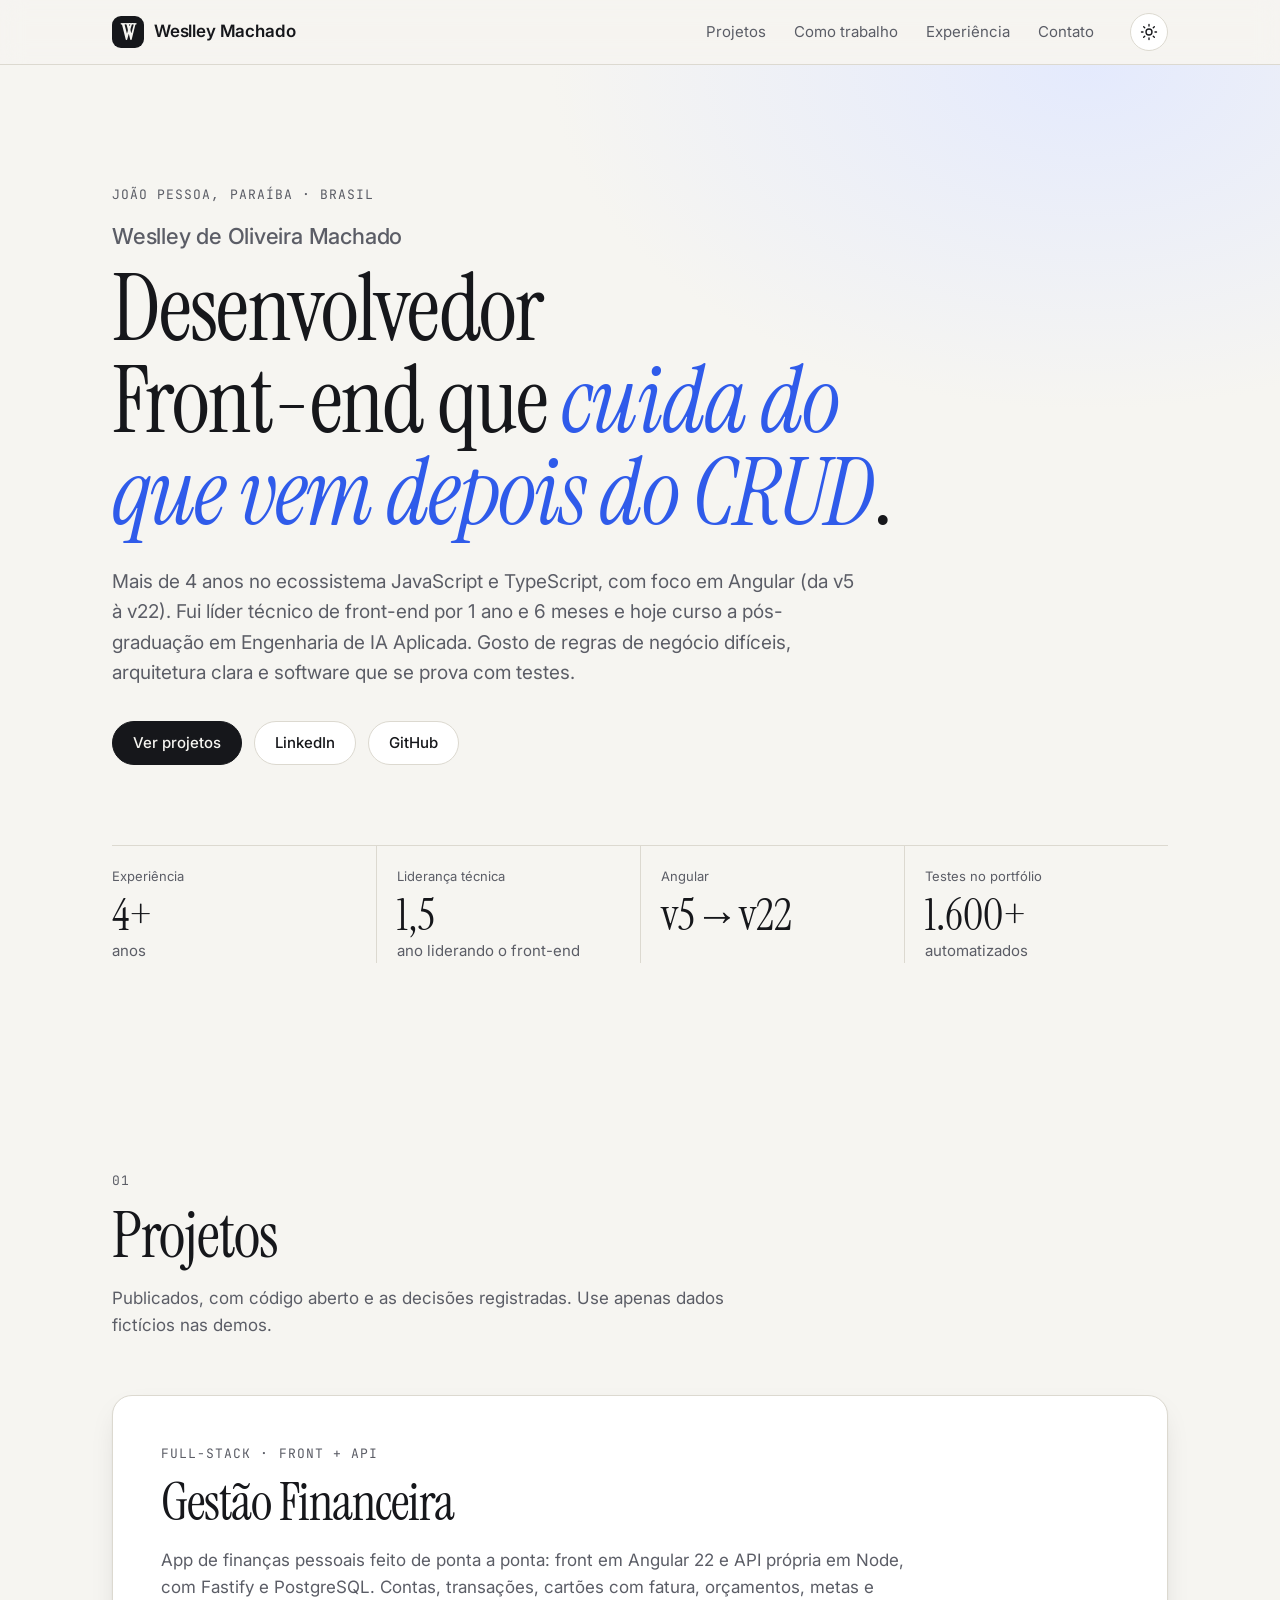
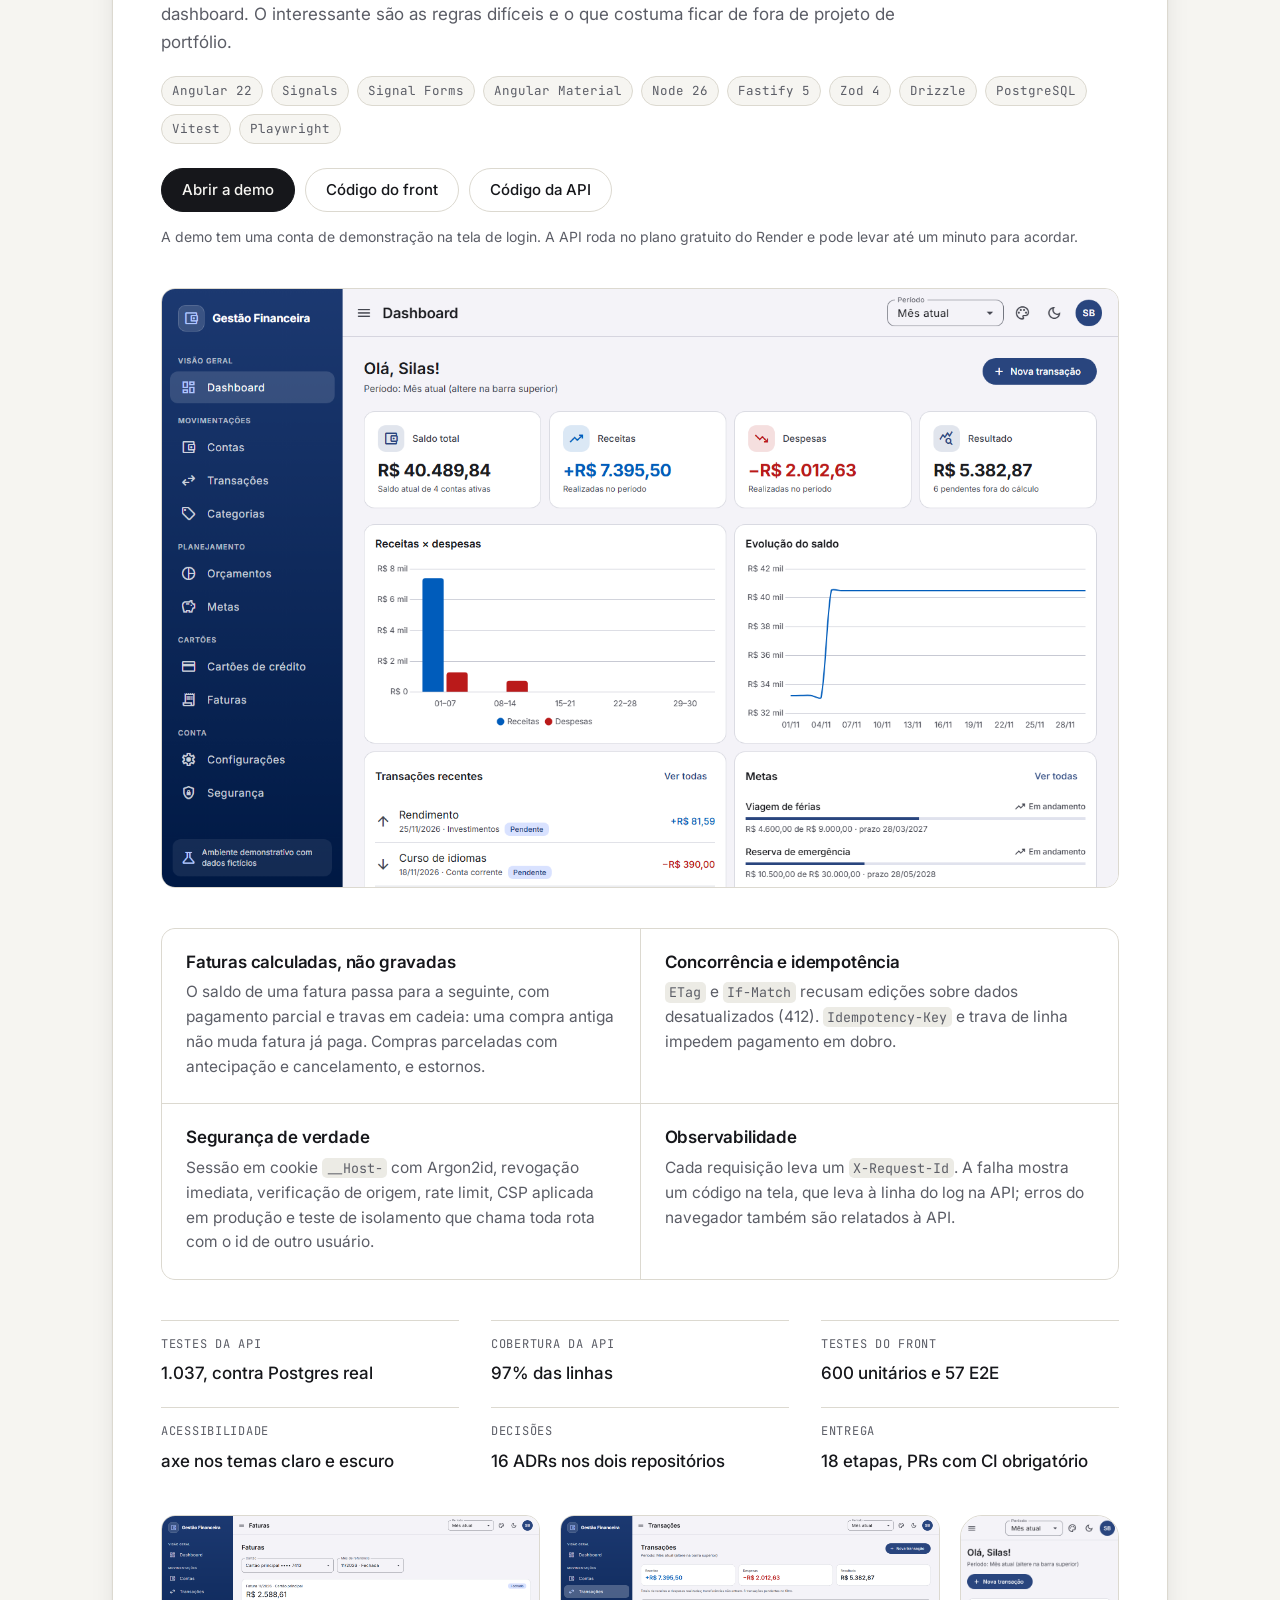
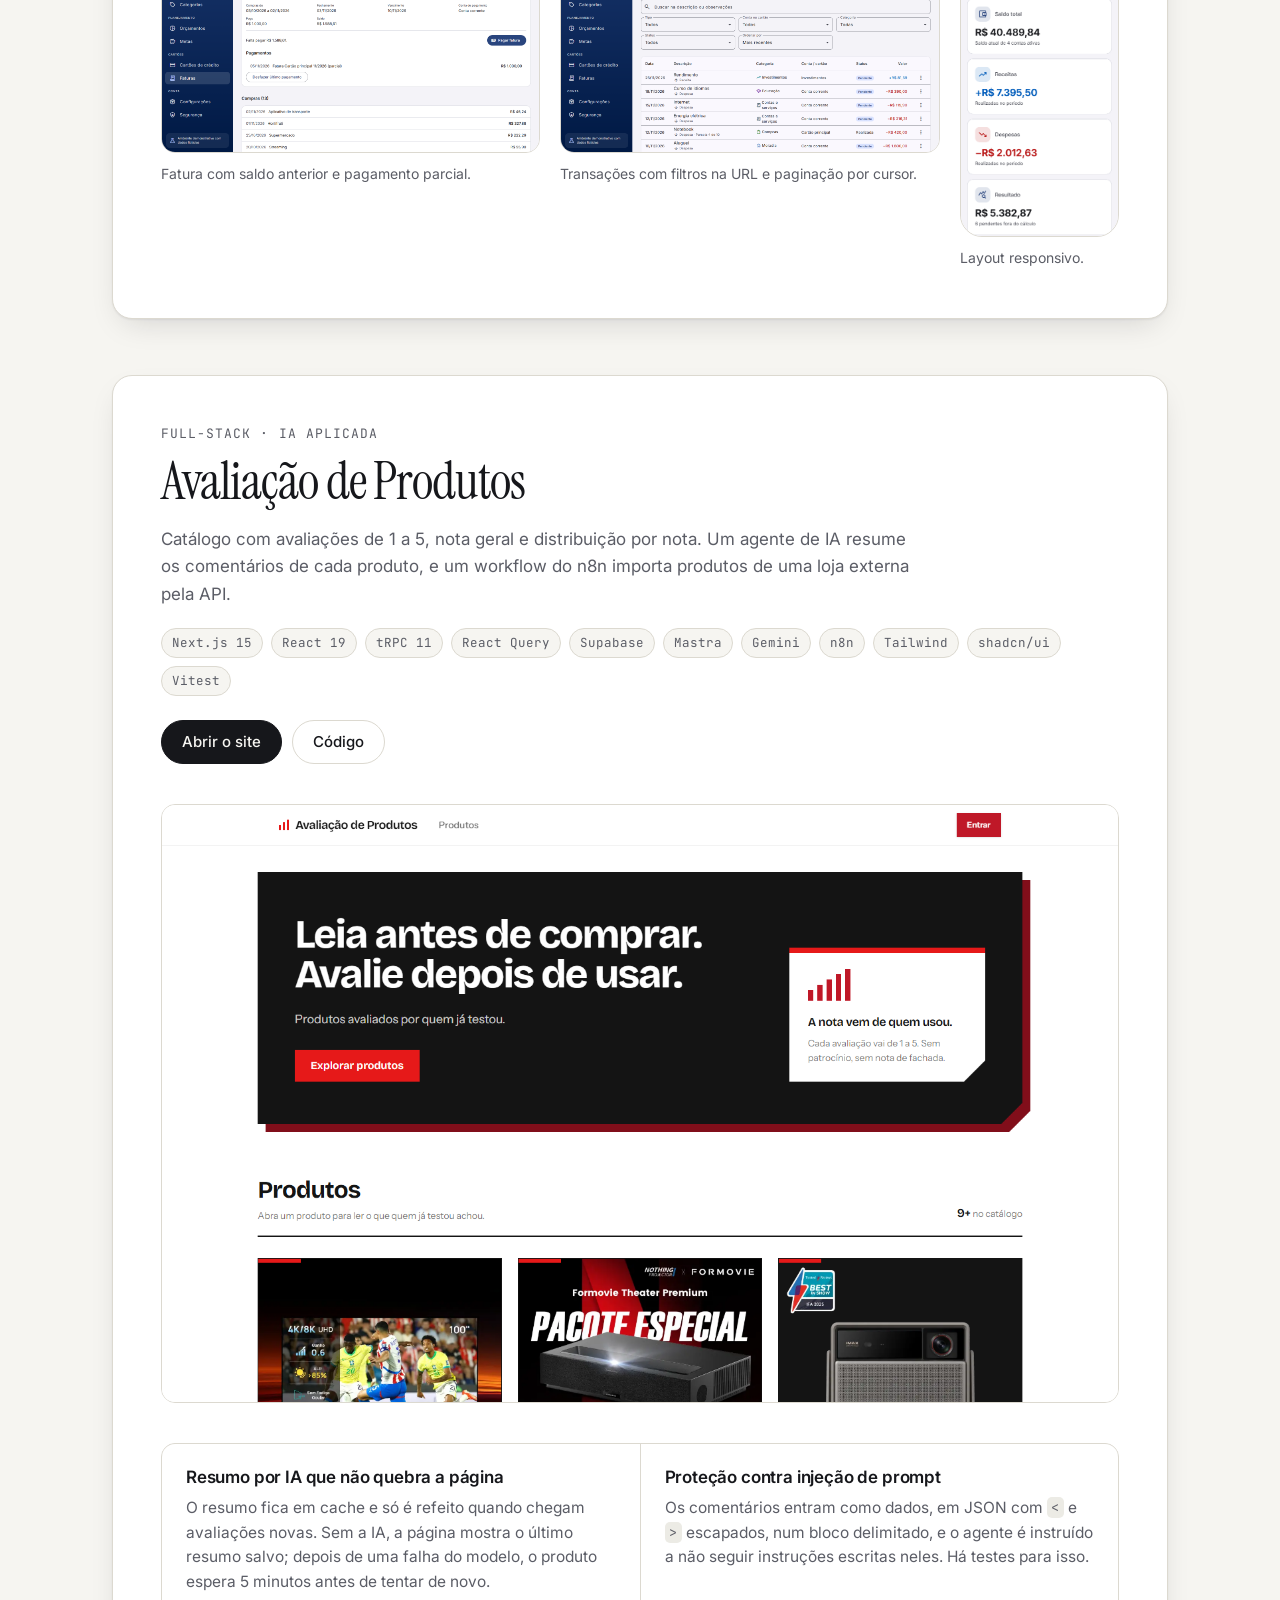
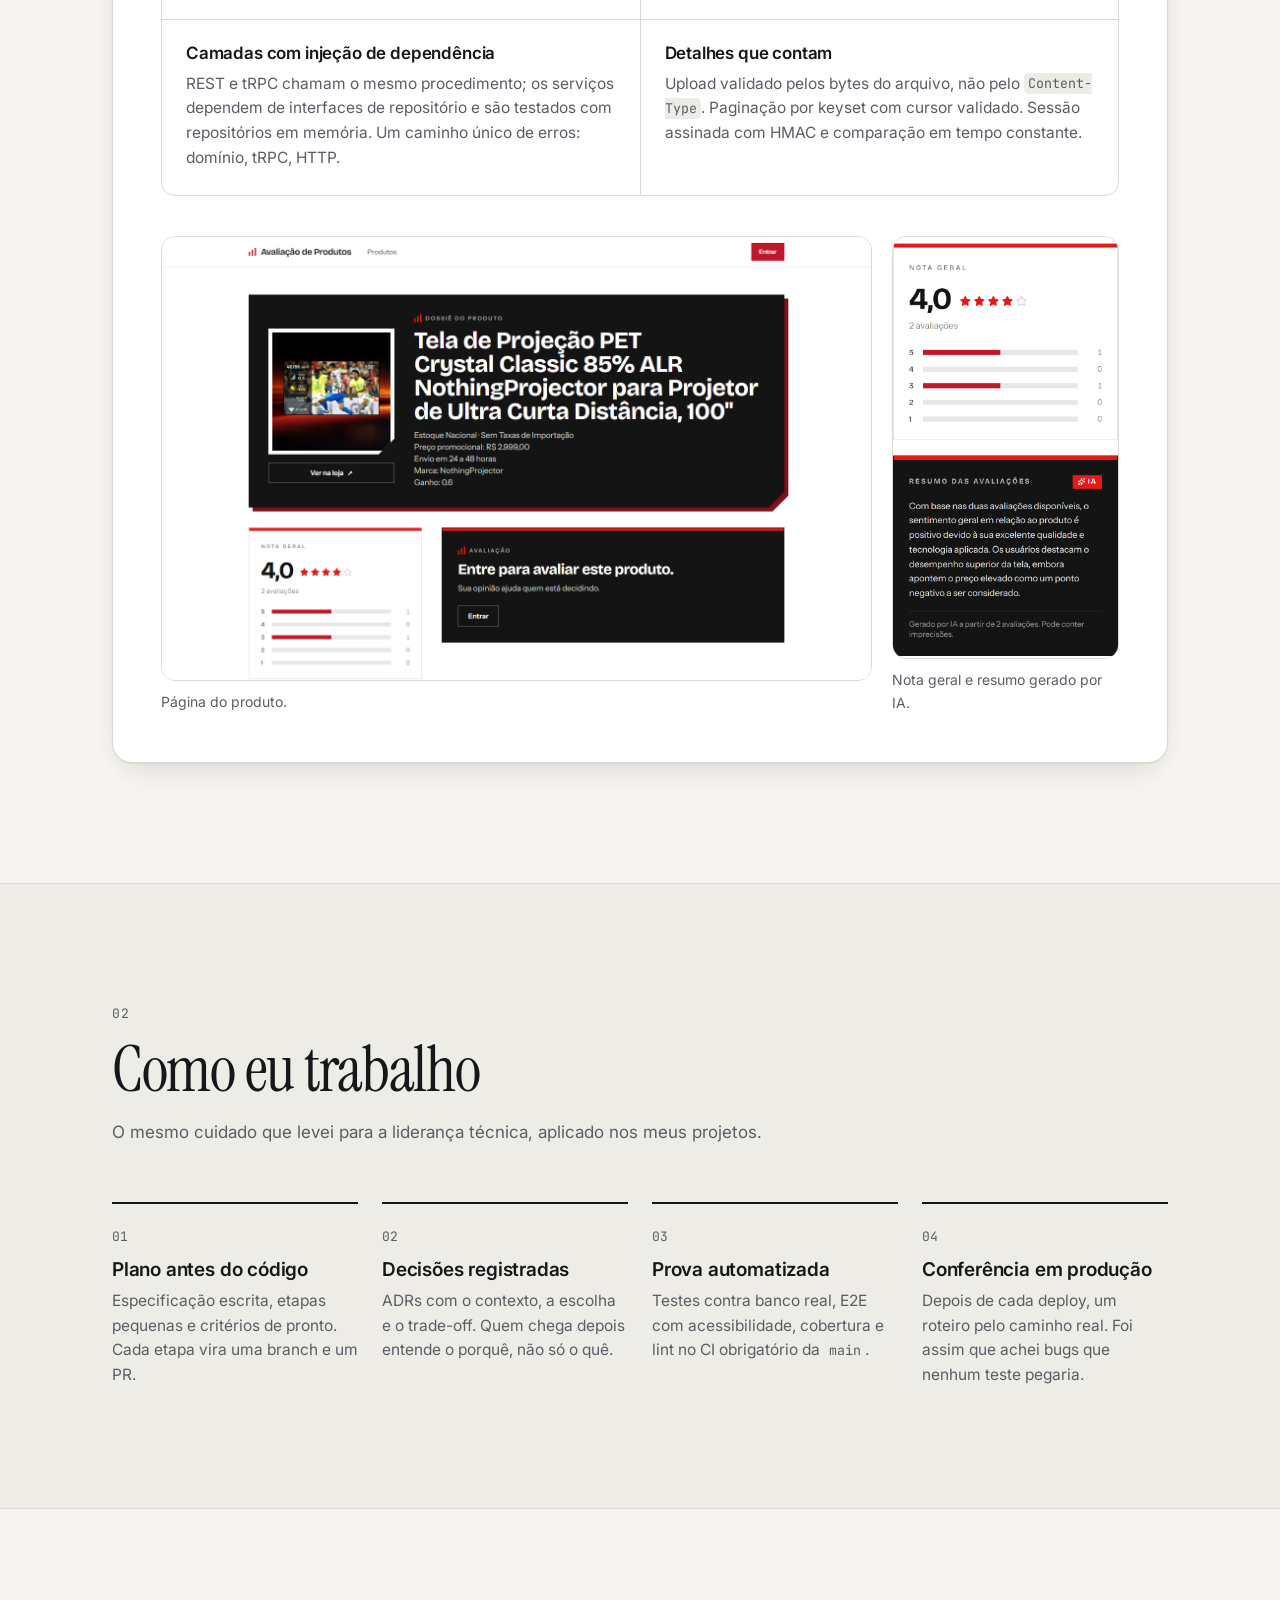
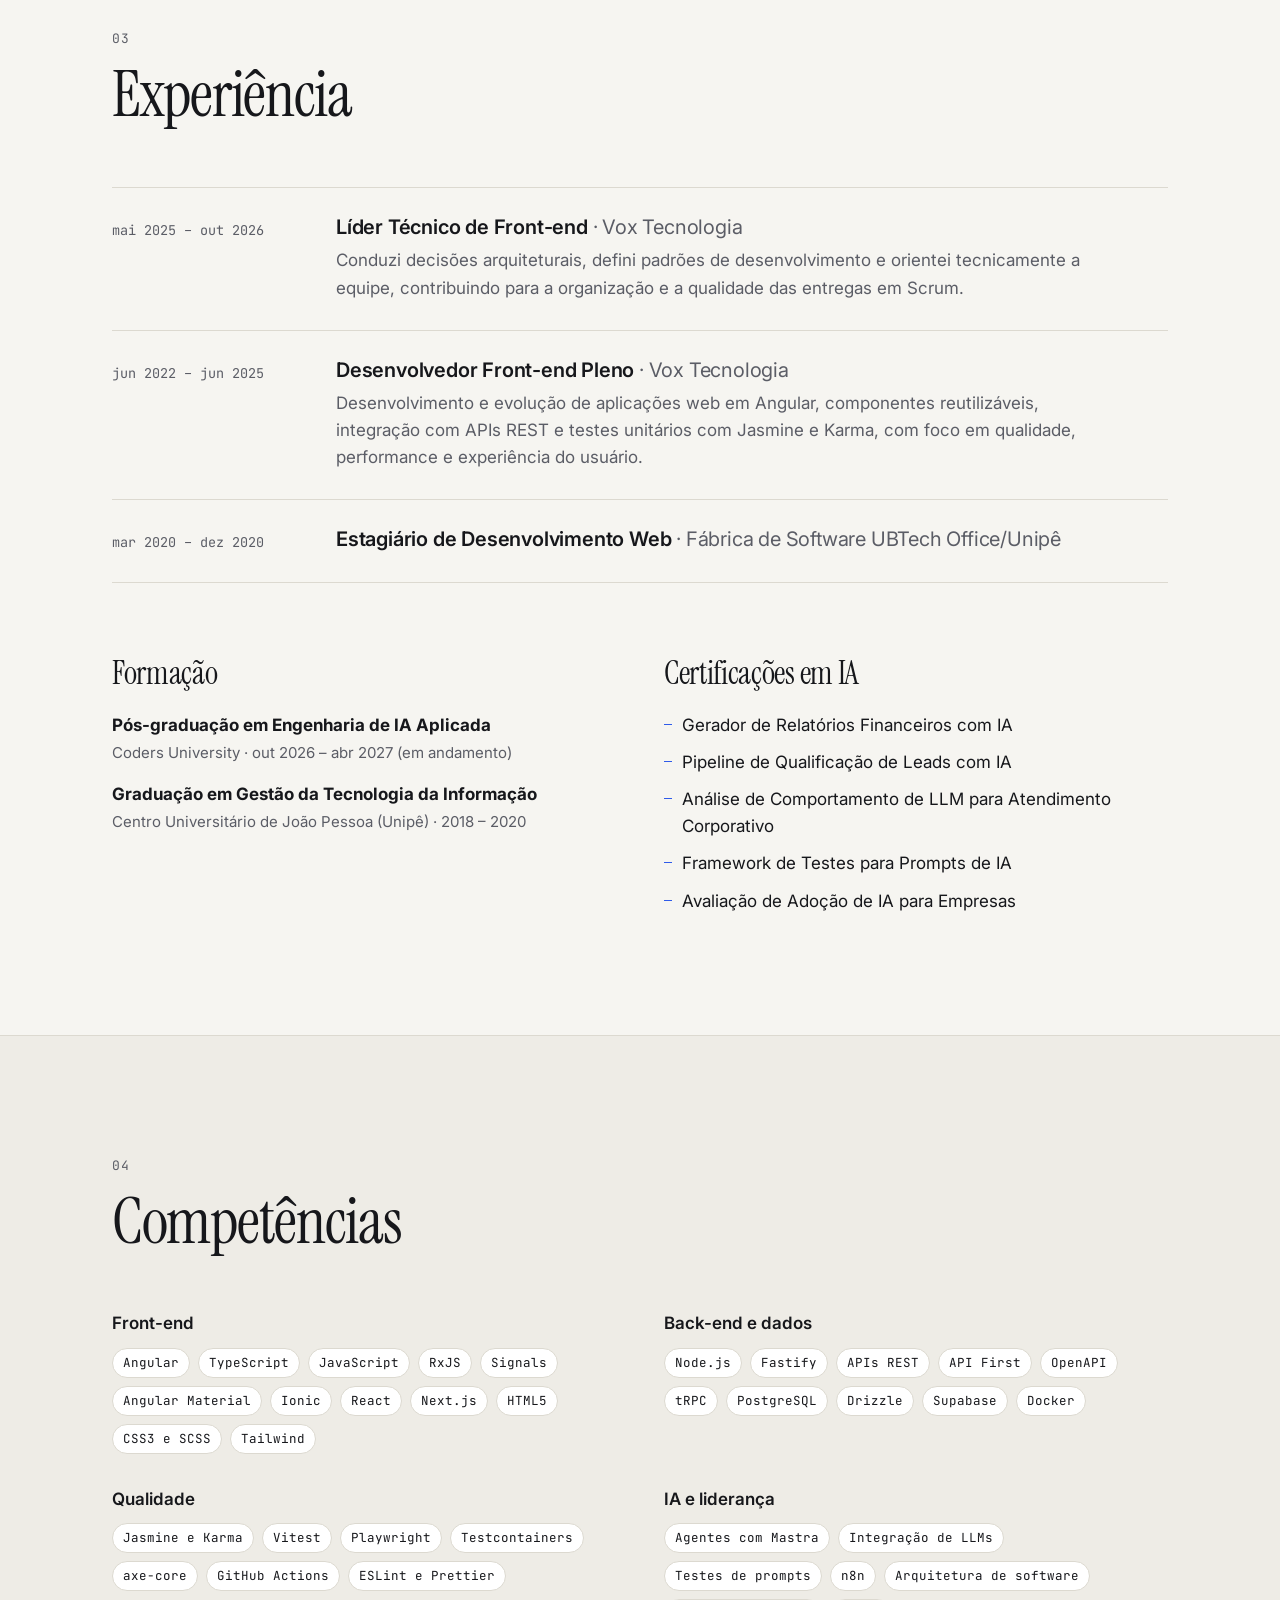
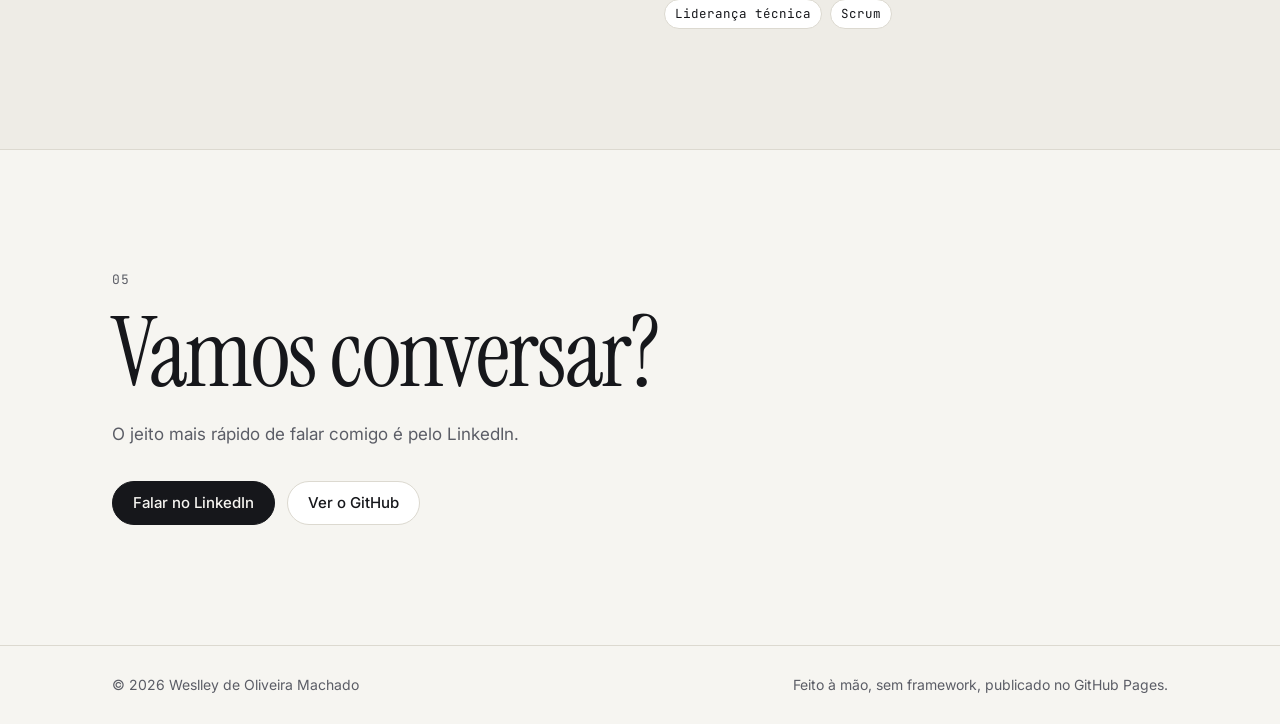
==== index.html @ 2d4e7df2 "feat: publica o portfólio Co-Authored-By: Claude Opus 5.5 <noreply@anthropic.com>" ====
<!doctype html>
<html lang="pt-BR">
  <head>
    <meta charset="utf-8" />
    <meta name="viewport" content="width=device-width, initial-scale=1" />
    <title>Weslley de Oliveira Machado · Desenvolvedor Front-end</title>
    <meta
      name="description"
      content="Desenvolvedor Front-end com mais de 4 anos de experiência em Angular, TypeScript e Node.js, ex-líder técnico de front-end e pós-graduando em Engenharia de IA Aplicada."
    />
    <meta name="author" content="Weslley de Oliveira Machado" />
    <meta name="color-scheme" content="light dark" />
    <meta name="theme-color" content="#f6f5f1" media="(prefers-color-scheme: light)" />
    <meta name="theme-color" content="#0e0f12" media="(prefers-color-scheme: dark)" />

    <meta property="og:type" content="website" />
    <meta property="og:locale" content="pt_BR" />
    <meta property="og:title" content="Weslley de Oliveira Machado · Desenvolvedor Front-end" />
    <meta
      property="og:description"
      content="Angular, TypeScript e Node.js. Projetos publicados, com testes, CI e decisões de arquitetura documentadas."
    />
    <meta property="og:url" content="https://weslley-de-oliveira.github.io/" />
    <meta property="og:image" content="https://weslley-de-oliveira.github.io/assets/img/gf-dashboard.png" />
    <meta name="twitter:card" content="summary_large_image" />

    <link rel="canonical" href="https://weslley-de-oliveira.github.io/" />
    <link rel="icon" href="assets/favicon.svg" type="image/svg+xml" />

    <link rel="preconnect" href="https://fonts.googleapis.com" />
    <link rel="preconnect" href="https://fonts.gstatic.com" crossorigin />
    <link
      rel="stylesheet"
      href="https://fonts.googleapis.com/css2?family=Instrument+Serif:ital@0;1&family=Inter:wght@400;500;600&family=JetBrains+Mono:wght@400;500&display=swap"
    />
    <link rel="stylesheet" href="assets/styles.css" />

    <script>
      try {
        const saved = localStorage.getItem('theme');
        if (saved === 'light' || saved === 'dark') document.documentElement.dataset.theme = saved;
      } catch {}
    </script>
    <script src="assets/main.js" defer></script>
  </head>
  <body>
    <a class="skip-link" href="#conteudo">Pular para o conteúdo</a>

    <header class="site-header">
      <div class="container header-inner">
        <a class="brand" href="#topo" aria-label="Weslley de Oliveira Machado, início">
          <span class="brand-mark" aria-hidden="true">W</span>
          <span class="brand-name">Weslley Machado</span>
        </a>
        <nav aria-label="Seções">
          <ul class="nav-list">
            <li><a href="#projetos">Projetos</a></li>
            <li><a href="#como-trabalho">Como trabalho</a></li>
            <li><a href="#experiencia">Experiência</a></li>
            <li><a href="#contato">Contato</a></li>
          </ul>
        </nav>
        <button class="theme-toggle" type="button" aria-label="Alternar tema claro e escuro">
          <svg class="icon-sun" viewBox="0 0 24 24" aria-hidden="true">
            <circle cx="12" cy="12" r="4" />
            <path d="M12 2v2M12 20v2M4.9 4.9l1.4 1.4M17.7 17.7l1.4 1.4M2 12h2M20 12h2M4.9 19.1l1.4-1.4M17.7 6.3l1.4-1.4" />
          </svg>
          <svg class="icon-moon" viewBox="0 0 24 24" aria-hidden="true">
            <path d="M20 14.5A8 8 0 0 1 9.5 4a8 8 0 1 0 10.5 10.5Z" />
          </svg>
        </button>
      </div>
    </header>

    <main id="conteudo">
      <section class="hero" id="topo">
        <div class="container">
          <p class="eyebrow">João Pessoa, Paraíba · Brasil</p>
          <h1 class="hero-title">
            Weslley de Oliveira Machado
            <span class="hero-role">Desenvolvedor <span class="nowrap">Front-end</span> que <em>cuida do que vem depois do CRUD</em>.</span>
          </h1>
          <p class="hero-lead">
            Mais de 4 anos no ecossistema JavaScript e TypeScript, com foco em Angular (da v5 à v22). Fui líder
            técnico de front-end por 1 ano e 6 meses e hoje curso a pós-graduação em Engenharia de IA Aplicada.
            Gosto de regras de negócio difíceis, arquitetura clara e software que se prova com testes.
          </p>
          <div class="hero-actions">
            <a class="button button-primary" href="#projetos">Ver projetos</a>
            <a class="button" href="https://www.linkedin.com/in/weslley-de-oliveira-machado-09676b175" rel="noopener">LinkedIn</a>
            <a class="button" href="https://github.com/weslley-de-oliveira" rel="noopener">GitHub</a>
          </div>

          <dl class="stats">
            <div class="stat">
              <dt>Experiência</dt>
              <dd><span class="stat-value">4+</span> anos</dd>
            </div>
            <div class="stat">
              <dt>Liderança técnica</dt>
              <dd><span class="stat-value">1,5</span> ano liderando o front-end</dd>
            </div>
            <div class="stat">
              <dt>Angular</dt>
              <dd><span class="stat-value">v5→v22</span></dd>
            </div>
            <div class="stat">
              <dt>Testes no portfólio</dt>
              <dd><span class="stat-value">1.600+</span> automatizados</dd>
            </div>
          </dl>
        </div>
      </section>

      <section class="section" id="projetos" aria-labelledby="projetos-titulo">
        <div class="container">
          <header class="section-header">
            <p class="section-index">01</p>
            <h2 id="projetos-titulo">Projetos</h2>
            <p class="section-lead">
              Publicados, com código aberto e as decisões registradas. Use apenas dados fictícios nas demos.
            </p>
          </header>

          <article class="project" aria-labelledby="gf-titulo">
            <div class="project-head">
              <p class="project-kind">Full-stack · Front + API</p>
              <h3 id="gf-titulo">Gestão Financeira</h3>
              <p class="project-summary">
                App de finanças pessoais feito de ponta a ponta: front em Angular 22 e API própria em Node, com Fastify e
                PostgreSQL. Contas, transações, cartões com fatura, orçamentos, metas e dashboard. O interessante são as
                regras difíceis e o que costuma ficar de fora de projeto de portfólio.
              </p>
              <ul class="tags" aria-label="Tecnologias">
                <li>Angular 22</li>
                <li>Signals</li>
                <li>Signal Forms</li>
                <li>Angular Material</li>
                <li>Node 26</li>
                <li>Fastify 5</li>
                <li>Zod 4</li>
                <li>Drizzle</li>
                <li>PostgreSQL</li>
                <li>Vitest</li>
                <li>Playwright</li>
              </ul>
              <div class="project-links">
                <a class="button button-primary" href="https://gestao-financeira-tau-five.vercel.app" rel="noopener">Abrir a demo</a>
                <a class="button" href="https://github.com/weslley-de-oliveira/gestao-financeira" rel="noopener">Código do front</a>
                <a class="button" href="https://github.com/weslley-de-oliveira/gestao-financeira-api" rel="noopener">Código da API</a>
              </div>
              <p class="note">
                A demo tem uma conta de demonstração na tela de login. A API roda no plano gratuito do Render e pode levar
                até um minuto para acordar.
              </p>
            </div>

            <figure class="shot shot-main">
              <img
                class="only-light"
                src="assets/img/gf-dashboard.png"
                width="1440"
                height="900"
                alt="Dashboard da Gestão Financeira com saldo, receitas, despesas, gráfico mensal e transações recentes"
              />
              <img
                class="only-dark"
                src="assets/img/gf-dashboard-escuro.png"
                width="1440"
                height="900"
                alt="Dashboard da Gestão Financeira no tema escuro"
              />
            </figure>

            <div class="highlights">
              <div class="highlight">
                <h4>Faturas calculadas, não gravadas</h4>
                <p>
                  O saldo de uma fatura passa para a seguinte, com pagamento parcial e travas em cadeia: uma compra antiga não
                  muda fatura já paga. Compras parceladas com antecipação e cancelamento, e estornos.
                </p>
              </div>
              <div class="highlight">
                <h4>Concorrência e idempotência</h4>
                <p>
                  <code>ETag</code> e <code>If-Match</code> recusam edições sobre dados desatualizados (412).
                  <code>Idempotency-Key</code> e trava de linha impedem pagamento em dobro.
                </p>
              </div>
              <div class="highlight">
                <h4>Segurança de verdade</h4>
                <p>
                  Sessão em cookie <code>__Host-</code> com Argon2id, revogação imediata, verificação de origem, rate limit,
                  CSP aplicada em produção e teste de isolamento que chama toda rota com o id de outro usuário.
                </p>
              </div>
              <div class="highlight">
                <h4>Observabilidade</h4>
                <p>
                  Cada requisição leva um <code>X-Request-Id</code>. A falha mostra um código na tela, que leva à linha do log
                  na API; erros do navegador também são relatados à API.
                </p>
              </div>
            </div>

            <dl class="metrics">
              <div><dt>Testes da API</dt><dd>1.037, contra Postgres real</dd></div>
              <div><dt>Cobertura da API</dt><dd>97% das linhas</dd></div>
              <div><dt>Testes do front</dt><dd>600 unitários e 57 E2E</dd></div>
              <div><dt>Acessibilidade</dt><dd>axe nos temas claro e escuro</dd></div>
              <div><dt>Decisões</dt><dd>16 ADRs nos dois repositórios</dd></div>
              <div><dt>Entrega</dt><dd>18 etapas, PRs com CI obrigatório</dd></div>
            </dl>

            <div class="gallery">
              <figure class="shot">
                <img
                  src="assets/img/gf-fatura.png"
                  width="1440"
                  height="900"
                  loading="lazy"
                  alt="Fatura de cartão com saldo anterior e pagamento parcial"
                />
                <figcaption>Fatura com saldo anterior e pagamento parcial.</figcaption>
              </figure>
              <figure class="shot">
                <img
                  src="assets/img/gf-transacoes.png"
                  width="1440"
                  height="900"
                  loading="lazy"
                  alt="Lista de transações com filtros, busca e paginação"
                />
                <figcaption>Transações com filtros na URL e paginação por cursor.</figcaption>
              </figure>
              <figure class="shot shot-phone">
                <img
                  src="assets/img/gf-celular.png"
                  width="824"
                  height="1678"
                  loading="lazy"
                  alt="Dashboard no celular"
                />
                <figcaption>Layout responsivo.</figcaption>
              </figure>
            </div>
          </article>

          <article class="project" aria-labelledby="ap-titulo">
            <div class="project-head">
              <p class="project-kind">Full-stack · IA aplicada</p>
              <h3 id="ap-titulo">Avaliação de Produtos</h3>
              <p class="project-summary">
                Catálogo com avaliações de 1 a 5, nota geral e distribuição por nota. Um agente de IA resume os comentários
                de cada produto, e um workflow do n8n importa produtos de uma loja externa pela API.
              </p>
              <ul class="tags" aria-label="Tecnologias">
                <li>Next.js 15</li>
                <li>React 19</li>
                <li>tRPC 11</li>
                <li>React Query</li>
                <li>Supabase</li>
                <li>Mastra</li>
                <li>Gemini</li>
                <li>n8n</li>
                <li>Tailwind</li>
                <li>shadcn/ui</li>
                <li>Vitest</li>
              </ul>
              <div class="project-links">
                <a class="button button-primary" href="https://avaliacao-produtos-iota.vercel.app" rel="noopener">Abrir o site</a>
                <a class="button" href="https://github.com/weslley-de-oliveira/avaliacao-produtos" rel="noopener">Código</a>
              </div>
            </div>

            <figure class="shot shot-main">
              <img
                src="assets/img/ap-catalogo.png"
                width="1440"
                height="900"
                loading="lazy"
                alt="Página inicial da Avaliação de Produtos com destaque e catálogo"
              />
            </figure>

            <div class="highlights">
              <div class="highlight">
                <h4>Resumo por IA que não quebra a página</h4>
                <p>
                  O resumo fica em cache e só é refeito quando chegam avaliações novas. Sem a IA, a página mostra o último
                  resumo salvo; depois de uma falha do modelo, o produto espera 5 minutos antes de tentar de novo.
                </p>
              </div>
              <div class="highlight">
                <h4>Proteção contra injeção de prompt</h4>
                <p>
                  Os comentários entram como dados, em JSON com <code>&lt;</code> e <code>&gt;</code> escapados, num bloco
                  delimitado, e o agente é instruído a não seguir instruções escritas neles. Há testes para isso.
                </p>
              </div>
              <div class="highlight">
                <h4>Camadas com injeção de dependência</h4>
                <p>
                  REST e tRPC chamam o mesmo procedimento; os serviços dependem de interfaces de repositório e são testados
                  com repositórios em memória. Um caminho único de erros: domínio, tRPC, HTTP.
                </p>
              </div>
              <div class="highlight">
                <h4>Detalhes que contam</h4>
                <p>
                  Upload validado pelos bytes do arquivo, não pelo <code>Content-Type</code>. Paginação por keyset com cursor
                  validado. Sessão assinada com HMAC e comparação em tempo constante.
                </p>
              </div>
            </div>

            <div class="gallery gallery-pair">
              <figure class="shot">
                <img
                  src="assets/img/ap-produto.png"
                  width="1440"
                  height="900"
                  loading="lazy"
                  alt="Página de um produto com imagem, descrição, nota geral e chamada para avaliar"
                />
                <figcaption>Página do produto.</figcaption>
              </figure>
              <figure class="shot">
                <img
                  src="assets/img/ap-resumo-ia.png"
                  width="704"
                  height="1317"
                  loading="lazy"
                  alt="Nota geral 4,0 com a distribuição das notas e o resumo das avaliações gerado por IA"
                />
                <figcaption>Nota geral e resumo gerado por IA.</figcaption>
              </figure>
            </div>
          </article>
        </div>
      </section>

      <section class="section section-alt" id="como-trabalho" aria-labelledby="como-trabalho-titulo">
        <div class="container">
          <header class="section-header">
            <p class="section-index">02</p>
            <h2 id="como-trabalho-titulo">Como eu trabalho</h2>
            <p class="section-lead">O mesmo cuidado que levei para a liderança técnica, aplicado nos meus projetos.</p>
          </header>
          <ol class="principles">
            <li>
              <h3>Plano antes do código</h3>
              <p>Especificação escrita, etapas pequenas e critérios de pronto. Cada etapa vira uma branch e um PR.</p>
            </li>
            <li>
              <h3>Decisões registradas</h3>
              <p>ADRs com o contexto, a escolha e o trade-off. Quem chega depois entende o porquê, não só o quê.</p>
            </li>
            <li>
              <h3>Prova automatizada</h3>
              <p>Testes contra banco real, E2E com acessibilidade, cobertura e lint no CI obrigatório da <code>main</code>.</p>
            </li>
            <li>
              <h3>Conferência em produção</h3>
              <p>Depois de cada deploy, um roteiro pelo caminho real. Foi assim que achei bugs que nenhum teste pegaria.</p>
            </li>
          </ol>
        </div>
      </section>

      <section class="section" id="experiencia" aria-labelledby="experiencia-titulo">
        <div class="container">
          <header class="section-header">
            <p class="section-index">03</p>
            <h2 id="experiencia-titulo">Experiência</h2>
          </header>

          <ol class="timeline">
            <li class="timeline-item">
              <div class="timeline-when">mai 2025 – out 2026</div>
              <div class="timeline-body">
                <h3>Líder Técnico de Front-end <span class="at">· Vox Tecnologia</span></h3>
                <p>
                  Conduzi decisões arquiteturais, defini padrões de desenvolvimento e orientei tecnicamente a equipe,
                  contribuindo para a organização e a qualidade das entregas em Scrum.
                </p>
              </div>
            </li>
            <li class="timeline-item">
              <div class="timeline-when">jun 2022 – jun 2025</div>
              <div class="timeline-body">
                <h3>Desenvolvedor Front-end Pleno <span class="at">· Vox Tecnologia</span></h3>
                <p>
                  Desenvolvimento e evolução de aplicações web em Angular, componentes reutilizáveis, integração com APIs
                  REST e testes unitários com Jasmine e Karma, com foco em qualidade, performance e experiência do usuário.
                </p>
              </div>
            </li>
            <li class="timeline-item">
              <div class="timeline-when">mar 2020 – dez 2020</div>
              <div class="timeline-body">
                <h3>Estagiário de Desenvolvimento Web <span class="at">· Fábrica de Software UBTech Office/Unipê</span></h3>
              </div>
            </li>
          </ol>

          <div class="split">
            <div>
              <h3 class="subhead">Formação</h3>
              <ul class="plain-list">
                <li>
                  <strong>Pós-graduação em Engenharia de IA Aplicada</strong>
                  <span>Coders University · out 2026 – abr 2027 (em andamento)</span>
                </li>
                <li>
                  <strong>Graduação em Gestão da Tecnologia da Informação</strong>
                  <span>Centro Universitário de João Pessoa (Unipê) · 2018 – 2020</span>
                </li>
              </ul>
            </div>
            <div>
              <h3 class="subhead">Certificações em IA</h3>
              <ul class="plain-list compact">
                <li>Gerador de Relatórios Financeiros com IA</li>
                <li>Pipeline de Qualificação de Leads com IA</li>
                <li>Análise de Comportamento de LLM para Atendimento Corporativo</li>
                <li>Framework de Testes para Prompts de IA</li>
                <li>Avaliação de Adoção de IA para Empresas</li>
              </ul>
            </div>
          </div>
        </div>
      </section>

      <section class="section section-alt" id="competencias" aria-labelledby="competencias-titulo">
        <div class="container">
          <header class="section-header">
            <p class="section-index">04</p>
            <h2 id="competencias-titulo">Competências</h2>
          </header>
          <div class="skills">
            <div class="skill-group">
              <h3>Front-end</h3>
              <ul class="tags">
                <li>Angular</li>
                <li>TypeScript</li>
                <li>JavaScript</li>
                <li>RxJS</li>
                <li>Signals</li>
                <li>Angular Material</li>
                <li>Ionic</li>
                <li>React</li>
                <li>Next.js</li>
                <li>HTML5</li>
                <li>CSS3 e SCSS</li>
                <li>Tailwind</li>
              </ul>
            </div>
            <div class="skill-group">
              <h3>Back-end e dados</h3>
              <ul class="tags">
                <li>Node.js</li>
                <li>Fastify</li>
                <li>APIs REST</li>
                <li>API First</li>
                <li>OpenAPI</li>
                <li>tRPC</li>
                <li>PostgreSQL</li>
                <li>Drizzle</li>
                <li>Supabase</li>
                <li>Docker</li>
              </ul>
            </div>
            <div class="skill-group">
              <h3>Qualidade</h3>
              <ul class="tags">
                <li>Jasmine e Karma</li>
                <li>Vitest</li>
                <li>Playwright</li>
                <li>Testcontainers</li>
                <li>axe-core</li>
                <li>GitHub Actions</li>
                <li>ESLint e Prettier</li>
              </ul>
            </div>
            <div class="skill-group">
              <h3>IA e liderança</h3>
              <ul class="tags">
                <li>Agentes com Mastra</li>
                <li>Integração de LLMs</li>
                <li>Testes de prompts</li>
                <li>n8n</li>
                <li>Arquitetura de software</li>
                <li>Liderança técnica</li>
                <li>Scrum</li>
              </ul>
            </div>
          </div>
        </div>
      </section>

      <section class="section contact" id="contato" aria-labelledby="contato-titulo">
        <div class="container">
          <p class="section-index">05</p>
          <h2 id="contato-titulo" class="contact-title">Vamos conversar?</h2>
          <p class="section-lead">O jeito mais rápido de falar comigo é pelo LinkedIn.</p>
          <div class="hero-actions">
            <a class="button button-primary" href="https://www.linkedin.com/in/weslley-de-oliveira-machado-09676b175" rel="noopener">Falar no LinkedIn</a>
            <a class="button" href="https://github.com/weslley-de-oliveira" rel="noopener">Ver o GitHub</a>
          </div>
        </div>
      </section>
    </main>

    <footer class="site-footer">
      <div class="container footer-inner">
        <p>© <span data-year>2026</span> Weslley de Oliveira Machado</p>
        <p>Feito à mão, sem framework, publicado no GitHub Pages.</p>
      </div>
    </footer>
  </body>
</html>
---- assets/styles.css ----
:root {
  --bg: #f6f5f1;
  --bg-alt: #eeece6;
  --surface: #ffffff;
  --text: #16171b;
  --muted: #5b5d66;
  --line: #dcd9d0;
  --accent: #2f5bea;
  --accent-ink: #ffffff;
  --accent-soft: #e4eafd;
  --code-bg: #ecebe5;
  --shadow: 0 1px 2px rgb(20 20 30 / 6%), 0 12px 32px -12px rgb(20 20 30 / 18%);

  --font-sans: 'Inter', system-ui, -apple-system, 'Segoe UI', Roboto, sans-serif;
  --font-serif: 'Instrument Serif', Georgia, 'Times New Roman', serif;
  --font-mono: 'JetBrains Mono', ui-monospace, 'Cascadia Code', Consolas, monospace;

  --radius: 14px;
  --container: 1120px;
  --gutter: clamp(16px, 4vw, 32px);
}

@media (prefers-color-scheme: dark) {
  :root:not([data-theme='light']) {
    --bg: #0e0f12;
    --bg-alt: #14161a;
    --surface: #181a1f;
    --text: #ecebe6;
    --muted: #a3a5ad;
    --line: #2a2d34;
    --accent: #8ea8ff;
    --accent-ink: #0e0f12;
    --accent-soft: #1d2440;
    --code-bg: #22252c;
    --shadow: 0 1px 2px rgb(0 0 0 / 40%), 0 16px 40px -16px rgb(0 0 0 / 60%);
  }
}

:root[data-theme='dark'] {
  --bg: #0e0f12;
  --bg-alt: #14161a;
  --surface: #181a1f;
  --text: #ecebe6;
  --muted: #a3a5ad;
  --line: #2a2d34;
  --accent: #8ea8ff;
  --accent-ink: #0e0f12;
  --accent-soft: #1d2440;
  --code-bg: #22252c;
  --shadow: 0 1px 2px rgb(0 0 0 / 40%), 0 16px 40px -16px rgb(0 0 0 / 60%);
}

*,
*::before,
*::after {
  box-sizing: border-box;
}

html {
  scroll-behavior: smooth;
  scroll-padding-top: 80px;
  -webkit-text-size-adjust: 100%;
}

body {
  margin: 0;
  background: var(--bg);
  color: var(--text);
  font-family: var(--font-sans);
  font-size: 17px;
  line-height: 1.6;
  -webkit-font-smoothing: antialiased;
  overflow-x: hidden;
}

img {
  display: block;
  max-width: 100%;
  height: auto;
}

a {
  color: inherit;
}

code {
  font-family: var(--font-mono);
  font-size: 0.86em;
  background: var(--code-bg);
  padding: 0.1em 0.35em;
  border-radius: 5px;
}

h1,
h2,
h3,
h4 {
  margin: 0;
  line-height: 1.15;
}

p {
  margin: 0;
}

:focus-visible {
  outline: 2px solid var(--accent);
  outline-offset: 3px;
  border-radius: 6px;
}

.container {
  width: 100%;
  max-width: var(--container);
  margin: 0 auto;
  padding: 0 var(--gutter);
}

.skip-link {
  position: absolute;
  left: 16px;
  top: -60px;
  z-index: 100;
  background: var(--accent);
  color: var(--accent-ink);
  padding: 10px 16px;
  border-radius: 8px;
  text-decoration: none;
  font-weight: 600;
}

.skip-link:focus {
  top: 12px;
}

/* Cabeçalho */

.site-header {
  position: sticky;
  top: 0;
  z-index: 50;
  background: color-mix(in srgb, var(--bg) 82%, transparent);
  backdrop-filter: saturate(140%) blur(12px);
  -webkit-backdrop-filter: saturate(140%) blur(12px);
  border-bottom: 1px solid var(--line);
}

.header-inner {
  display: flex;
  align-items: center;
  gap: 24px;
  height: 64px;
}

.brand {
  display: inline-flex;
  align-items: center;
  gap: 10px;
  text-decoration: none;
  font-weight: 600;
  letter-spacing: -0.01em;
}

.brand-mark {
  display: grid;
  place-items: center;
  width: 32px;
  height: 32px;
  border-radius: 9px;
  background: var(--text);
  color: var(--bg);
  font-family: var(--font-serif);
  font-size: 22px;
  line-height: 1;
}

nav {
  margin-left: auto;
}

.nav-list {
  display: flex;
  gap: 4px;
  margin: 0;
  padding: 0;
  list-style: none;
}

.nav-list a {
  display: block;
  padding: 6px 12px;
  border-radius: 999px;
  color: var(--muted);
  text-decoration: none;
  font-size: 15px;
  transition: color 0.2s, background-color 0.2s;
}

.nav-list a:hover {
  color: var(--text);
  background: var(--bg-alt);
}

.theme-toggle {
  display: grid;
  place-items: center;
  width: 38px;
  height: 38px;
  border: 1px solid var(--line);
  border-radius: 999px;
  background: var(--surface);
  color: var(--text);
  cursor: pointer;
}

.theme-toggle svg {
  width: 18px;
  height: 18px;
  fill: none;
  stroke: currentColor;
  stroke-width: 1.8;
  stroke-linecap: round;
}

.icon-moon {
  display: none;
}

:root[data-theme='dark'] .icon-sun {
  display: none;
}

:root[data-theme='dark'] .icon-moon {
  display: block;
}

@media (prefers-color-scheme: dark) {
  :root:not([data-theme='light']) .icon-sun {
    display: none;
  }

  :root:not([data-theme='light']) .icon-moon {
    display: block;
  }
}

/* Hero */

.hero {
  padding: clamp(56px, 10vw, 120px) 0 clamp(48px, 7vw, 88px);
  background:
    radial-gradient(60% 50% at 85% 0%, var(--accent-soft), transparent 70%),
    var(--bg);
}

.eyebrow,
.section-index,
.project-kind {
  font-family: var(--font-mono);
  font-size: 13px;
  letter-spacing: 0.08em;
  text-transform: uppercase;
  color: var(--muted);
}

.hero-title {
  margin-top: 18px;
  font-family: var(--font-sans);
  font-size: clamp(18px, 2.2vw, 22px);
  font-weight: 500;
  letter-spacing: -0.01em;
  color: var(--muted);
}

.hero-role {
  display: block;
  margin-top: 14px;
  max-width: none;
  text-wrap: balance;
  font-family: var(--font-serif);
  font-weight: 400;
  font-size: clamp(44px, 8vw, 92px);
  line-height: 1;
  letter-spacing: -0.02em;
  color: var(--text);
}

.hero-role em {
  font-style: italic;
  color: var(--accent);
}

.hero-lead {
  margin-top: 28px;
  max-width: 62ch;
  font-size: clamp(17px, 1.6vw, 19px);
  color: var(--muted);
}

.hero-actions {
  display: flex;
  flex-wrap: wrap;
  gap: 12px;
  margin-top: 32px;
}

.button {
  display: inline-flex;
  align-items: center;
  justify-content: center;
  min-height: 44px;
  padding: 0 20px;
  border: 1px solid var(--line);
  border-radius: 999px;
  background: var(--surface);
  color: var(--text);
  font-size: 15px;
  font-weight: 500;
  text-decoration: none;
  transition: transform 0.15s, border-color 0.2s, background-color 0.2s;
}

.button:hover {
  border-color: var(--text);
  transform: translateY(-1px);
}

.button-primary {
  background: var(--text);
  border-color: var(--text);
  color: var(--bg);
}

.button-primary:hover {
  background: var(--accent);
  border-color: var(--accent);
  color: var(--accent-ink);
}

.stats {
  display: grid;
  grid-template-columns: repeat(4, 1fr);
  margin: clamp(48px, 7vw, 80px) 0 0;
  border-top: 1px solid var(--line);
}

.stat {
  padding: 20px 20px 0 0;
}

.stat + .stat {
  padding-left: 20px;
  border-left: 1px solid var(--line);
}

.stat dt {
  font-size: 13px;
  color: var(--muted);
}

.stat dd {
  margin: 6px 0 0;
  color: var(--muted);
  font-size: 15px;
}

.stat-value {
  display: block;
  font-family: var(--font-serif);
  font-size: clamp(34px, 4vw, 44px);
  line-height: 1.05;
  color: var(--text);
}

/* Seções */

.section {
  padding: clamp(64px, 10vw, 120px) 0;
}

.section-alt {
  background: var(--bg-alt);
  border-block: 1px solid var(--line);
}

.section-header {
  margin-bottom: clamp(36px, 5vw, 56px);
}

.section-header h2,
.contact-title {
  margin-top: 8px;
  font-family: var(--font-serif);
  font-weight: 400;
  font-size: clamp(40px, 6vw, 64px);
  letter-spacing: -0.02em;
}

.section-lead {
  margin-top: 12px;
  max-width: 60ch;
  color: var(--muted);
}

/* Projetos */

.project {
  display: grid;
  gap: clamp(28px, 4vw, 40px);
  padding: clamp(24px, 4vw, 48px);
  border: 1px solid var(--line);
  border-radius: calc(var(--radius) + 6px);
  background: var(--surface);
  box-shadow: var(--shadow);
}

.project + .project {
  margin-top: clamp(32px, 5vw, 56px);
}

.project-head h3 {
  margin-top: 8px;
  font-family: var(--font-serif);
  font-weight: 400;
  font-size: clamp(36px, 5vw, 52px);
  letter-spacing: -0.02em;
}

.project-summary {
  margin-top: 14px;
  max-width: 68ch;
  color: var(--muted);
}

.tags {
  display: flex;
  flex-wrap: wrap;
  gap: 8px;
  margin: 20px 0 0;
  padding: 0;
  list-style: none;
}

.tags li {
  padding: 4px 10px;
  border: 1px solid var(--line);
  border-radius: 999px;
  font-family: var(--font-mono);
  font-size: 12.5px;
  color: var(--muted);
  background: var(--bg);
}

.project-links {
  display: flex;
  flex-wrap: wrap;
  gap: 10px;
  margin-top: 24px;
}

.note {
  margin-top: 14px;
  font-size: 14px;
  color: var(--muted);
}

.shot {
  margin: 0;
}

.shot img {
  width: 100%;
  border: 1px solid var(--line);
  border-radius: var(--radius);
  background: var(--bg-alt);
}

.shot figcaption {
  margin-top: 10px;
  font-size: 14px;
  color: var(--muted);
}

.only-dark {
  display: none;
}

:root[data-theme='dark'] .only-light {
  display: none;
}

:root[data-theme='dark'] .only-dark {
  display: block;
}

@media (prefers-color-scheme: dark) {
  :root:not([data-theme='light']) .only-light {
    display: none;
  }

  :root:not([data-theme='light']) .only-dark {
    display: block;
  }
}

.highlights {
  display: grid;
  grid-template-columns: repeat(2, 1fr);
  gap: 1px;
  border: 1px solid var(--line);
  border-radius: var(--radius);
  background: var(--line);
  overflow: hidden;
}

.highlight {
  padding: 24px;
  background: var(--surface);
}

.highlight h4 {
  font-size: 17px;
  font-weight: 600;
  letter-spacing: -0.01em;
}

.highlight p {
  margin-top: 8px;
  font-size: 15.5px;
  color: var(--muted);
}

.metrics {
  display: grid;
  grid-template-columns: repeat(3, 1fr);
  gap: 20px 32px;
  margin: 0;
}

.metrics div {
  padding-top: 14px;
  border-top: 1px solid var(--line);
}

.metrics dt {
  font-family: var(--font-mono);
  font-size: 12px;
  letter-spacing: 0.06em;
  text-transform: uppercase;
  color: var(--muted);
}

.metrics dd {
  margin: 6px 0 0;
  font-weight: 500;
}

.gallery {
  display: grid;
  grid-template-columns: 1fr 1fr 0.42fr;
  gap: 20px;
  align-items: start;
}

.gallery-pair {
  grid-template-columns: 1fr 0.32fr;
}

.nowrap {
  white-space: nowrap;
}

.shot-phone img {
  border-radius: 22px;
}

/* Como trabalho */

.principles {
  display: grid;
  grid-template-columns: repeat(4, 1fr);
  gap: 24px;
  margin: 0;
  padding: 0;
  list-style: none;
  counter-reset: principle;
}

.principles li {
  counter-increment: principle;
  padding-top: 18px;
  border-top: 2px solid var(--text);
}

.principles li::before {
  content: counter(principle, decimal-leading-zero);
  font-family: var(--font-mono);
  font-size: 13px;
  color: var(--muted);
}

.principles h3 {
  margin-top: 10px;
  font-size: 19px;
  font-weight: 600;
  letter-spacing: -0.01em;
}

.principles p {
  margin-top: 8px;
  font-size: 15.5px;
  color: var(--muted);
}

/* Experiência */

.timeline {
  margin: 0;
  padding: 0;
  list-style: none;
}

.timeline-item {
  display: grid;
  grid-template-columns: 200px 1fr;
  gap: 24px;
  padding: 28px 0;
  border-top: 1px solid var(--line);
}

.timeline-item:last-child {
  border-bottom: 1px solid var(--line);
}

.timeline-when {
  font-family: var(--font-mono);
  font-size: 13.5px;
  color: var(--muted);
  padding-top: 4px;
}

.timeline-body h3 {
  font-size: 20px;
  font-weight: 600;
  letter-spacing: -0.01em;
}

.timeline-body .at {
  font-weight: 400;
  color: var(--muted);
}

.timeline-body p {
  margin-top: 8px;
  max-width: 68ch;
  color: var(--muted);
}

.split {
  display: grid;
  grid-template-columns: 1fr 1fr;
  gap: 48px;
  margin-top: clamp(48px, 6vw, 72px);
}

.subhead {
  font-family: var(--font-serif);
  font-weight: 400;
  font-size: 32px;
  letter-spacing: -0.01em;
}

.plain-list {
  display: grid;
  gap: 16px;
  margin: 20px 0 0;
  padding: 0;
  list-style: none;
}

.plain-list li {
  display: grid;
  gap: 2px;
}

.plain-list span {
  font-size: 15px;
  color: var(--muted);
}

.plain-list.compact {
  gap: 10px;
}

.plain-list.compact li {
  padding-left: 18px;
  position: relative;
}

.plain-list.compact li::before {
  content: '';
  position: absolute;
  left: 0;
  top: 0.7em;
  width: 8px;
  height: 1px;
  background: var(--accent);
}

/* Competências */

.skills {
  display: grid;
  grid-template-columns: repeat(2, 1fr);
  gap: 36px 48px;
}

.skill-group h3 {
  font-size: 17px;
  font-weight: 600;
}

.skill-group .tags {
  margin-top: 14px;
}

.skill-group .tags li {
  background: var(--surface);
  color: var(--text);
}

/* Contato e rodapé */

.contact {
  text-align: left;
}

.contact-title {
  font-size: clamp(48px, 8vw, 96px);
}

.site-footer {
  border-top: 1px solid var(--line);
  padding: 28px 0;
  font-size: 14px;
  color: var(--muted);
}

.footer-inner {
  display: flex;
  flex-wrap: wrap;
  justify-content: space-between;
  gap: 8px 24px;
}

/* Entrada suave */

@media (prefers-reduced-motion: no-preference) {
  .reveal {
    opacity: 0;
    transform: translateY(16px);
    transition: opacity 0.7s ease, transform 0.7s ease;
  }

  .reveal.is-visible {
    opacity: 1;
    transform: none;
  }
}

@media (prefers-reduced-motion: reduce) {
  html {
    scroll-behavior: auto;
  }

  .button {
    transition: none;
  }
}

/* Telas menores */

@media (max-width: 900px) {
  .principles {
    grid-template-columns: repeat(2, 1fr);
  }

  .gallery {
    grid-template-columns: 1fr 1fr;
  }

  .shot-phone {
    display: none;
  }

  .gallery-pair {
    grid-template-columns: 1fr 0.45fr;
  }
}

@media (max-width: 720px) {
  .nav-list {
    display: none;
  }

  .theme-toggle {
    margin-left: auto;
  }

  .stats {
    grid-template-columns: repeat(2, 1fr);
  }

  .stat:nth-child(3) {
    padding-left: 0;
    border-left: 0;
  }

  .highlights,
  .metrics,
  .gallery,
  .principles,
  .split,
  .skills {
    grid-template-columns: 1fr;
  }

  .metrics {
    grid-template-columns: 1fr 1fr;
  }

  .gallery-pair .shot:last-child {
    max-width: 320px;
  }

  .timeline-item {
    grid-template-columns: 1fr;
    gap: 6px;
  }

  .project {
    padding: 20px;
  }

  .project-links .button,
  .hero-actions .button {
    flex: 1 1 auto;
  }
}
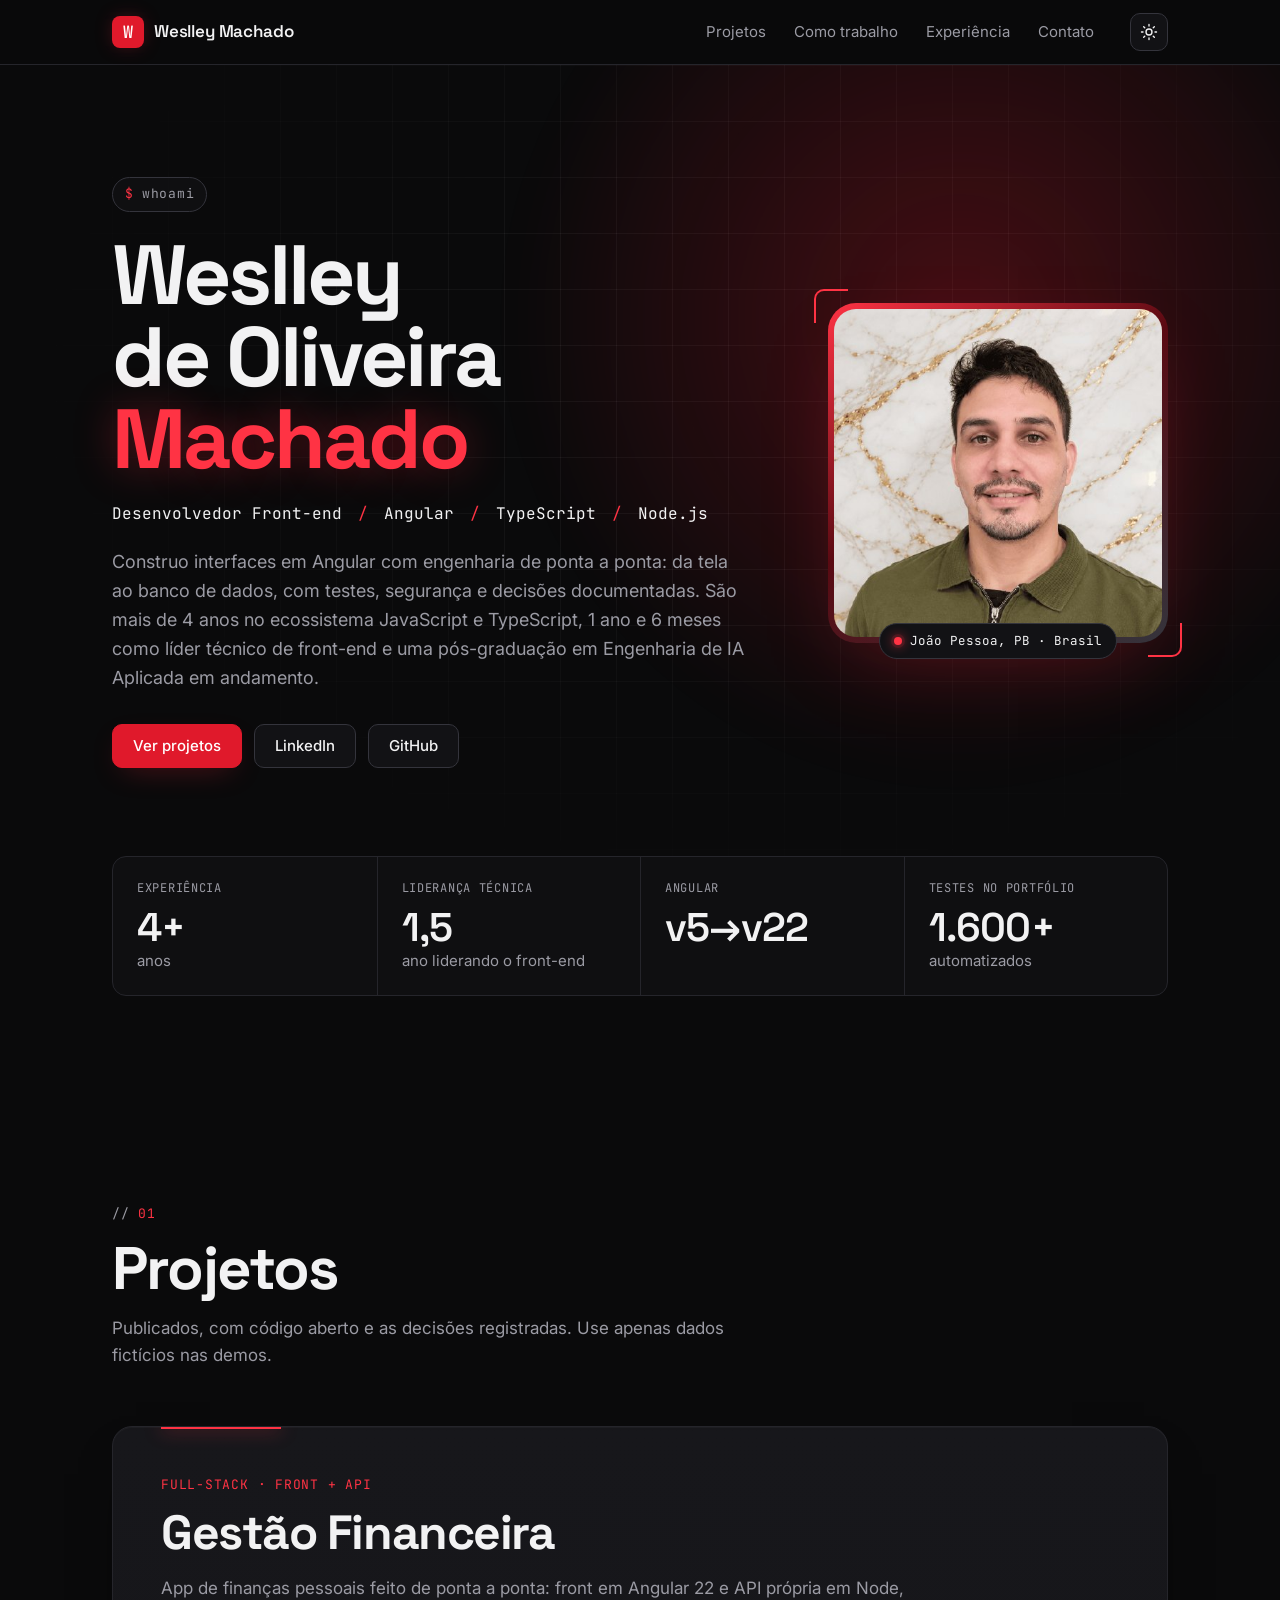
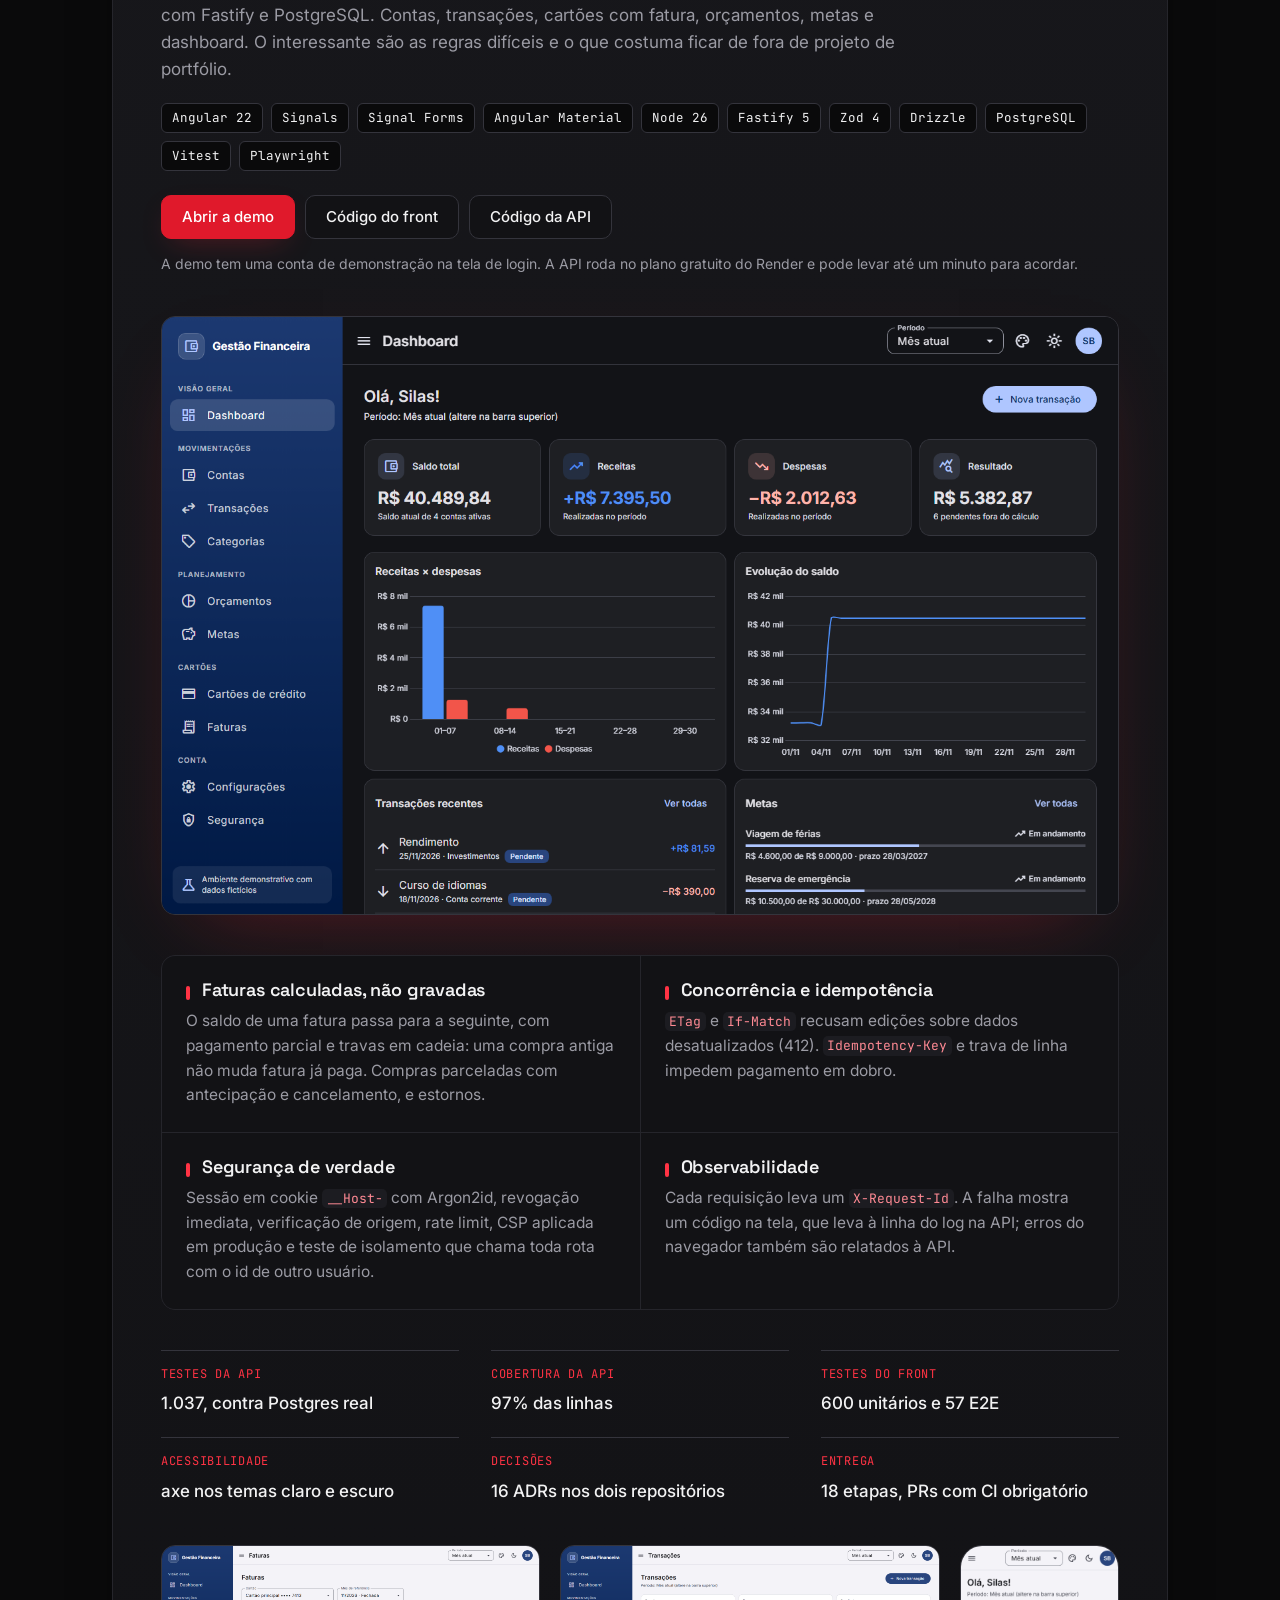
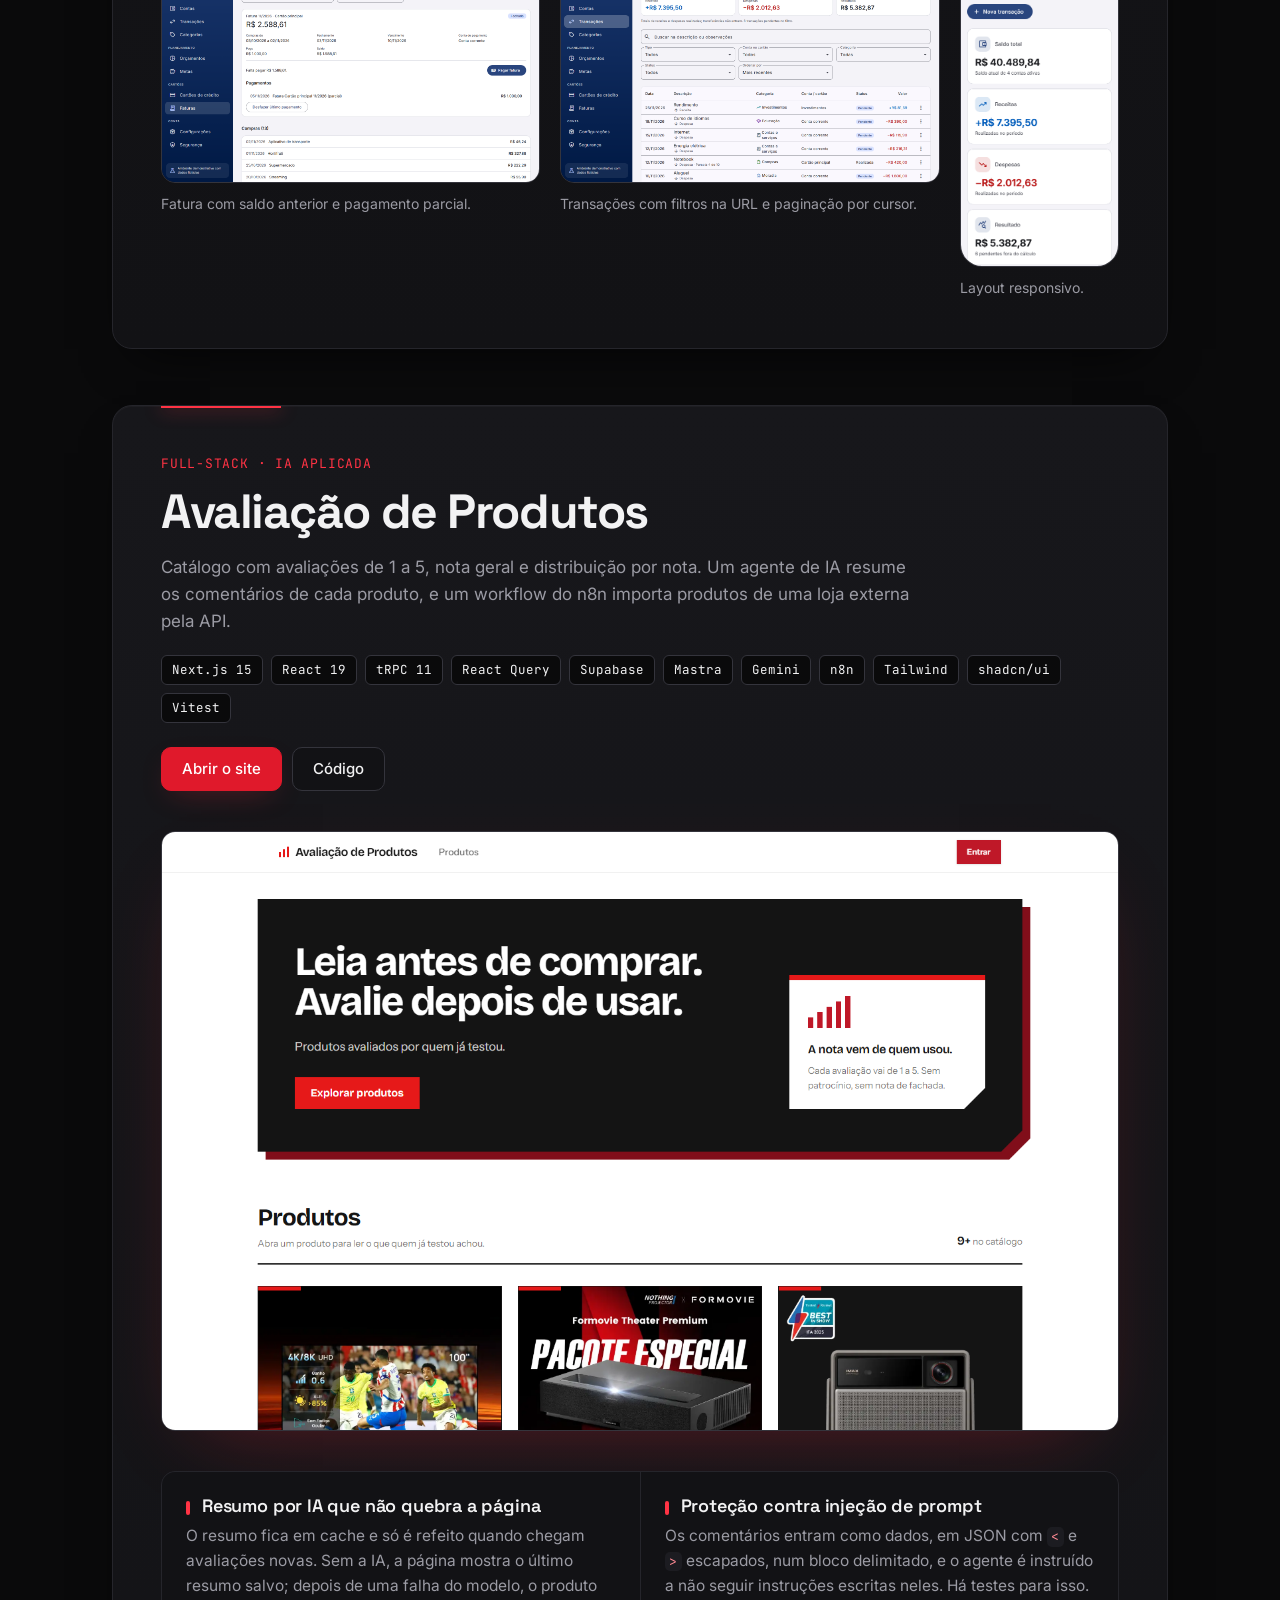
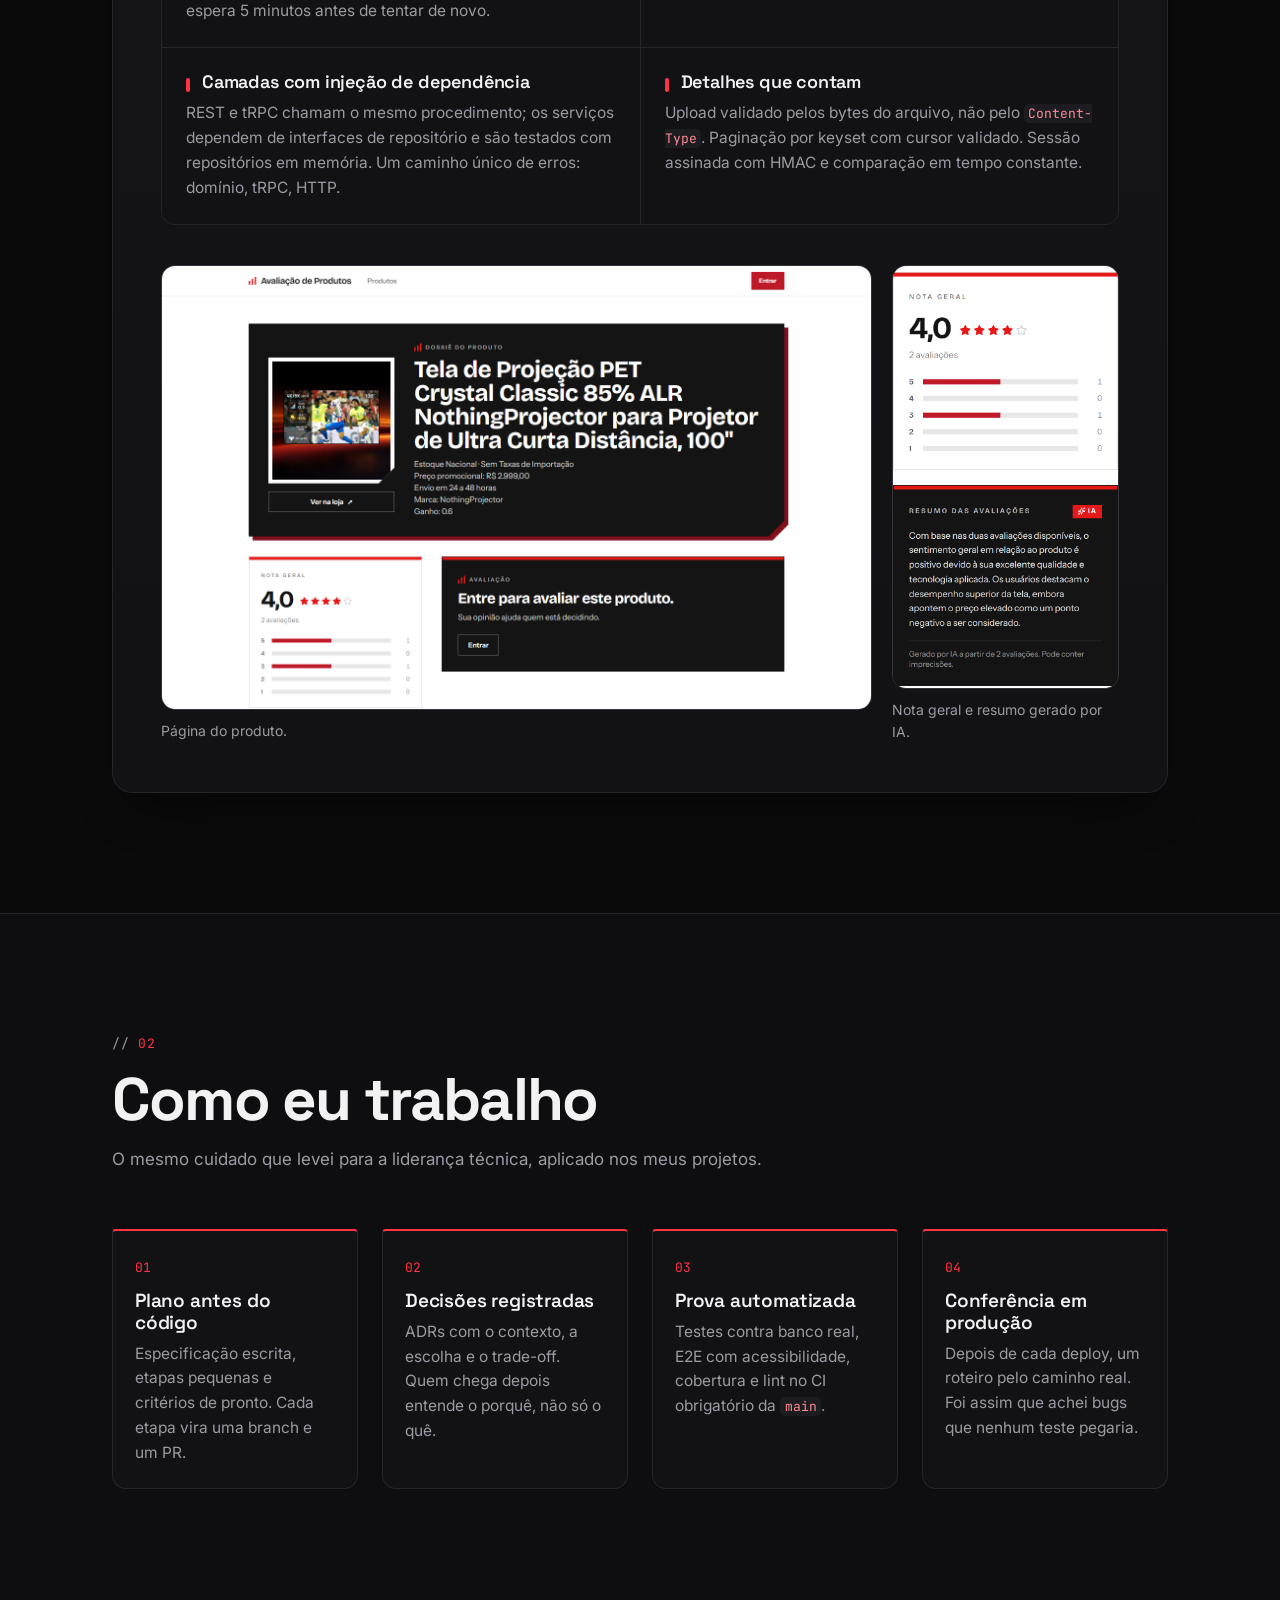
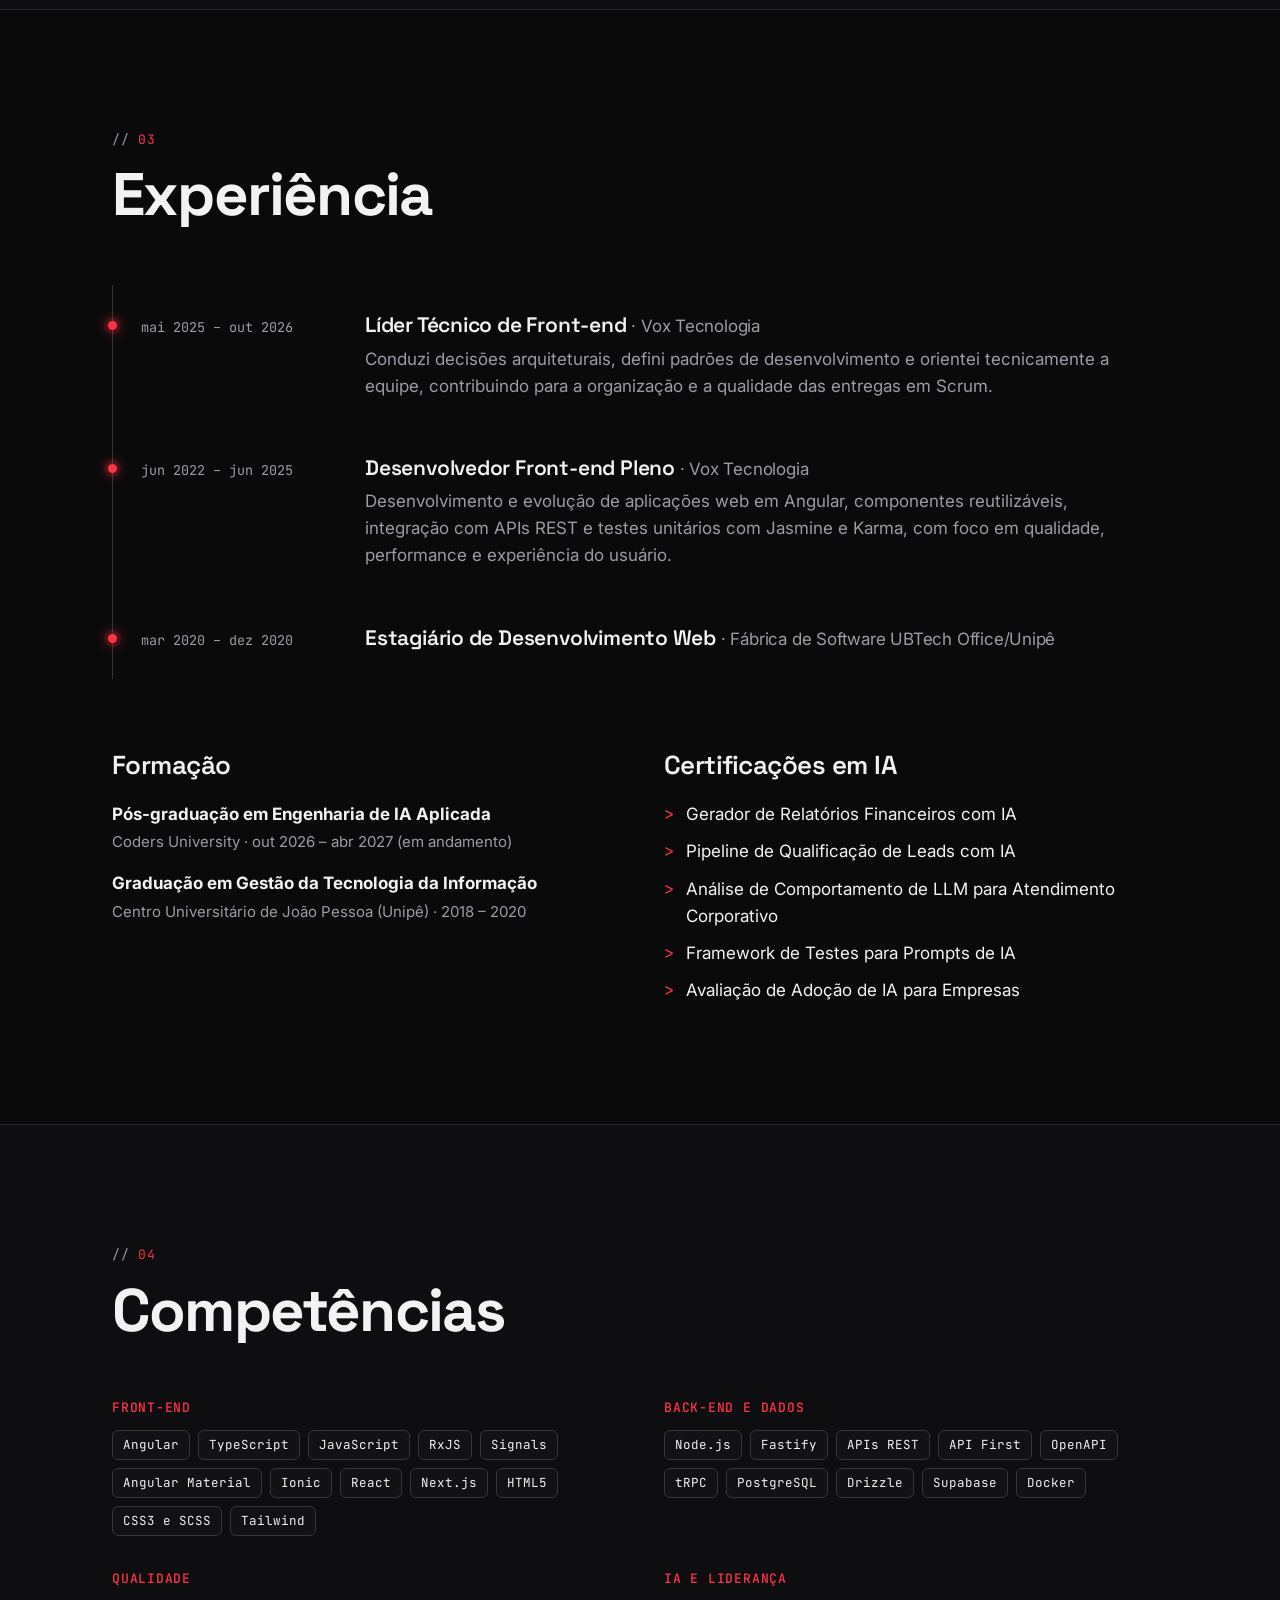
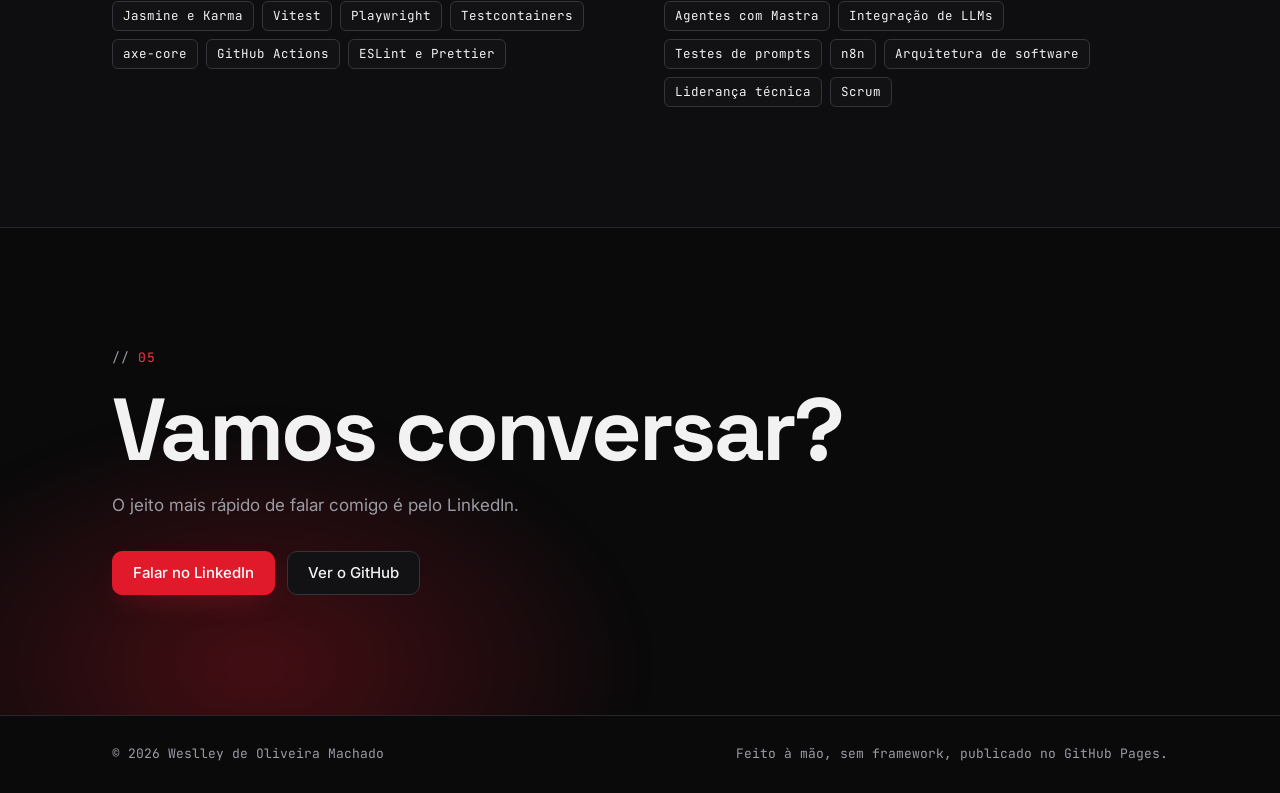
==== commit f8f566e2: "feat: tema preto e vermelho, foto e novo título Co-Authored-By: Claude Opus 5.5 <noreply@anthropic.c" ====
--- a/index.html
+++ b/index.html
@@ -9,9 +9,8 @@
       content="Desenvolvedor Front-end com mais de 4 anos de experiência em Angular, TypeScript e Node.js, ex-líder técnico de front-end e pós-graduando em Engenharia de IA Aplicada."
     />
     <meta name="author" content="Weslley de Oliveira Machado" />
-    <meta name="color-scheme" content="light dark" />
-    <meta name="theme-color" content="#f6f5f1" media="(prefers-color-scheme: light)" />
-    <meta name="theme-color" content="#0e0f12" media="(prefers-color-scheme: dark)" />
+    <meta name="color-scheme" content="dark light" />
+    <meta name="theme-color" content="#0a0a0b" />
 
     <meta property="og:type" content="website" />
     <meta property="og:locale" content="pt_BR" />
@@ -21,7 +20,7 @@
       content="Angular, TypeScript e Node.js. Projetos publicados, com testes, CI e decisões de arquitetura documentadas."
     />
     <meta property="og:url" content="https://weslley-de-oliveira.github.io/" />
-    <meta property="og:image" content="https://weslley-de-oliveira.github.io/assets/img/gf-dashboard.png" />
+    <meta property="og:image" content="https://weslley-de-oliveira.github.io/assets/img/gf-dashboard-escuro.png" />
     <meta name="twitter:card" content="summary_large_image" />
 
     <link rel="canonical" href="https://weslley-de-oliveira.github.io/" />
@@ -31,14 +30,13 @@
     <link rel="preconnect" href="https://fonts.gstatic.com" crossorigin />
     <link
       rel="stylesheet"
-      href="https://fonts.googleapis.com/css2?family=Instrument+Serif:ital@0;1&family=Inter:wght@400;500;600&family=JetBrains+Mono:wght@400;500&display=swap"
+      href="https://fonts.googleapis.com/css2?family=Space+Grotesk:wght@500;600;700&family=Inter:wght@400;500;600&family=JetBrains+Mono:wght@400;500&display=swap"
     />
     <link rel="stylesheet" href="assets/styles.css" />
 
     <script>
       try {
-        const saved = localStorage.getItem('theme');
-        if (saved === 'light' || saved === 'dark') document.documentElement.dataset.theme = saved;
+        if (localStorage.getItem('theme') === 'light') document.documentElement.dataset.theme = 'light';
       } catch {}
     </script>
     <script src="assets/main.js" defer></script>
@@ -60,7 +58,7 @@
             <li><a href="#contato">Contato</a></li>
           </ul>
         </nav>
-        <button class="theme-toggle" type="button" aria-label="Alternar tema claro e escuro">
+        <button class="theme-toggle" type="button" aria-label="Usar o tema claro">
           <svg class="icon-sun" viewBox="0 0 24 24" aria-hidden="true">
             <circle cx="12" cy="12" r="4" />
             <path d="M12 2v2M12 20v2M4.9 4.9l1.4 1.4M17.7 17.7l1.4 1.4M2 12h2M20 12h2M4.9 19.1l1.4-1.4M17.7 6.3l1.4-1.4" />
@@ -74,23 +72,37 @@
 
     <main id="conteudo">
       <section class="hero" id="topo">
+        <div class="container hero-grid">
+          <div class="hero-text">
+            <p class="eyebrow"><span class="prompt" aria-hidden="true">$</span> whoami</p>
+            <h1 class="hero-title">Weslley de Oliveira <span class="accent">Machado</span></h1>
+            <p class="hero-role">
+              Desenvolvedor <span class="nowrap">Front-end</span>
+              <span class="sep" aria-hidden="true">/</span> Angular
+              <span class="sep" aria-hidden="true">/</span> TypeScript
+              <span class="sep" aria-hidden="true">/</span> Node.js
+            </p>
+            <p class="hero-lead">
+              Construo interfaces em Angular com engenharia de ponta a ponta: da tela ao banco de dados, com testes,
+              segurança e decisões documentadas. São mais de 4 anos no ecossistema JavaScript e TypeScript, 1 ano e 6
+              meses como líder técnico de front-end e uma pós-graduação em Engenharia de IA Aplicada em andamento.
+            </p>
+            <div class="hero-actions">
+              <a class="button button-primary" href="#projetos">Ver projetos</a>
+              <a class="button" href="https://www.linkedin.com/in/weslley-de-oliveira-machado-09676b175" rel="noopener">LinkedIn</a>
+              <a class="button" href="https://github.com/weslley-de-oliveira" rel="noopener">GitHub</a>
+            </div>
+          </div>
+
+          <figure class="hero-photo">
+            <div class="photo-frame">
+              <img src="assets/img/weslley.jpg" width="460" height="460" alt="Foto de Weslley de Oliveira Machado" />
+            </div>
+            <figcaption class="photo-tag"><span class="status-dot" aria-hidden="true"></span>João Pessoa, PB · Brasil</figcaption>
+          </figure>
+        </div>
+
         <div class="container">
-          <p class="eyebrow">João Pessoa, Paraíba · Brasil</p>
-          <h1 class="hero-title">
-            Weslley de Oliveira Machado
-            <span class="hero-role">Desenvolvedor <span class="nowrap">Front-end</span> que <em>cuida do que vem depois do CRUD</em>.</span>
-          </h1>
-          <p class="hero-lead">
-            Mais de 4 anos no ecossistema JavaScript e TypeScript, com foco em Angular (da v5 à v22). Fui líder
-            técnico de front-end por 1 ano e 6 meses e hoje curso a pós-graduação em Engenharia de IA Aplicada.
-            Gosto de regras de negócio difíceis, arquitetura clara e software que se prova com testes.
-          </p>
-          <div class="hero-actions">
-            <a class="button button-primary" href="#projetos">Ver projetos</a>
-            <a class="button" href="https://www.linkedin.com/in/weslley-de-oliveira-machado-09676b175" rel="noopener">LinkedIn</a>
-            <a class="button" href="https://github.com/weslley-de-oliveira" rel="noopener">GitHub</a>
-          </div>
-
           <dl class="stats">
             <div class="stat">
               <dt>Experiência</dt>
@@ -157,18 +169,19 @@
 
             <figure class="shot shot-main">
               <img
+                class="only-dark"
+                src="assets/img/gf-dashboard-escuro.png"
+                width="1440"
+                height="900"
+                alt="Dashboard da Gestão Financeira no tema escuro, com saldo, receitas, despesas, gráficos e transações recentes"
+              />
+              <img
                 class="only-light"
                 src="assets/img/gf-dashboard.png"
                 width="1440"
                 height="900"
-                alt="Dashboard da Gestão Financeira com saldo, receitas, despesas, gráfico mensal e transações recentes"
-              />
-              <img
-                class="only-dark"
-                src="assets/img/gf-dashboard-escuro.png"
-                width="1440"
-                height="900"
-                alt="Dashboard da Gestão Financeira no tema escuro"
+                loading="lazy"
+                alt="Dashboard da Gestão Financeira no tema claro, com saldo, receitas, despesas, gráficos e transações recentes"
               />
             </figure>
 
--- a/assets/styles.css
+++ b/assets/styles.css
@@ -1,53 +1,62 @@
+/* Tema escuro é o padrão; o claro vem do botão de alternar (data-theme="light"). */
 :root {
-  --bg: #f6f5f1;
-  --bg-alt: #eeece6;
-  --surface: #ffffff;
-  --text: #16171b;
-  --muted: #5b5d66;
-  --line: #dcd9d0;
-  --accent: #2f5bea;
-  --accent-ink: #ffffff;
-  --accent-soft: #e4eafd;
-  --code-bg: #ecebe5;
-  --shadow: 0 1px 2px rgb(20 20 30 / 6%), 0 12px 32px -12px rgb(20 20 30 / 18%);
+  --bg: #0a0a0b;
+  --bg-alt: #0e0e10;
+  --surface: #121215;
+  --surface-2: #17171b;
+  --text: #f2f2f3;
+  --muted: #9b9ba4;
+  --line: #25252b;
+  --line-strong: #34343c;
+  --accent: #ff3344;
+  --accent-strong: #e0192b;
+  --accent-text: #ffb3ba;
+  --accent-soft: rgb(255 51 68 / 12%);
+  --accent-glow: rgb(255 40 60 / 35%);
+  --glow-strong: rgb(225 25 43 / 28%);
+  --code-bg: #1c1c21;
+  --code-text: #ff8a94;
+  --grid-line: rgb(255 255 255 / 4.5%);
+  --header-bg: rgb(10 10 11 / 78%);
+  --panel-bg: rgb(18 18 21 / 70%);
+  --frame-mid: #5a0a12;
+  --shadow: 0 1px 0 rgb(255 255 255 / 3%) inset, 0 24px 48px -24px rgb(0 0 0 / 80%);
 
   --font-sans: 'Inter', system-ui, -apple-system, 'Segoe UI', Roboto, sans-serif;
-  --font-serif: 'Instrument Serif', Georgia, 'Times New Roman', serif;
+  --font-display: 'Space Grotesk', 'Inter', system-ui, sans-serif;
   --font-mono: 'JetBrains Mono', ui-monospace, 'Cascadia Code', Consolas, monospace;
 
   --radius: 14px;
   --container: 1120px;
   --gutter: clamp(16px, 4vw, 32px);
-}
-
-@media (prefers-color-scheme: dark) {
-  :root:not([data-theme='light']) {
-    --bg: #0e0f12;
-    --bg-alt: #14161a;
-    --surface: #181a1f;
-    --text: #ecebe6;
-    --muted: #a3a5ad;
-    --line: #2a2d34;
-    --accent: #8ea8ff;
-    --accent-ink: #0e0f12;
-    --accent-soft: #1d2440;
-    --code-bg: #22252c;
-    --shadow: 0 1px 2px rgb(0 0 0 / 40%), 0 16px 40px -16px rgb(0 0 0 / 60%);
-  }
-}
-
-:root[data-theme='dark'] {
-  --bg: #0e0f12;
-  --bg-alt: #14161a;
-  --surface: #181a1f;
-  --text: #ecebe6;
-  --muted: #a3a5ad;
-  --line: #2a2d34;
-  --accent: #8ea8ff;
-  --accent-ink: #0e0f12;
-  --accent-soft: #1d2440;
-  --code-bg: #22252c;
-  --shadow: 0 1px 2px rgb(0 0 0 / 40%), 0 16px 40px -16px rgb(0 0 0 / 60%);
+
+  color-scheme: dark;
+}
+
+:root[data-theme='light'] {
+  --bg: #f7f7f8;
+  --bg-alt: #efeff1;
+  --surface: #ffffff;
+  --surface-2: #fbfbfc;
+  --text: #111114;
+  --muted: #55555e;
+  --line: #e2e2e6;
+  --line-strong: #cfcfd6;
+  --accent: #d10f1e;
+  --accent-strong: #c20e1c;
+  --accent-text: #a30c18;
+  --accent-soft: rgb(209 15 30 / 10%);
+  --accent-glow: rgb(209 15 30 / 22%);
+  --glow-strong: rgb(209 15 30 / 14%);
+  --code-bg: #f0f0f3;
+  --code-text: #a30c18;
+  --grid-line: rgb(0 0 0 / 5%);
+  --header-bg: rgb(247 247 248 / 82%);
+  --panel-bg: rgb(255 255 255 / 75%);
+  --frame-mid: #f2b8bd;
+  --shadow: 0 1px 2px rgb(20 20 30 / 6%), 0 18px 40px -20px rgb(20 20 30 / 22%);
+
+  color-scheme: light;
 }
 
 *,
@@ -73,6 +82,11 @@
   overflow-x: hidden;
 }
 
+::selection {
+  background: var(--accent);
+  color: #fff;
+}
+
 img {
   display: block;
   max-width: 100%;
@@ -85,7 +99,8 @@
 
 code {
   font-family: var(--font-mono);
-  font-size: 0.86em;
+  font-size: 0.84em;
+  color: var(--code-text);
   background: var(--code-bg);
   padding: 0.1em 0.35em;
   border-radius: 5px;
@@ -116,13 +131,17 @@
   padding: 0 var(--gutter);
 }
 
+.nowrap {
+  white-space: nowrap;
+}
+
 .skip-link {
   position: absolute;
   left: 16px;
   top: -60px;
   z-index: 100;
-  background: var(--accent);
-  color: var(--accent-ink);
+  background: var(--accent-strong);
+  color: #fff;
   padding: 10px 16px;
   border-radius: 8px;
   text-decoration: none;
@@ -139,7 +158,7 @@
   position: sticky;
   top: 0;
   z-index: 50;
-  background: color-mix(in srgb, var(--bg) 82%, transparent);
+  background: var(--header-bg);
   backdrop-filter: saturate(140%) blur(12px);
   -webkit-backdrop-filter: saturate(140%) blur(12px);
   border-bottom: 1px solid var(--line);
@@ -157,6 +176,7 @@
   align-items: center;
   gap: 10px;
   text-decoration: none;
+  font-family: var(--font-display);
   font-weight: 600;
   letter-spacing: -0.01em;
 }
@@ -166,12 +186,14 @@
   place-items: center;
   width: 32px;
   height: 32px;
-  border-radius: 9px;
-  background: var(--text);
-  color: var(--bg);
-  font-family: var(--font-serif);
-  font-size: 22px;
+  border-radius: 8px;
+  background: var(--accent-strong);
+  color: #fff;
+  font-family: var(--font-mono);
+  font-size: 17px;
+  font-weight: 500;
   line-height: 1;
+  box-shadow: 0 0 20px -4px var(--accent-glow);
 }
 
 nav {
@@ -198,7 +220,7 @@
 
 .nav-list a:hover {
   color: var(--text);
-  background: var(--bg-alt);
+  background: var(--surface-2);
 }
 
 .theme-toggle {
@@ -206,11 +228,17 @@
   place-items: center;
   width: 38px;
   height: 38px;
-  border: 1px solid var(--line);
-  border-radius: 999px;
+  border: 1px solid var(--line-strong);
+  border-radius: 10px;
   background: var(--surface);
   color: var(--text);
   cursor: pointer;
+  transition: border-color 0.2s, color 0.2s;
+}
+
+.theme-toggle:hover {
+  border-color: var(--accent);
+  color: var(--accent);
 }
 
 .theme-toggle svg {
@@ -222,78 +250,125 @@
   stroke-linecap: round;
 }
 
+/* No escuro, o botão oferece o sol (ir para o claro); no claro, a lua. */
 .icon-moon {
   display: none;
 }
 
-:root[data-theme='dark'] .icon-sun {
+:root[data-theme='light'] .icon-sun {
   display: none;
 }
 
-:root[data-theme='dark'] .icon-moon {
+:root[data-theme='light'] .icon-moon {
   display: block;
 }
 
-@media (prefers-color-scheme: dark) {
-  :root:not([data-theme='light']) .icon-sun {
-    display: none;
-  }
-
-  :root:not([data-theme='light']) .icon-moon {
-    display: block;
-  }
+.only-light {
+  display: none;
+}
+
+:root[data-theme='light'] .only-light {
+  display: block;
+}
+
+:root[data-theme='light'] .only-dark {
+  display: none;
 }
 
 /* Hero */
 
 .hero {
-  padding: clamp(56px, 10vw, 120px) 0 clamp(48px, 7vw, 88px);
-  background:
-    radial-gradient(60% 50% at 85% 0%, var(--accent-soft), transparent 70%),
-    var(--bg);
+  position: relative;
+  padding: clamp(56px, 9vw, 112px) 0 clamp(48px, 7vw, 88px);
+  isolation: isolate;
+  overflow: hidden;
+}
+
+.hero::before {
+  content: '';
+  position: absolute;
+  inset: 0;
+  z-index: -2;
+  background-image:
+    linear-gradient(to right, var(--grid-line) 1px, transparent 1px),
+    linear-gradient(to bottom, var(--grid-line) 1px, transparent 1px);
+  background-size: 56px 56px;
+  mask-image: radial-gradient(ellipse 80% 70% at 60% 30%, #000 30%, transparent 75%);
+  -webkit-mask-image: radial-gradient(ellipse 80% 70% at 60% 30%, #000 30%, transparent 75%);
+}
+
+.hero::after {
+  content: '';
+  position: absolute;
+  z-index: -1;
+  top: -20%;
+  right: -10%;
+  width: 70%;
+  height: 90%;
+  background: radial-gradient(closest-side, var(--glow-strong), transparent);
+  filter: blur(20px);
+}
+
+.hero-grid {
+  display: grid;
+  grid-template-columns: minmax(0, 1fr) auto;
+  align-items: center;
+  gap: clamp(32px, 6vw, 80px);
 }
 
 .eyebrow,
-.section-index,
 .project-kind {
   font-family: var(--font-mono);
   font-size: 13px;
-  letter-spacing: 0.08em;
-  text-transform: uppercase;
-  color: var(--muted);
+  letter-spacing: 0.06em;
+  color: var(--muted);
+}
+
+.eyebrow {
+  display: inline-flex;
+  align-items: center;
+  gap: 8px;
+  padding: 6px 12px;
+  border: 1px solid var(--line-strong);
+  border-radius: 999px;
+  background: var(--panel-bg);
+}
+
+.prompt {
+  color: var(--accent);
 }
 
 .hero-title {
-  margin-top: 18px;
-  font-family: var(--font-sans);
-  font-size: clamp(18px, 2.2vw, 22px);
-  font-weight: 500;
-  letter-spacing: -0.01em;
-  color: var(--muted);
+  margin-top: 22px;
+  font-family: var(--font-display);
+  font-weight: 700;
+  font-size: clamp(44px, 7vw, 84px);
+  line-height: 0.98;
+  letter-spacing: -0.035em;
+  text-wrap: balance;
+}
+
+.accent {
+  color: var(--accent);
+  text-shadow: 0 0 40px var(--accent-glow);
 }
 
 .hero-role {
-  display: block;
-  margin-top: 14px;
-  max-width: none;
-  text-wrap: balance;
-  font-family: var(--font-serif);
-  font-weight: 400;
-  font-size: clamp(44px, 8vw, 92px);
-  line-height: 1;
-  letter-spacing: -0.02em;
+  margin-top: 20px;
+  font-family: var(--font-mono);
+  font-size: clamp(14px, 1.5vw, 16px);
   color: var(--text);
 }
 
-.hero-role em {
-  font-style: italic;
+.hero-role .sep {
+  margin: 0 6px;
   color: var(--accent);
 }
 
 .hero-lead {
-  margin-top: 28px;
-  max-width: 62ch;
-  font-size: clamp(17px, 1.6vw, 19px);
+  margin-top: 22px;
+  max-width: 60ch;
+  font-size: clamp(16px, 1.5vw, 18px);
   color: var(--muted);
 }
 
@@ -303,6 +378,83 @@
   gap: 12px;
   margin-top: 32px;
 }
+
+/* Foto */
+
+.hero-photo {
+  position: relative;
+  margin: 0;
+  width: clamp(220px, 28vw, 340px);
+}
+
+.photo-frame {
+  position: relative;
+  padding: 6px;
+  border-radius: 28px;
+  background: linear-gradient(145deg, var(--accent) 0%, var(--frame-mid) 45%, var(--line-strong) 100%);
+  box-shadow: 0 30px 80px -30px var(--accent-glow);
+}
+
+.photo-frame::before,
+.photo-frame::after {
+  content: '';
+  position: absolute;
+  width: 34px;
+  height: 34px;
+  border: 2px solid var(--accent);
+  pointer-events: none;
+}
+
+.photo-frame::before {
+  top: -14px;
+  left: -14px;
+  border-right: 0;
+  border-bottom: 0;
+  border-top-left-radius: 10px;
+}
+
+.photo-frame::after {
+  right: -14px;
+  bottom: -14px;
+  border-left: 0;
+  border-top: 0;
+  border-bottom-right-radius: 10px;
+}
+
+.photo-frame img {
+  width: 100%;
+  aspect-ratio: 1;
+  object-fit: cover;
+  border-radius: 22px;
+}
+
+.photo-tag {
+  position: absolute;
+  left: 50%;
+  bottom: -16px;
+  transform: translateX(-50%);
+  display: inline-flex;
+  align-items: center;
+  gap: 8px;
+  padding: 7px 14px;
+  white-space: nowrap;
+  border: 1px solid var(--line-strong);
+  border-radius: 999px;
+  background: var(--surface);
+  font-family: var(--font-mono);
+  font-size: 12.5px;
+  color: var(--text);
+}
+
+.status-dot {
+  width: 8px;
+  height: 8px;
+  border-radius: 50%;
+  background: var(--accent);
+  box-shadow: 0 0 0 3px var(--accent-soft), 0 0 12px var(--accent);
+}
+
+/* Botões */
 
 .button {
   display: inline-flex;
@@ -310,65 +462,75 @@
   justify-content: center;
   min-height: 44px;
   padding: 0 20px;
-  border: 1px solid var(--line);
-  border-radius: 999px;
+  border: 1px solid var(--line-strong);
+  border-radius: 10px;
   background: var(--surface);
   color: var(--text);
   font-size: 15px;
   font-weight: 500;
   text-decoration: none;
-  transition: transform 0.15s, border-color 0.2s, background-color 0.2s;
+  transition: transform 0.15s, border-color 0.2s, background-color 0.2s, box-shadow 0.2s;
 }
 
 .button:hover {
-  border-color: var(--text);
+  border-color: var(--accent);
   transform: translateY(-1px);
 }
 
 .button-primary {
-  background: var(--text);
-  border-color: var(--text);
-  color: var(--bg);
+  background: var(--accent-strong);
+  border-color: var(--accent-strong);
+  color: #fff;
+  box-shadow: 0 10px 30px -12px var(--accent-glow);
 }
 
 .button-primary:hover {
   background: var(--accent);
   border-color: var(--accent);
-  color: var(--accent-ink);
-}
+  box-shadow: 0 14px 36px -10px var(--accent-glow);
+}
+
+/* Números */
 
 .stats {
   display: grid;
   grid-template-columns: repeat(4, 1fr);
-  margin: clamp(48px, 7vw, 80px) 0 0;
-  border-top: 1px solid var(--line);
+  margin: clamp(56px, 8vw, 88px) 0 0;
+  border: 1px solid var(--line);
+  border-radius: var(--radius);
+  background: var(--panel-bg);
+  overflow: hidden;
 }
 
 .stat {
-  padding: 20px 20px 0 0;
+  padding: 22px 24px;
 }
 
 .stat + .stat {
-  padding-left: 20px;
   border-left: 1px solid var(--line);
 }
 
 .stat dt {
-  font-size: 13px;
+  font-family: var(--font-mono);
+  font-size: 12px;
+  letter-spacing: 0.06em;
+  text-transform: uppercase;
   color: var(--muted);
 }
 
 .stat dd {
-  margin: 6px 0 0;
+  margin: 8px 0 0;
   color: var(--muted);
   font-size: 15px;
 }
 
 .stat-value {
   display: block;
-  font-family: var(--font-serif);
-  font-size: clamp(34px, 4vw, 44px);
+  font-family: var(--font-display);
+  font-weight: 600;
+  font-size: clamp(30px, 3.4vw, 40px);
   line-height: 1.05;
+  letter-spacing: -0.02em;
   color: var(--text);
 }
 
@@ -387,13 +549,25 @@
   margin-bottom: clamp(36px, 5vw, 56px);
 }
 
+.section-index {
+  font-family: var(--font-mono);
+  font-size: 13px;
+  letter-spacing: 0.06em;
+  color: var(--accent);
+}
+
+.section-index::before {
+  content: '// ';
+  color: var(--muted);
+}
+
 .section-header h2,
 .contact-title {
-  margin-top: 8px;
-  font-family: var(--font-serif);
-  font-weight: 400;
-  font-size: clamp(40px, 6vw, 64px);
-  letter-spacing: -0.02em;
+  margin-top: 10px;
+  font-family: var(--font-display);
+  font-weight: 700;
+  font-size: clamp(36px, 5.4vw, 60px);
+  letter-spacing: -0.03em;
 }
 
 .section-lead {
@@ -405,25 +579,43 @@
 /* Projetos */
 
 .project {
+  position: relative;
   display: grid;
   gap: clamp(28px, 4vw, 40px);
   padding: clamp(24px, 4vw, 48px);
   border: 1px solid var(--line);
   border-radius: calc(var(--radius) + 6px);
-  background: var(--surface);
+  background: linear-gradient(180deg, var(--surface-2), var(--surface));
   box-shadow: var(--shadow);
+  overflow: hidden;
+}
+
+.project::before {
+  content: '';
+  position: absolute;
+  top: 0;
+  left: clamp(24px, 4vw, 48px);
+  width: 120px;
+  height: 2px;
+  background: var(--accent);
+  box-shadow: 0 0 18px var(--accent);
 }
 
 .project + .project {
   margin-top: clamp(32px, 5vw, 56px);
 }
 
+.project-kind {
+  text-transform: uppercase;
+  color: var(--accent);
+}
+
 .project-head h3 {
-  margin-top: 8px;
-  font-family: var(--font-serif);
-  font-weight: 400;
-  font-size: clamp(36px, 5vw, 52px);
-  letter-spacing: -0.02em;
+  margin-top: 10px;
+  font-family: var(--font-display);
+  font-weight: 700;
+  font-size: clamp(32px, 4.4vw, 48px);
+  letter-spacing: -0.03em;
 }
 
 .project-summary {
@@ -443,12 +635,18 @@
 
 .tags li {
   padding: 4px 10px;
-  border: 1px solid var(--line);
-  border-radius: 999px;
+  border: 1px solid var(--line-strong);
+  border-radius: 6px;
   font-family: var(--font-mono);
   font-size: 12.5px;
-  color: var(--muted);
+  color: var(--text);
   background: var(--bg);
+  transition: border-color 0.2s, color 0.2s;
+}
+
+.tags li:hover {
+  border-color: var(--accent);
+  color: var(--accent-text);
 }
 
 .project-links {
@@ -470,37 +668,19 @@
 
 .shot img {
   width: 100%;
-  border: 1px solid var(--line);
+  border: 1px solid var(--line-strong);
   border-radius: var(--radius);
   background: var(--bg-alt);
+}
+
+.shot-main img {
+  box-shadow: 0 30px 80px -40px var(--accent-glow);
 }
 
 .shot figcaption {
   margin-top: 10px;
   font-size: 14px;
   color: var(--muted);
-}
-
-.only-dark {
-  display: none;
-}
-
-:root[data-theme='dark'] .only-light {
-  display: none;
-}
-
-:root[data-theme='dark'] .only-dark {
-  display: block;
-}
-
-@media (prefers-color-scheme: dark) {
-  :root:not([data-theme='light']) .only-light {
-    display: none;
-  }
-
-  :root:not([data-theme='light']) .only-dark {
-    display: block;
-  }
 }
 
 .highlights {
@@ -516,12 +696,31 @@
 .highlight {
   padding: 24px;
   background: var(--surface);
+  transition: background-color 0.2s;
+}
+
+.highlight:hover {
+  background: var(--surface-2);
 }
 
 .highlight h4 {
-  font-size: 17px;
+  position: relative;
+  padding-left: 16px;
+  font-family: var(--font-display);
+  font-size: 18px;
   font-weight: 600;
   letter-spacing: -0.01em;
+}
+
+.highlight h4::before {
+  content: '';
+  position: absolute;
+  left: 0;
+  top: 0.3em;
+  width: 4px;
+  height: 0.8em;
+  border-radius: 2px;
+  background: var(--accent);
 }
 
 .highlight p {
@@ -539,7 +738,7 @@
 
 .metrics div {
   padding-top: 14px;
-  border-top: 1px solid var(--line);
+  border-top: 1px solid var(--line-strong);
 }
 
 .metrics dt {
@@ -547,7 +746,7 @@
   font-size: 12px;
   letter-spacing: 0.06em;
   text-transform: uppercase;
-  color: var(--muted);
+  color: var(--accent);
 }
 
 .metrics dd {
@@ -564,10 +763,6 @@
 
 .gallery-pair {
   grid-template-columns: 1fr 0.32fr;
-}
-
-.nowrap {
-  white-space: nowrap;
 }
 
 .shot-phone img {
@@ -588,19 +783,23 @@
 
 .principles li {
   counter-increment: principle;
-  padding-top: 18px;
-  border-top: 2px solid var(--text);
+  padding: 22px;
+  border: 1px solid var(--line);
+  border-top: 2px solid var(--accent);
+  border-radius: 4px 4px var(--radius) var(--radius);
+  background: var(--surface);
 }
 
 .principles li::before {
   content: counter(principle, decimal-leading-zero);
   font-family: var(--font-mono);
   font-size: 13px;
-  color: var(--muted);
+  color: var(--accent);
 }
 
 .principles h3 {
   margin-top: 10px;
+  font-family: var(--font-display);
   font-size: 19px;
   font-weight: 600;
   letter-spacing: -0.01em;
@@ -615,21 +814,31 @@
 /* Experiência */
 
 .timeline {
+  position: relative;
   margin: 0;
   padding: 0;
   list-style: none;
 }
 
 .timeline-item {
+  position: relative;
   display: grid;
   grid-template-columns: 200px 1fr;
   gap: 24px;
-  padding: 28px 0;
-  border-top: 1px solid var(--line);
-}
-
-.timeline-item:last-child {
-  border-bottom: 1px solid var(--line);
+  padding: 28px 0 28px 28px;
+  border-left: 1px solid var(--line-strong);
+}
+
+.timeline-item::before {
+  content: '';
+  position: absolute;
+  left: -5px;
+  top: 36px;
+  width: 9px;
+  height: 9px;
+  border-radius: 50%;
+  background: var(--accent);
+  box-shadow: 0 0 0 4px var(--accent-soft), 0 0 14px var(--accent);
 }
 
 .timeline-when {
@@ -640,12 +849,15 @@
 }
 
 .timeline-body h3 {
-  font-size: 20px;
+  font-family: var(--font-display);
+  font-size: 21px;
   font-weight: 600;
   letter-spacing: -0.01em;
 }
 
 .timeline-body .at {
+  font-family: var(--font-sans);
+  font-size: 17px;
   font-weight: 400;
   color: var(--muted);
 }
@@ -664,10 +876,10 @@
 }
 
 .subhead {
-  font-family: var(--font-serif);
-  font-weight: 400;
-  font-size: 32px;
-  letter-spacing: -0.01em;
+  font-family: var(--font-display);
+  font-weight: 600;
+  font-size: 26px;
+  letter-spacing: -0.02em;
 }
 
 .plain-list {
@@ -693,56 +905,73 @@
 }
 
 .plain-list.compact li {
-  padding-left: 18px;
+  padding-left: 22px;
   position: relative;
 }
 
 .plain-list.compact li::before {
+  content: '>';
+  position: absolute;
+  left: 0;
+  top: 0;
+  font-family: var(--font-mono);
+  color: var(--accent);
+}
+
+/* Competências */
+
+.skills {
+  display: grid;
+  grid-template-columns: repeat(2, 1fr);
+  gap: 36px 48px;
+}
+
+.skill-group h3 {
+  font-family: var(--font-mono);
+  font-size: 13px;
+  font-weight: 500;
+  letter-spacing: 0.06em;
+  text-transform: uppercase;
+  color: var(--accent);
+}
+
+.skill-group .tags {
+  margin-top: 14px;
+}
+
+.skill-group .tags li {
+  background: var(--surface);
+}
+
+/* Contato e rodapé */
+
+.contact {
+  position: relative;
+  overflow: hidden;
+  isolation: isolate;
+}
+
+.contact::after {
   content: '';
   position: absolute;
-  left: 0;
-  top: 0.7em;
-  width: 8px;
-  height: 1px;
-  background: var(--accent);
-}
-
-/* Competências */
-
-.skills {
-  display: grid;
-  grid-template-columns: repeat(2, 1fr);
-  gap: 36px 48px;
-}
-
-.skill-group h3 {
-  font-size: 17px;
-  font-weight: 600;
-}
-
-.skill-group .tags {
-  margin-top: 14px;
-}
-
-.skill-group .tags li {
-  background: var(--surface);
-  color: var(--text);
-}
-
-/* Contato e rodapé */
-
-.contact {
-  text-align: left;
+  z-index: -1;
+  left: -10%;
+  bottom: -40%;
+  width: 60%;
+  height: 100%;
+  background: radial-gradient(closest-side, var(--glow-strong), transparent);
+  filter: blur(20px);
 }
 
 .contact-title {
-  font-size: clamp(48px, 8vw, 96px);
+  font-size: clamp(44px, 7.5vw, 88px);
 }
 
 .site-footer {
   border-top: 1px solid var(--line);
   padding: 28px 0;
-  font-size: 14px;
+  font-family: var(--font-mono);
+  font-size: 13px;
   color: var(--muted);
 }
 
@@ -766,6 +995,16 @@
     opacity: 1;
     transform: none;
   }
+
+  .status-dot {
+    animation: pulse 2.4s ease-in-out infinite;
+  }
+}
+
+@keyframes pulse {
+  50% {
+    box-shadow: 0 0 0 6px transparent, 0 0 18px var(--accent);
+  }
 }
 
 @media (prefers-reduced-motion: reduce) {
@@ -798,6 +1037,24 @@
   }
 }
 
+@media (max-width: 760px) {
+  .hero-grid {
+    grid-template-columns: 1fr;
+  }
+
+  .hero-photo {
+    order: -1;
+    width: 168px;
+    margin: 8px 0 20px 14px;
+  }
+
+  .photo-tag {
+    position: static;
+    transform: none;
+    margin-top: 22px;
+  }
+}
+
 @media (max-width: 720px) {
   .nav-list {
     display: none;
@@ -812,12 +1069,14 @@
   }
 
   .stat:nth-child(3) {
-    padding-left: 0;
     border-left: 0;
   }
 
+  .stat:nth-child(n + 3) {
+    border-top: 1px solid var(--line);
+  }
+
   .highlights,
-  .metrics,
   .gallery,
   .principles,
   .split,
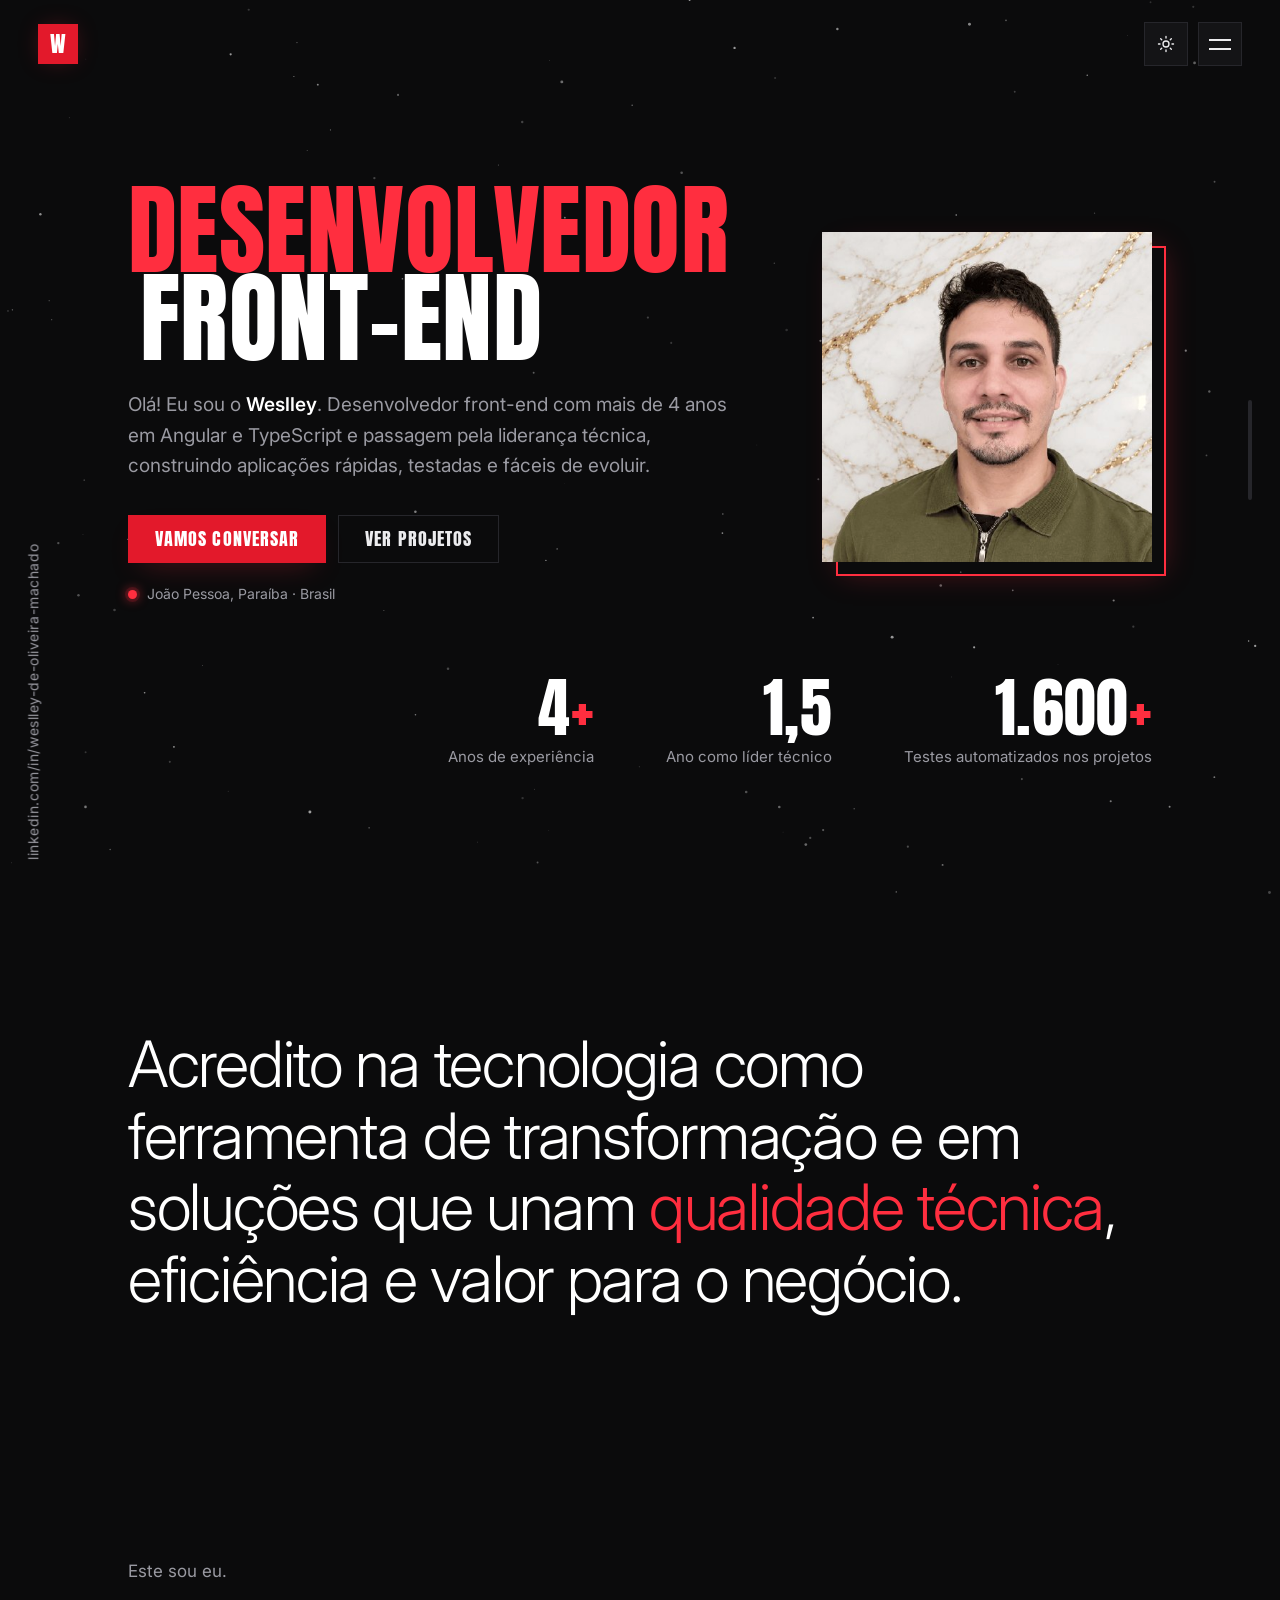
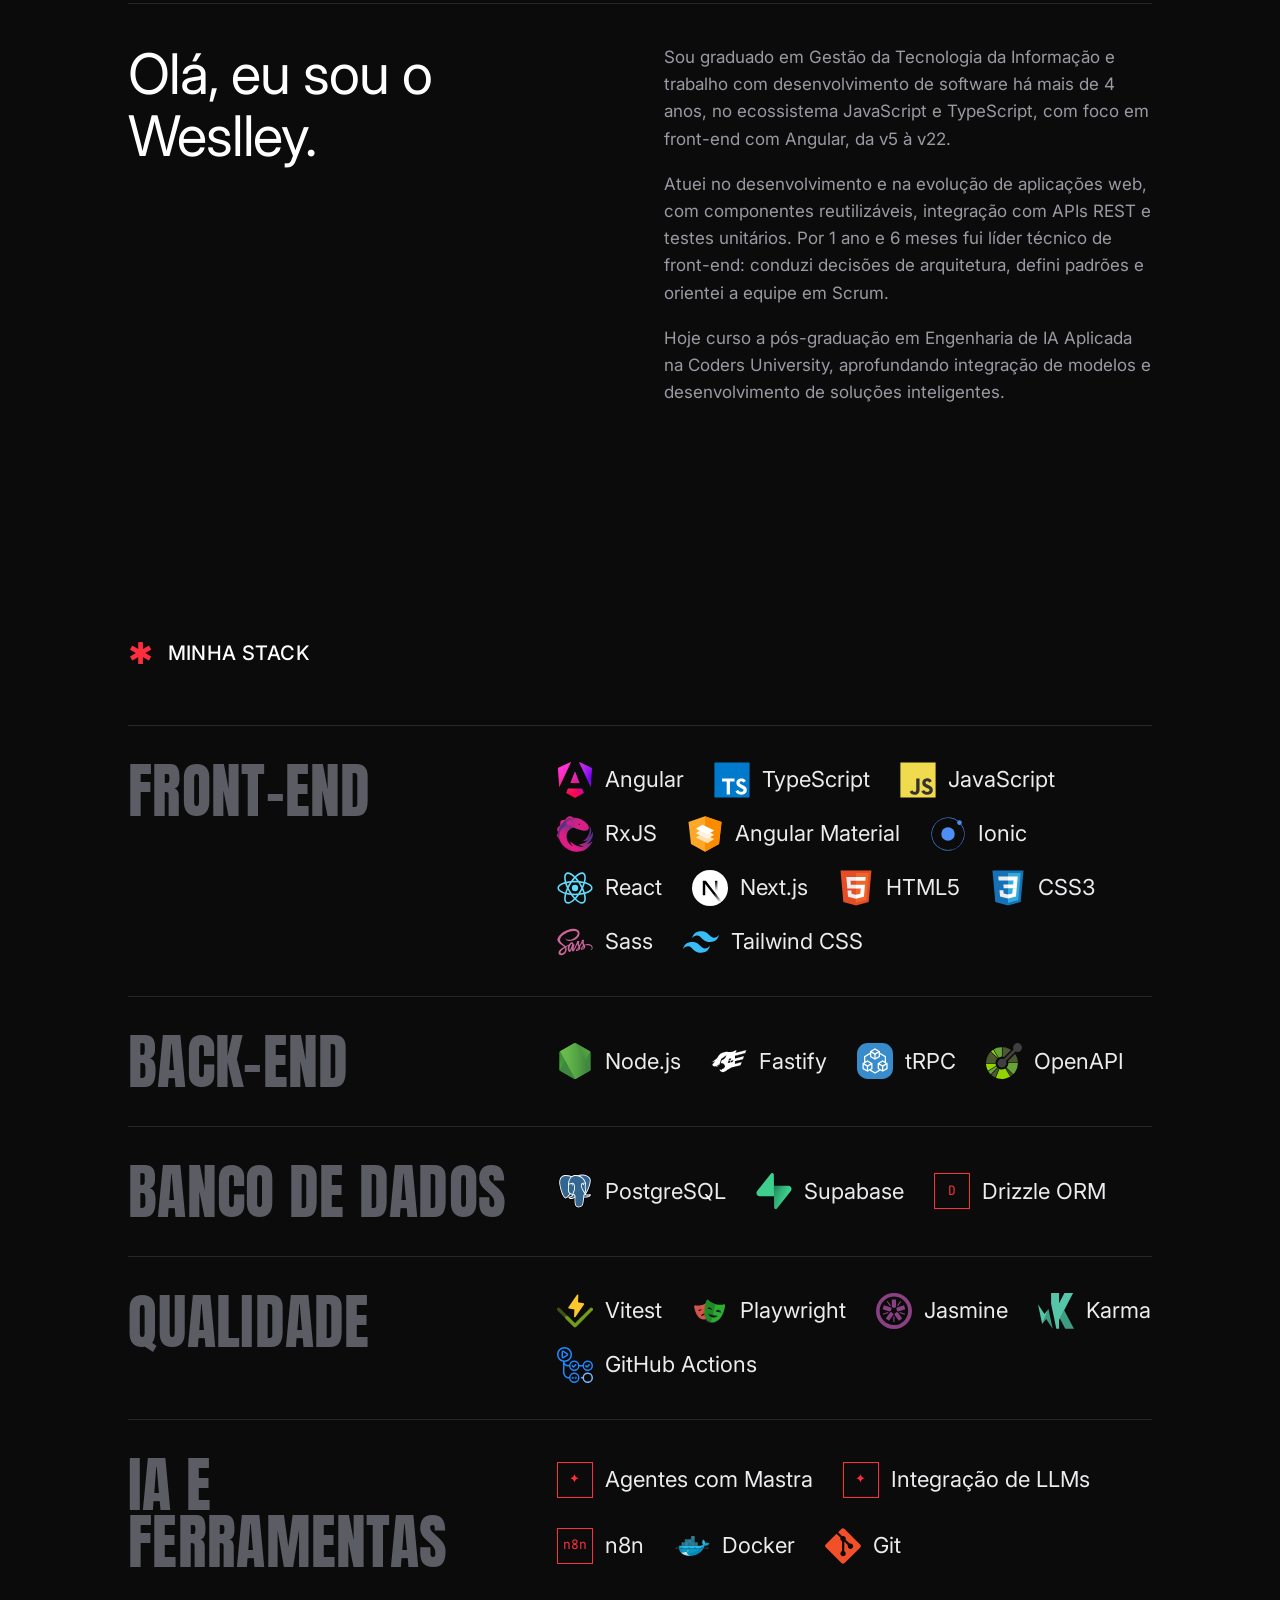
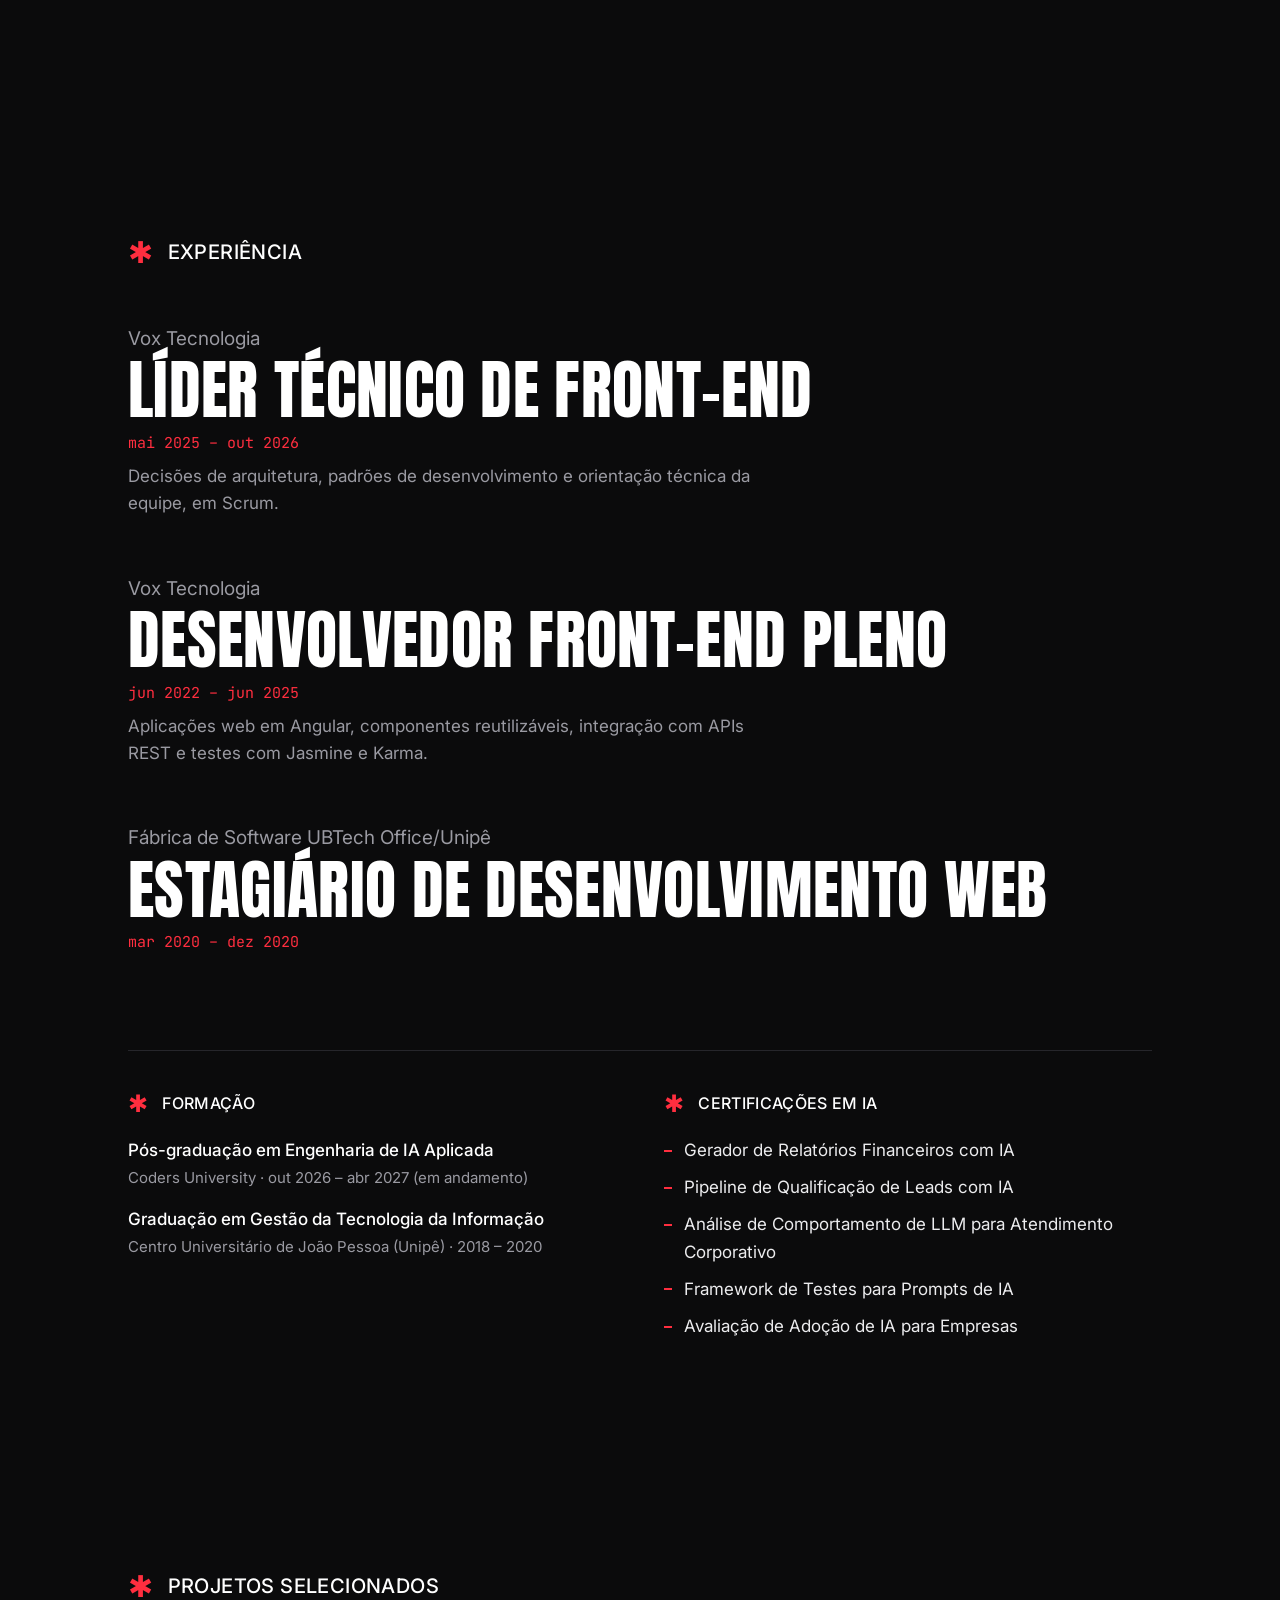
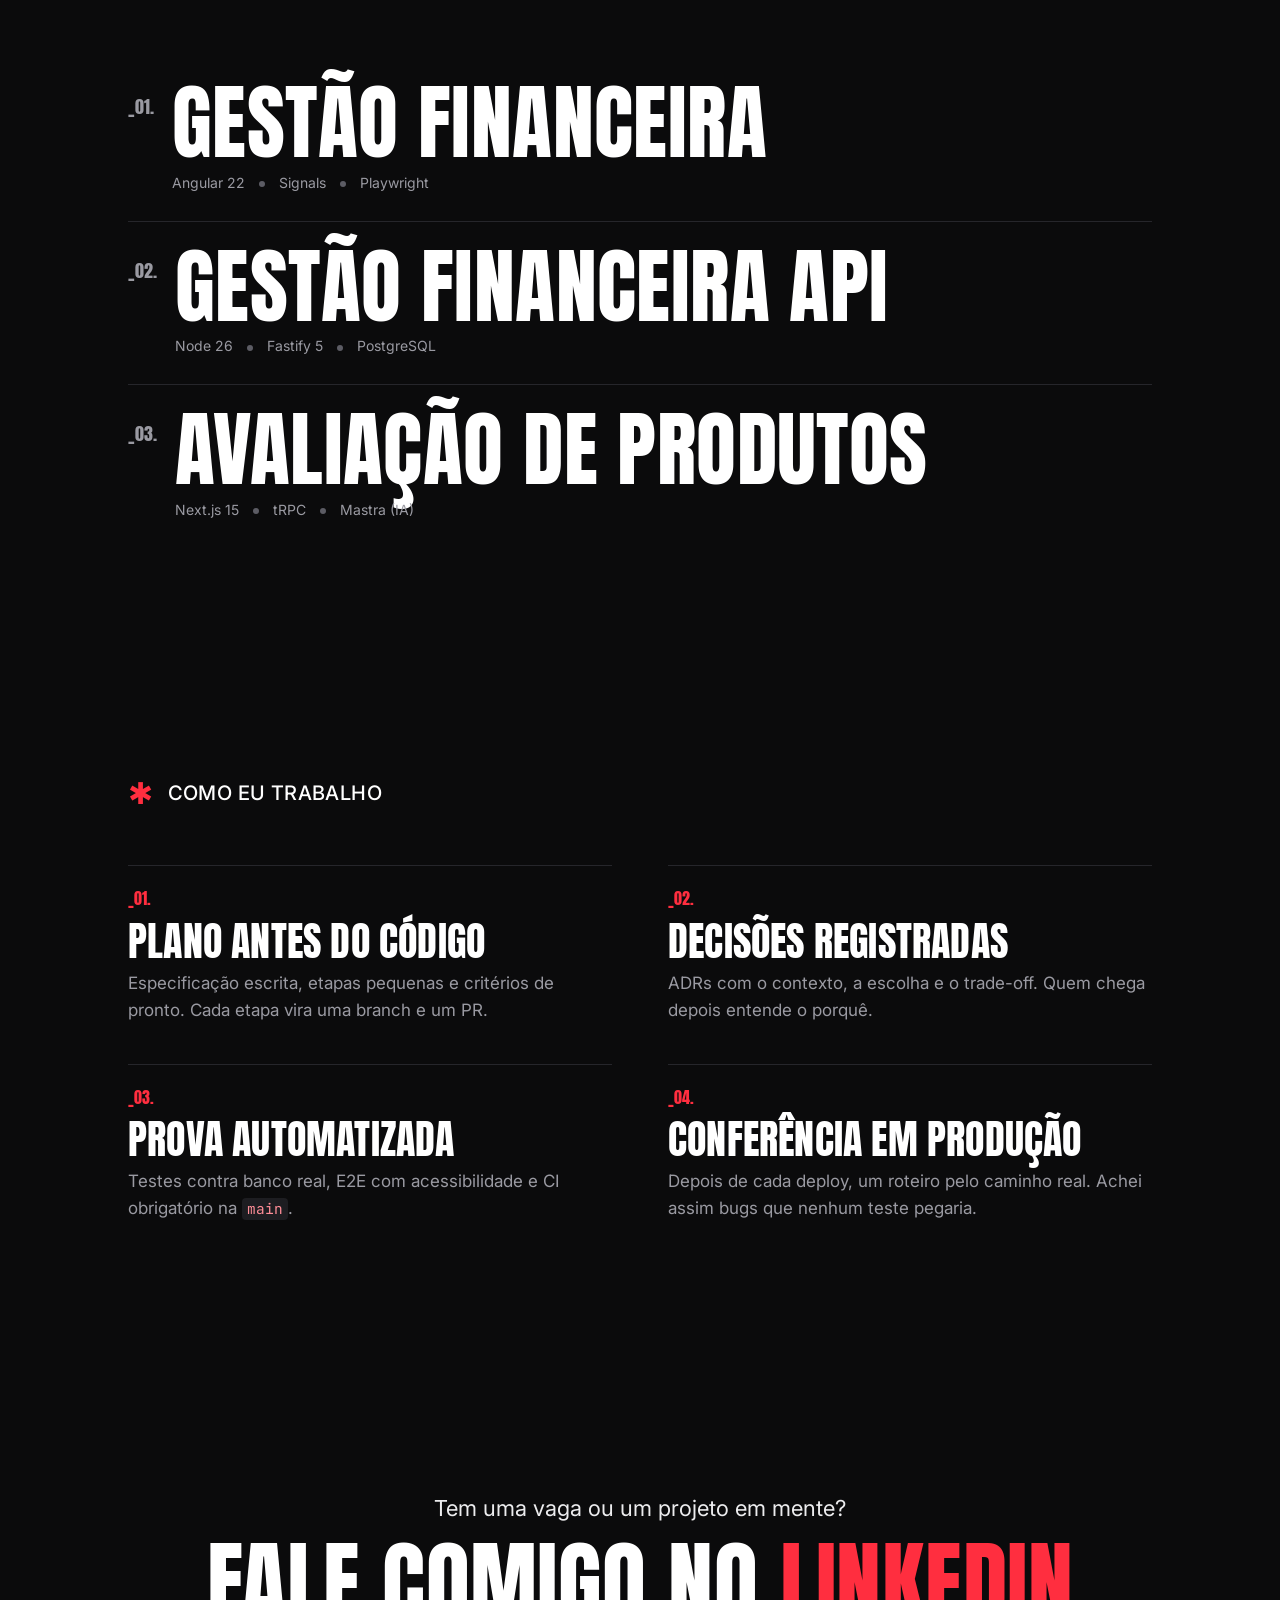
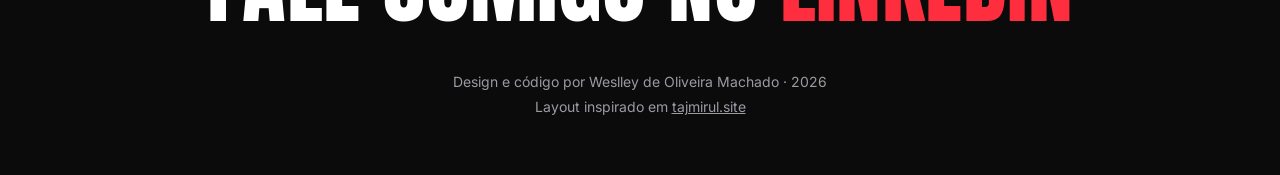
==== commit 2e0fcb54: "feat: novo layout com stack, experiência e páginas de projeto Co-Authored-By: Claude Opus 5.5 <norep" ====
--- a/index.html
+++ b/index.html
@@ -10,7 +10,7 @@
     />
     <meta name="author" content="Weslley de Oliveira Machado" />
     <meta name="color-scheme" content="dark light" />
-    <meta name="theme-color" content="#0a0a0b" />
+    <meta name="theme-color" content="#0b0b0c" />
 
     <meta property="og:type" content="website" />
     <meta property="og:locale" content="pt_BR" />
@@ -30,34 +30,32 @@
     <link rel="preconnect" href="https://fonts.gstatic.com" crossorigin />
     <link
       rel="stylesheet"
-      href="https://fonts.googleapis.com/css2?family=Space+Grotesk:wght@500;600;700&family=Inter:wght@400;500;600&family=JetBrains+Mono:wght@400;500&display=swap"
+      href="https://fonts.googleapis.com/css2?family=Anton&family=Inter:wght@300;400;500;600&family=JetBrains+Mono:wght@400;500&display=swap"
     />
-    <link rel="stylesheet" href="assets/styles.css" />
+    <link rel="stylesheet" href="assets/styles.css?v=3" />
 
     <script>
       try {
-        if (localStorage.getItem('theme') === 'light') document.documentElement.dataset.theme = 'light';
+        document.documentElement.classList.add('js');
+        if (localStorage.getItem('tema') === 'light') document.documentElement.dataset.theme = 'light';
       } catch {}
     </script>
-    <script src="assets/main.js" defer></script>
+    <script src="assets/main.js?v=3" defer></script>
   </head>
   <body>
     <a class="skip-link" href="#conteudo">Pular para o conteúdo</a>
 
-    <header class="site-header">
-      <div class="container header-inner">
-        <a class="brand" href="#topo" aria-label="Weslley de Oliveira Machado, início">
-          <span class="brand-mark" aria-hidden="true">W</span>
-          <span class="brand-name">Weslley Machado</span>
-        </a>
-        <nav aria-label="Seções">
-          <ul class="nav-list">
-            <li><a href="#projetos">Projetos</a></li>
-            <li><a href="#como-trabalho">Como trabalho</a></li>
-            <li><a href="#experiencia">Experiência</a></li>
-            <li><a href="#contato">Contato</a></li>
-          </ul>
-        </nav>
+    <canvas class="stars" aria-hidden="true"></canvas>
+    <div class="scroll-progress" aria-hidden="true"><span></span></div>
+    <a class="side-link" href="https://www.linkedin.com/in/weslley-de-oliveira-machado-09676b175" rel="noopener">
+      linkedin.com/in/weslley-de-oliveira-machado
+    </a>
+
+    <header class="topbar">
+      <a class="brand" href="#topo" aria-label="Início">
+        <span class="brand-mark" aria-hidden="true">W</span>
+      </a>
+      <div class="topbar-actions">
         <button class="theme-toggle" type="button" aria-label="Usar o tema claro">
           <svg class="icon-sun" viewBox="0 0 24 24" aria-hidden="true">
             <circle cx="12" cy="12" r="4" />
@@ -67,359 +65,202 @@
             <path d="M20 14.5A8 8 0 0 1 9.5 4a8 8 0 1 0 10.5 10.5Z" />
           </svg>
         </button>
+        <button class="menu-button" type="button" aria-expanded="false" aria-controls="menu" aria-label="Abrir o menu">
+          <span></span><span></span>
+        </button>
       </div>
     </header>
+
+    <nav class="menu" id="menu" aria-label="Menu" hidden>
+      <div class="menu-inner">
+        <ul class="menu-links">
+          <li><a href="#topo">Início</a></li>
+          <li><a href="#sobre">Sobre mim</a></li>
+          <li><a href="#stack">Stack</a></li>
+          <li><a href="#experiencia">Experiência</a></li>
+          <li><a href="#projetos">Projetos</a></li>
+        </ul>
+        <div class="menu-aside">
+          <p class="menu-label">Redes</p>
+          <a href="https://www.linkedin.com/in/weslley-de-oliveira-machado-09676b175" rel="noopener">LinkedIn</a>
+          <a href="https://github.com/weslley-de-oliveira" rel="noopener">GitHub</a>
+        </div>
+      </div>
+    </nav>
 
     <main id="conteudo">
       <section class="hero" id="topo">
         <div class="container hero-grid">
           <div class="hero-text">
-            <p class="eyebrow"><span class="prompt" aria-hidden="true">$</span> whoami</p>
-            <h1 class="hero-title">Weslley de Oliveira <span class="accent">Machado</span></h1>
-            <p class="hero-role">
-              Desenvolvedor <span class="nowrap">Front-end</span>
-              <span class="sep" aria-hidden="true">/</span> Angular
-              <span class="sep" aria-hidden="true">/</span> TypeScript
-              <span class="sep" aria-hidden="true">/</span> Node.js
-            </p>
+            <h1 class="display hero-title">
+              <span class="accent">Desenvolvedor</span>
+              <span class="indent">Front-end</span>
+            </h1>
             <p class="hero-lead">
-              Construo interfaces em Angular com engenharia de ponta a ponta: da tela ao banco de dados, com testes,
-              segurança e decisões documentadas. São mais de 4 anos no ecossistema JavaScript e TypeScript, 1 ano e 6
-              meses como líder técnico de front-end e uma pós-graduação em Engenharia de IA Aplicada em andamento.
+              Olá! Eu sou o <strong>Weslley</strong>. Desenvolvedor front-end com mais de 4 anos em Angular e
+              TypeScript e passagem pela liderança técnica, construindo aplicações rápidas, testadas e fáceis de evoluir.
             </p>
             <div class="hero-actions">
-              <a class="button button-primary" href="#projetos">Ver projetos</a>
-              <a class="button" href="https://www.linkedin.com/in/weslley-de-oliveira-machado-09676b175" rel="noopener">LinkedIn</a>
-              <a class="button" href="https://github.com/weslley-de-oliveira" rel="noopener">GitHub</a>
-            </div>
+              <a class="button button-primary" href="https://www.linkedin.com/in/weslley-de-oliveira-machado-09676b175" rel="noopener">Vamos conversar</a>
+              <a class="button" href="#projetos">Ver projetos</a>
+            </div>
+            <p class="hero-place"><span class="status-dot" aria-hidden="true"></span>João Pessoa, Paraíba · Brasil</p>
           </div>
 
           <figure class="hero-photo">
             <div class="photo-frame">
               <img src="assets/img/weslley.jpg" width="460" height="460" alt="Foto de Weslley de Oliveira Machado" />
             </div>
-            <figcaption class="photo-tag"><span class="status-dot" aria-hidden="true"></span>João Pessoa, PB · Brasil</figcaption>
           </figure>
         </div>
 
         <div class="container">
           <dl class="stats">
             <div class="stat">
-              <dt>Experiência</dt>
-              <dd><span class="stat-value">4+</span> anos</dd>
+              <dt>Anos de experiência</dt>
+              <dd class="display">4<span class="accent">+</span></dd>
             </div>
             <div class="stat">
-              <dt>Liderança técnica</dt>
-              <dd><span class="stat-value">1,5</span> ano liderando o front-end</dd>
+              <dt>Ano como líder técnico</dt>
+              <dd class="display">1,5</dd>
             </div>
             <div class="stat">
-              <dt>Angular</dt>
-              <dd><span class="stat-value">v5→v22</span></dd>
-            </div>
-            <div class="stat">
-              <dt>Testes no portfólio</dt>
-              <dd><span class="stat-value">1.600+</span> automatizados</dd>
+              <dt>Testes automatizados nos projetos</dt>
+              <dd class="display">1.600<span class="accent">+</span></dd>
             </div>
           </dl>
         </div>
       </section>
 
-      <section class="section" id="projetos" aria-labelledby="projetos-titulo">
-        <div class="container">
-          <header class="section-header">
-            <p class="section-index">01</p>
-            <h2 id="projetos-titulo">Projetos</h2>
-            <p class="section-lead">
-              Publicados, com código aberto e as decisões registradas. Use apenas dados fictícios nas demos.
-            </p>
-          </header>
-
-          <article class="project" aria-labelledby="gf-titulo">
-            <div class="project-head">
-              <p class="project-kind">Full-stack · Front + API</p>
-              <h3 id="gf-titulo">Gestão Financeira</h3>
-              <p class="project-summary">
-                App de finanças pessoais feito de ponta a ponta: front em Angular 22 e API própria em Node, com Fastify e
-                PostgreSQL. Contas, transações, cartões com fatura, orçamentos, metas e dashboard. O interessante são as
-                regras difíceis e o que costuma ficar de fora de projeto de portfólio.
-              </p>
-              <ul class="tags" aria-label="Tecnologias">
-                <li>Angular 22</li>
-                <li>Signals</li>
-                <li>Signal Forms</li>
-                <li>Angular Material</li>
-                <li>Node 26</li>
-                <li>Fastify 5</li>
-                <li>Zod 4</li>
-                <li>Drizzle</li>
-                <li>PostgreSQL</li>
-                <li>Vitest</li>
-                <li>Playwright</li>
-              </ul>
-              <div class="project-links">
-                <a class="button button-primary" href="https://gestao-financeira-tau-five.vercel.app" rel="noopener">Abrir a demo</a>
-                <a class="button" href="https://github.com/weslley-de-oliveira/gestao-financeira" rel="noopener">Código do front</a>
-                <a class="button" href="https://github.com/weslley-de-oliveira/gestao-financeira-api" rel="noopener">Código da API</a>
-              </div>
-              <p class="note">
-                A demo tem uma conta de demonstração na tela de login. A API roda no plano gratuito do Render e pode levar
-                até um minuto para acordar.
-              </p>
-            </div>
-
-            <figure class="shot shot-main">
-              <img
-                class="only-dark"
-                src="assets/img/gf-dashboard-escuro.png"
-                width="1440"
-                height="900"
-                alt="Dashboard da Gestão Financeira no tema escuro, com saldo, receitas, despesas, gráficos e transações recentes"
-              />
-              <img
-                class="only-light"
-                src="assets/img/gf-dashboard.png"
-                width="1440"
-                height="900"
-                loading="lazy"
-                alt="Dashboard da Gestão Financeira no tema claro, com saldo, receitas, despesas, gráficos e transações recentes"
-              />
-            </figure>
-
-            <div class="highlights">
-              <div class="highlight">
-                <h4>Faturas calculadas, não gravadas</h4>
-                <p>
-                  O saldo de uma fatura passa para a seguinte, com pagamento parcial e travas em cadeia: uma compra antiga não
-                  muda fatura já paga. Compras parceladas com antecipação e cancelamento, e estornos.
-                </p>
-              </div>
-              <div class="highlight">
-                <h4>Concorrência e idempotência</h4>
-                <p>
-                  <code>ETag</code> e <code>If-Match</code> recusam edições sobre dados desatualizados (412).
-                  <code>Idempotency-Key</code> e trava de linha impedem pagamento em dobro.
-                </p>
-              </div>
-              <div class="highlight">
-                <h4>Segurança de verdade</h4>
-                <p>
-                  Sessão em cookie <code>__Host-</code> com Argon2id, revogação imediata, verificação de origem, rate limit,
-                  CSP aplicada em produção e teste de isolamento que chama toda rota com o id de outro usuário.
-                </p>
-              </div>
-              <div class="highlight">
-                <h4>Observabilidade</h4>
-                <p>
-                  Cada requisição leva um <code>X-Request-Id</code>. A falha mostra um código na tela, que leva à linha do log
-                  na API; erros do navegador também são relatados à API.
-                </p>
-              </div>
-            </div>
-
-            <dl class="metrics">
-              <div><dt>Testes da API</dt><dd>1.037, contra Postgres real</dd></div>
-              <div><dt>Cobertura da API</dt><dd>97% das linhas</dd></div>
-              <div><dt>Testes do front</dt><dd>600 unitários e 57 E2E</dd></div>
-              <div><dt>Acessibilidade</dt><dd>axe nos temas claro e escuro</dd></div>
-              <div><dt>Decisões</dt><dd>16 ADRs nos dois repositórios</dd></div>
-              <div><dt>Entrega</dt><dd>18 etapas, PRs com CI obrigatório</dd></div>
-            </dl>
-
-            <div class="gallery">
-              <figure class="shot">
-                <img
-                  src="assets/img/gf-fatura.png"
-                  width="1440"
-                  height="900"
-                  loading="lazy"
-                  alt="Fatura de cartão com saldo anterior e pagamento parcial"
-                />
-                <figcaption>Fatura com saldo anterior e pagamento parcial.</figcaption>
-              </figure>
-              <figure class="shot">
-                <img
-                  src="assets/img/gf-transacoes.png"
-                  width="1440"
-                  height="900"
-                  loading="lazy"
-                  alt="Lista de transações com filtros, busca e paginação"
-                />
-                <figcaption>Transações com filtros na URL e paginação por cursor.</figcaption>
-              </figure>
-              <figure class="shot shot-phone">
-                <img
-                  src="assets/img/gf-celular.png"
-                  width="824"
-                  height="1678"
-                  loading="lazy"
-                  alt="Dashboard no celular"
-                />
-                <figcaption>Layout responsivo.</figcaption>
-              </figure>
-            </div>
-          </article>
-
-          <article class="project" aria-labelledby="ap-titulo">
-            <div class="project-head">
-              <p class="project-kind">Full-stack · IA aplicada</p>
-              <h3 id="ap-titulo">Avaliação de Produtos</h3>
-              <p class="project-summary">
-                Catálogo com avaliações de 1 a 5, nota geral e distribuição por nota. Um agente de IA resume os comentários
-                de cada produto, e um workflow do n8n importa produtos de uma loja externa pela API.
-              </p>
-              <ul class="tags" aria-label="Tecnologias">
-                <li>Next.js 15</li>
-                <li>React 19</li>
-                <li>tRPC 11</li>
-                <li>React Query</li>
-                <li>Supabase</li>
-                <li>Mastra</li>
-                <li>Gemini</li>
-                <li>n8n</li>
-                <li>Tailwind</li>
-                <li>shadcn/ui</li>
-                <li>Vitest</li>
-              </ul>
-              <div class="project-links">
-                <a class="button button-primary" href="https://avaliacao-produtos-iota.vercel.app" rel="noopener">Abrir o site</a>
-                <a class="button" href="https://github.com/weslley-de-oliveira/avaliacao-produtos" rel="noopener">Código</a>
-              </div>
-            </div>
-
-            <figure class="shot shot-main">
-              <img
-                src="assets/img/ap-catalogo.png"
-                width="1440"
-                height="900"
-                loading="lazy"
-                alt="Página inicial da Avaliação de Produtos com destaque e catálogo"
-              />
-            </figure>
-
-            <div class="highlights">
-              <div class="highlight">
-                <h4>Resumo por IA que não quebra a página</h4>
-                <p>
-                  O resumo fica em cache e só é refeito quando chegam avaliações novas. Sem a IA, a página mostra o último
-                  resumo salvo; depois de uma falha do modelo, o produto espera 5 minutos antes de tentar de novo.
-                </p>
-              </div>
-              <div class="highlight">
-                <h4>Proteção contra injeção de prompt</h4>
-                <p>
-                  Os comentários entram como dados, em JSON com <code>&lt;</code> e <code>&gt;</code> escapados, num bloco
-                  delimitado, e o agente é instruído a não seguir instruções escritas neles. Há testes para isso.
-                </p>
-              </div>
-              <div class="highlight">
-                <h4>Camadas com injeção de dependência</h4>
-                <p>
-                  REST e tRPC chamam o mesmo procedimento; os serviços dependem de interfaces de repositório e são testados
-                  com repositórios em memória. Um caminho único de erros: domínio, tRPC, HTTP.
-                </p>
-              </div>
-              <div class="highlight">
-                <h4>Detalhes que contam</h4>
-                <p>
-                  Upload validado pelos bytes do arquivo, não pelo <code>Content-Type</code>. Paginação por keyset com cursor
-                  validado. Sessão assinada com HMAC e comparação em tempo constante.
-                </p>
-              </div>
-            </div>
-
-            <div class="gallery gallery-pair">
-              <figure class="shot">
-                <img
-                  src="assets/img/ap-produto.png"
-                  width="1440"
-                  height="900"
-                  loading="lazy"
-                  alt="Página de um produto com imagem, descrição, nota geral e chamada para avaliar"
-                />
-                <figcaption>Página do produto.</figcaption>
-              </figure>
-              <figure class="shot">
-                <img
-                  src="assets/img/ap-resumo-ia.png"
-                  width="704"
-                  height="1317"
-                  loading="lazy"
-                  alt="Nota geral 4,0 com a distribuição das notas e o resumo das avaliações gerado por IA"
-                />
-                <figcaption>Nota geral e resumo gerado por IA.</figcaption>
-              </figure>
-            </div>
-          </article>
-        </div>
-      </section>
-
-      <section class="section section-alt" id="como-trabalho" aria-labelledby="como-trabalho-titulo">
-        <div class="container">
-          <header class="section-header">
-            <p class="section-index">02</p>
-            <h2 id="como-trabalho-titulo">Como eu trabalho</h2>
-            <p class="section-lead">O mesmo cuidado que levei para a liderança técnica, aplicado nos meus projetos.</p>
-          </header>
-          <ol class="principles">
-            <li>
-              <h3>Plano antes do código</h3>
-              <p>Especificação escrita, etapas pequenas e critérios de pronto. Cada etapa vira uma branch e um PR.</p>
-            </li>
-            <li>
-              <h3>Decisões registradas</h3>
-              <p>ADRs com o contexto, a escolha e o trade-off. Quem chega depois entende o porquê, não só o quê.</p>
-            </li>
-            <li>
-              <h3>Prova automatizada</h3>
-              <p>Testes contra banco real, E2E com acessibilidade, cobertura e lint no CI obrigatório da <code>main</code>.</p>
-            </li>
-            <li>
-              <h3>Conferência em produção</h3>
-              <p>Depois de cada deploy, um roteiro pelo caminho real. Foi assim que achei bugs que nenhum teste pegaria.</p>
+      <section class="statement" aria-label="O que eu acredito">
+        <div class="container">
+          <p class="statement-text reveal">
+            Acredito na tecnologia como ferramenta de transformação e em soluções que unam
+            <span class="accent">qualidade técnica</span>, eficiência e valor para o negócio.
+          </p>
+        </div>
+      </section>
+
+      <section class="section" id="sobre" aria-labelledby="sobre-titulo">
+        <div class="container">
+          <p class="kicker">Este sou eu.</p>
+          <div class="about">
+            <h2 class="about-title" id="sobre-titulo">Olá, eu sou o Weslley.</h2>
+            <div class="about-text">
+              <p>
+                Sou graduado em Gestão da Tecnologia da Informação e trabalho com desenvolvimento de software há mais de 4
+                anos, no ecossistema JavaScript e TypeScript, com foco em front-end com Angular, da v5 à v22.
+              </p>
+              <p>
+                Atuei no desenvolvimento e na evolução de aplicações web, com componentes reutilizáveis, integração com
+                APIs REST e testes unitários. Por 1 ano e 6 meses fui líder técnico de front-end: conduzi decisões de
+                arquitetura, defini padrões e orientei a equipe em Scrum.
+              </p>
+              <p>
+                Hoje curso a pós-graduação em Engenharia de IA Aplicada na Coders University, aprofundando integração de
+                modelos e desenvolvimento de soluções inteligentes.
+              </p>
+            </div>
+          </div>
+        </div>
+      </section>
+
+      <section class="section" id="stack" aria-labelledby="stack-titulo">
+        <div class="container">
+          <h2 class="section-label" id="stack-titulo"><span class="asterisk" aria-hidden="true">✱</span>Minha stack</h2>
+
+          <div class="stack-row reveal">
+            <h3 class="display stack-title">Front-end</h3>
+            <ul class="stack-list">
+              <li><img src="assets/icons/angular.svg" alt="" width="40" height="40" />Angular</li>
+              <li><img src="assets/icons/typescript.svg" alt="" width="40" height="40" />TypeScript</li>
+              <li><img src="assets/icons/javascript.svg" alt="" width="40" height="40" />JavaScript</li>
+              <li><img src="assets/icons/rxjs.svg" alt="" width="40" height="40" />RxJS</li>
+              <li><img src="assets/icons/angularmaterial.svg" alt="" width="40" height="40" />Angular Material</li>
+              <li><img src="assets/icons/ionic.svg" alt="" width="40" height="40" />Ionic</li>
+              <li><img src="assets/icons/react.svg" alt="" width="40" height="40" />React</li>
+              <li><img class="mono-icon" src="assets/icons/nextjs.svg" alt="" width="40" height="40" />Next.js</li>
+              <li><img src="assets/icons/html5.svg" alt="" width="40" height="40" />HTML5</li>
+              <li><img src="assets/icons/css3.svg" alt="" width="40" height="40" />CSS3</li>
+              <li><img src="assets/icons/sass.svg" alt="" width="40" height="40" />Sass</li>
+              <li><img src="assets/icons/tailwindcss.svg" alt="" width="40" height="40" />Tailwind CSS</li>
+            </ul>
+          </div>
+
+          <div class="stack-row reveal">
+            <h3 class="display stack-title">Back-end</h3>
+            <ul class="stack-list">
+              <li><img src="assets/icons/nodejs.svg" alt="" width="40" height="40" />Node.js</li>
+              <li><img class="mono-icon" src="assets/icons/fastify.svg" alt="" width="40" height="40" />Fastify</li>
+              <li><img src="assets/icons/trpc.svg" alt="" width="40" height="40" />tRPC</li>
+              <li><img src="assets/icons/openapi.svg" alt="" width="40" height="40" />OpenAPI</li>
+            </ul>
+          </div>
+
+          <div class="stack-row reveal">
+            <h3 class="display stack-title">Banco de dados</h3>
+            <ul class="stack-list">
+              <li><img src="assets/icons/postgresql.svg" alt="" width="40" height="40" />PostgreSQL</li>
+              <li><img src="assets/icons/supabase.svg" alt="" width="40" height="40" />Supabase</li>
+              <li><span class="glyph" aria-hidden="true">D</span>Drizzle ORM</li>
+            </ul>
+          </div>
+
+          <div class="stack-row reveal">
+            <h3 class="display stack-title">Qualidade</h3>
+            <ul class="stack-list">
+              <li><img src="assets/icons/vitest.svg" alt="" width="40" height="40" />Vitest</li>
+              <li><img src="assets/icons/playwright.svg" alt="" width="40" height="40" />Playwright</li>
+              <li><img src="assets/icons/jasmine.svg" alt="" width="40" height="40" />Jasmine</li>
+              <li><img src="assets/icons/karma.svg" alt="" width="40" height="40" />Karma</li>
+              <li><img src="assets/icons/githubactions.svg" alt="" width="40" height="40" />GitHub Actions</li>
+            </ul>
+          </div>
+
+          <div class="stack-row reveal">
+            <h3 class="display stack-title">IA e ferramentas</h3>
+            <ul class="stack-list">
+              <li><span class="glyph" aria-hidden="true">✦</span>Agentes com Mastra</li>
+              <li><span class="glyph" aria-hidden="true">✦</span>Integração de LLMs</li>
+              <li><span class="glyph" aria-hidden="true">n8n</span>n8n</li>
+              <li><img src="assets/icons/docker.svg" alt="" width="40" height="40" />Docker</li>
+              <li><img src="assets/icons/git.svg" alt="" width="40" height="40" />Git</li>
+            </ul>
+          </div>
+        </div>
+      </section>
+
+      <section class="section" id="experiencia" aria-labelledby="experiencia-titulo">
+        <div class="container">
+          <h2 class="section-label" id="experiencia-titulo"><span class="asterisk" aria-hidden="true">✱</span>Experiência</h2>
+
+          <ol class="jobs">
+            <li class="job reveal">
+              <p class="job-company">Vox Tecnologia</p>
+              <h3 class="display job-title">Líder Técnico de Front-end</h3>
+              <p class="job-when">mai 2025 – out 2026</p>
+              <p class="job-text">
+                Decisões de arquitetura, padrões de desenvolvimento e orientação técnica da equipe, em Scrum.
+              </p>
+            </li>
+            <li class="job reveal">
+              <p class="job-company">Vox Tecnologia</p>
+              <h3 class="display job-title">Desenvolvedor Front-end Pleno</h3>
+              <p class="job-when">jun 2022 – jun 2025</p>
+              <p class="job-text">
+                Aplicações web em Angular, componentes reutilizáveis, integração com APIs REST e testes com Jasmine e Karma.
+              </p>
+            </li>
+            <li class="job reveal">
+              <p class="job-company">Fábrica de Software UBTech Office/Unipê</p>
+              <h3 class="display job-title">Estagiário de Desenvolvimento Web</h3>
+              <p class="job-when">mar 2020 – dez 2020</p>
             </li>
           </ol>
-        </div>
-      </section>
-
-      <section class="section" id="experiencia" aria-labelledby="experiencia-titulo">
-        <div class="container">
-          <header class="section-header">
-            <p class="section-index">03</p>
-            <h2 id="experiencia-titulo">Experiência</h2>
-          </header>
-
-          <ol class="timeline">
-            <li class="timeline-item">
-              <div class="timeline-when">mai 2025 – out 2026</div>
-              <div class="timeline-body">
-                <h3>Líder Técnico de Front-end <span class="at">· Vox Tecnologia</span></h3>
-                <p>
-                  Conduzi decisões arquiteturais, defini padrões de desenvolvimento e orientei tecnicamente a equipe,
-                  contribuindo para a organização e a qualidade das entregas em Scrum.
-                </p>
-              </div>
-            </li>
-            <li class="timeline-item">
-              <div class="timeline-when">jun 2022 – jun 2025</div>
-              <div class="timeline-body">
-                <h3>Desenvolvedor Front-end Pleno <span class="at">· Vox Tecnologia</span></h3>
-                <p>
-                  Desenvolvimento e evolução de aplicações web em Angular, componentes reutilizáveis, integração com APIs
-                  REST e testes unitários com Jasmine e Karma, com foco em qualidade, performance e experiência do usuário.
-                </p>
-              </div>
-            </li>
-            <li class="timeline-item">
-              <div class="timeline-when">mar 2020 – dez 2020</div>
-              <div class="timeline-body">
-                <h3>Estagiário de Desenvolvimento Web <span class="at">· Fábrica de Software UBTech Office/Unipê</span></h3>
-              </div>
-            </li>
-          </ol>
-
-          <div class="split">
+
+          <div class="education">
             <div>
-              <h3 class="subhead">Formação</h3>
+              <h3 class="section-label small"><span class="asterisk" aria-hidden="true">✱</span>Formação</h3>
               <ul class="plain-list">
                 <li>
                   <strong>Pós-graduação em Engenharia de IA Aplicada</strong>
@@ -432,7 +273,7 @@
               </ul>
             </div>
             <div>
-              <h3 class="subhead">Certificações em IA</h3>
+              <h3 class="section-label small"><span class="asterisk" aria-hidden="true">✱</span>Certificações em IA</h3>
               <ul class="plain-list compact">
                 <li>Gerador de Relatórios Financeiros com IA</li>
                 <li>Pipeline de Qualificação de Leads com IA</li>
@@ -445,90 +286,78 @@
         </div>
       </section>
 
-      <section class="section section-alt" id="competencias" aria-labelledby="competencias-titulo">
-        <div class="container">
-          <header class="section-header">
-            <p class="section-index">04</p>
-            <h2 id="competencias-titulo">Competências</h2>
-          </header>
-          <div class="skills">
-            <div class="skill-group">
-              <h3>Front-end</h3>
-              <ul class="tags">
-                <li>Angular</li>
-                <li>TypeScript</li>
-                <li>JavaScript</li>
-                <li>RxJS</li>
-                <li>Signals</li>
-                <li>Angular Material</li>
-                <li>Ionic</li>
-                <li>React</li>
-                <li>Next.js</li>
-                <li>HTML5</li>
-                <li>CSS3 e SCSS</li>
-                <li>Tailwind</li>
-              </ul>
-            </div>
-            <div class="skill-group">
-              <h3>Back-end e dados</h3>
-              <ul class="tags">
-                <li>Node.js</li>
-                <li>Fastify</li>
-                <li>APIs REST</li>
-                <li>API First</li>
-                <li>OpenAPI</li>
-                <li>tRPC</li>
-                <li>PostgreSQL</li>
-                <li>Drizzle</li>
-                <li>Supabase</li>
-                <li>Docker</li>
-              </ul>
-            </div>
-            <div class="skill-group">
-              <h3>Qualidade</h3>
-              <ul class="tags">
-                <li>Jasmine e Karma</li>
-                <li>Vitest</li>
-                <li>Playwright</li>
-                <li>Testcontainers</li>
-                <li>axe-core</li>
-                <li>GitHub Actions</li>
-                <li>ESLint e Prettier</li>
-              </ul>
-            </div>
-            <div class="skill-group">
-              <h3>IA e liderança</h3>
-              <ul class="tags">
-                <li>Agentes com Mastra</li>
-                <li>Integração de LLMs</li>
-                <li>Testes de prompts</li>
-                <li>n8n</li>
-                <li>Arquitetura de software</li>
-                <li>Liderança técnica</li>
-                <li>Scrum</li>
-              </ul>
-            </div>
-          </div>
-        </div>
-      </section>
-
-      <section class="section contact" id="contato" aria-labelledby="contato-titulo">
-        <div class="container">
-          <p class="section-index">05</p>
-          <h2 id="contato-titulo" class="contact-title">Vamos conversar?</h2>
-          <p class="section-lead">O jeito mais rápido de falar comigo é pelo LinkedIn.</p>
-          <div class="hero-actions">
-            <a class="button button-primary" href="https://www.linkedin.com/in/weslley-de-oliveira-machado-09676b175" rel="noopener">Falar no LinkedIn</a>
-            <a class="button" href="https://github.com/weslley-de-oliveira" rel="noopener">Ver o GitHub</a>
-          </div>
+      <section class="section" id="projetos" aria-labelledby="projetos-titulo">
+        <div class="container">
+          <h2 class="section-label" id="projetos-titulo"><span class="asterisk" aria-hidden="true">✱</span>Projetos selecionados</h2>
+
+          <ol class="projects">
+            <li>
+              <a class="project-row" href="projetos/gestao-financeira.html" data-preview="assets/img/gf-dashboard-escuro.png">
+                <span class="project-num">_01.</span>
+                <span class="project-body">
+                  <span class="display project-name">Gestão Financeira</span>
+                  <span class="project-tags"><span>Angular 22</span><span>Signals</span><span>Playwright</span></span>
+                </span>
+              </a>
+            </li>
+            <li>
+              <a class="project-row" href="projetos/gestao-financeira.html#api" data-preview="assets/img/gf-fatura.png">
+                <span class="project-num">_02.</span>
+                <span class="project-body">
+                  <span class="display project-name">Gestão Financeira API</span>
+                  <span class="project-tags"><span>Node 26</span><span>Fastify 5</span><span>PostgreSQL</span></span>
+                </span>
+              </a>
+            </li>
+            <li>
+              <a class="project-row" href="projetos/avaliacao-produtos.html" data-preview="assets/img/ap-catalogo.png">
+                <span class="project-num">_03.</span>
+                <span class="project-body">
+                  <span class="display project-name">Avaliação de Produtos</span>
+                  <span class="project-tags"><span>Next.js 15</span><span>tRPC</span><span>Mastra (IA)</span></span>
+                </span>
+              </a>
+            </li>
+          </ol>
+          <img class="project-preview" alt="" aria-hidden="true" />
+        </div>
+      </section>
+
+      <section class="section" id="como-trabalho" aria-labelledby="como-trabalho-titulo">
+        <div class="container">
+          <h2 class="section-label" id="como-trabalho-titulo"><span class="asterisk" aria-hidden="true">✱</span>Como eu trabalho</h2>
+          <ol class="principles">
+            <li class="reveal">
+              <h3 class="display">Plano antes do código</h3>
+              <p>Especificação escrita, etapas pequenas e critérios de pronto. Cada etapa vira uma branch e um PR.</p>
+            </li>
+            <li class="reveal">
+              <h3 class="display">Decisões registradas</h3>
+              <p>ADRs com o contexto, a escolha e o trade-off. Quem chega depois entende o porquê.</p>
+            </li>
+            <li class="reveal">
+              <h3 class="display">Prova automatizada</h3>
+              <p>Testes contra banco real, E2E com acessibilidade e CI obrigatório na <code>main</code>.</p>
+            </li>
+            <li class="reveal">
+              <h3 class="display">Conferência em produção</h3>
+              <p>Depois de cada deploy, um roteiro pelo caminho real. Achei assim bugs que nenhum teste pegaria.</p>
+            </li>
+          </ol>
         </div>
       </section>
     </main>
 
-    <footer class="site-footer">
-      <div class="container footer-inner">
-        <p>© <span data-year>2026</span> Weslley de Oliveira Machado</p>
-        <p>Feito à mão, sem framework, publicado no GitHub Pages.</p>
+    <footer class="footer" id="contato">
+      <div class="container">
+        <p class="footer-kicker">Tem uma vaga ou um projeto em mente?</p>
+        <a class="display footer-link" href="https://www.linkedin.com/in/weslley-de-oliveira-machado-09676b175" rel="noopener">
+          Fale comigo no <span class="accent">LinkedIn</span>
+        </a>
+        <p class="footer-credit">
+          Design e código por Weslley de Oliveira Machado · <span data-year>2026</span><br />
+          Layout inspirado em <a href="https://www.tajmirul.site/" rel="noopener">tajmirul.site</a>
+        </p>
       </div>
     </footer>
   </body>
--- a/assets/styles.css
+++ b/assets/styles.css
@@ -1,60 +1,49 @@
 /* Tema escuro é o padrão; o claro vem do botão de alternar (data-theme="light"). */
 :root {
-  --bg: #0a0a0b;
-  --bg-alt: #0e0e10;
-  --surface: #121215;
-  --surface-2: #17171b;
-  --text: #f2f2f3;
-  --muted: #9b9ba4;
-  --line: #25252b;
-  --line-strong: #34343c;
-  --accent: #ff3344;
-  --accent-strong: #e0192b;
-  --accent-text: #ffb3ba;
-  --accent-soft: rgb(255 51 68 / 12%);
+  --bg: #0b0b0c;
+  --bg-raise: #141416;
+  --text: #ececee;
+  --text-strong: #ffffff;
+  --muted: #9a9aa2;
+  --faint: #5c5c64;
+  --line: #26262b;
+  --accent: #ff2e3f;
+  --accent-strong: #e3192b;
+  --accent-soft: rgb(255 46 63 / 14%);
   --accent-glow: rgb(255 40 60 / 35%);
-  --glow-strong: rgb(225 25 43 / 28%);
-  --code-bg: #1c1c21;
-  --code-text: #ff8a94;
-  --grid-line: rgb(255 255 255 / 4.5%);
-  --header-bg: rgb(10 10 11 / 78%);
-  --panel-bg: rgb(18 18 21 / 70%);
-  --frame-mid: #5a0a12;
-  --shadow: 0 1px 0 rgb(255 255 255 / 3%) inset, 0 24px 48px -24px rgb(0 0 0 / 80%);
-
+  --code-bg: #1d1d21;
+  --code-text: #ff8d97;
+  --star: 255 255 255;
+  --overlay: rgb(11 11 12 / 97%);
+  --mono-icon-filter: invert(1);
+
+  --font-display: 'Anton', 'Impact', 'Arial Narrow', sans-serif;
   --font-sans: 'Inter', system-ui, -apple-system, 'Segoe UI', Roboto, sans-serif;
-  --font-display: 'Space Grotesk', 'Inter', system-ui, sans-serif;
   --font-mono: 'JetBrains Mono', ui-monospace, 'Cascadia Code', Consolas, monospace;
 
-  --radius: 14px;
   --container: 1120px;
-  --gutter: clamp(16px, 4vw, 32px);
+  --gutter: clamp(20px, 5vw, 48px);
 
   color-scheme: dark;
 }
 
 :root[data-theme='light'] {
-  --bg: #f7f7f8;
-  --bg-alt: #efeff1;
-  --surface: #ffffff;
-  --surface-2: #fbfbfc;
-  --text: #111114;
-  --muted: #55555e;
-  --line: #e2e2e6;
-  --line-strong: #cfcfd6;
+  --bg: #f5f5f6;
+  --bg-raise: #ffffff;
+  --text: #1a1a1d;
+  --text-strong: #0b0b0c;
+  --muted: #55555d;
+  --faint: #a2a2aa;
+  --line: #dcdce1;
   --accent: #d10f1e;
   --accent-strong: #c20e1c;
-  --accent-text: #a30c18;
   --accent-soft: rgb(209 15 30 / 10%);
   --accent-glow: rgb(209 15 30 / 22%);
-  --glow-strong: rgb(209 15 30 / 14%);
-  --code-bg: #f0f0f3;
+  --code-bg: #ececef;
   --code-text: #a30c18;
-  --grid-line: rgb(0 0 0 / 5%);
-  --header-bg: rgb(247 247 248 / 82%);
-  --panel-bg: rgb(255 255 255 / 75%);
-  --frame-mid: #f2b8bd;
-  --shadow: 0 1px 2px rgb(20 20 30 / 6%), 0 18px 40px -20px rgb(20 20 30 / 22%);
+  --star: 20 20 25;
+  --overlay: rgb(245 245 246 / 97%);
+  --mono-icon-filter: none;
 
   color-scheme: light;
 }
@@ -67,7 +56,6 @@
 
 html {
   scroll-behavior: smooth;
-  scroll-padding-top: 80px;
   -webkit-text-size-adjust: 100%;
 }
 
@@ -82,6 +70,10 @@
   overflow-x: hidden;
 }
 
+body.menu-open {
+  overflow: hidden;
+}
+
 ::selection {
   background: var(--accent);
   color: #fff;
@@ -97,53 +89,56 @@
   color: inherit;
 }
 
+h1,
+h2,
+h3,
+h4,
+p {
+  margin: 0;
+}
+
 code {
   font-family: var(--font-mono);
-  font-size: 0.84em;
+  font-size: 0.85em;
   color: var(--code-text);
   background: var(--code-bg);
   padding: 0.1em 0.35em;
-  border-radius: 5px;
-}
-
-h1,
-h2,
-h3,
-h4 {
-  margin: 0;
-  line-height: 1.15;
-}
-
-p {
-  margin: 0;
+  border-radius: 4px;
 }
 
 :focus-visible {
   outline: 2px solid var(--accent);
   outline-offset: 3px;
-  border-radius: 6px;
 }
 
 .container {
+  position: relative;
   width: 100%;
   max-width: var(--container);
   margin: 0 auto;
   padding: 0 var(--gutter);
 }
 
-.nowrap {
-  white-space: nowrap;
+.display {
+  font-family: var(--font-display);
+  font-weight: 400;
+  text-transform: uppercase;
+  letter-spacing: 0.005em;
+  line-height: 0.95;
+}
+
+.accent {
+  color: var(--accent);
 }
 
 .skip-link {
   position: absolute;
   left: 16px;
   top: -60px;
-  z-index: 100;
+  z-index: 200;
   background: var(--accent-strong);
   color: #fff;
   padding: 10px 16px;
-  border-radius: 8px;
   text-decoration: none;
   font-weight: 600;
 }
@@ -152,91 +147,115 @@
   top: 12px;
 }
 
-/* Cabeçalho */
-
-.site-header {
-  position: sticky;
+/* Fundo, progresso e link lateral */
+
+.stars {
+  position: fixed;
+  inset: 0;
+  z-index: -1;
+  width: 100%;
+  height: 100%;
+  pointer-events: none;
+}
+
+.scroll-progress {
+  position: fixed;
+  right: 28px;
+  top: 50%;
+  z-index: 40;
+  width: 4px;
+  height: 100px;
+  transform: translateY(-50%);
+  border-radius: 4px;
+  background: var(--line);
+  overflow: hidden;
+}
+
+.scroll-progress span {
+  display: block;
+  width: 100%;
+  height: 100%;
+  border-radius: 4px;
+  background: var(--accent);
+  box-shadow: 0 0 12px var(--accent);
+  transform-origin: top;
+  transform: scaleY(var(--progress, 0));
+}
+
+.side-link {
+  position: fixed;
+  left: 22px;
+  bottom: 40px;
+  z-index: 40;
+  writing-mode: vertical-rl;
+  transform: rotate(180deg);
+  color: var(--muted);
+  font-size: 14px;
+  letter-spacing: 0.04em;
+  text-decoration: none;
+  transition: color 0.2s;
+}
+
+.side-link:hover {
+  color: var(--accent);
+}
+
+/* Barra superior e menu */
+
+.topbar {
+  position: fixed;
   top: 0;
-  z-index: 50;
-  background: var(--header-bg);
-  backdrop-filter: saturate(140%) blur(12px);
-  -webkit-backdrop-filter: saturate(140%) blur(12px);
-  border-bottom: 1px solid var(--line);
-}
-
-.header-inner {
+  left: 0;
+  right: 0;
+  z-index: 60;
   display: flex;
   align-items: center;
-  gap: 24px;
-  height: 64px;
+  justify-content: space-between;
+  padding: 22px clamp(20px, 3vw, 40px);
+  pointer-events: none;
+}
+
+.topbar > * {
+  pointer-events: auto;
 }
 
 .brand {
-  display: inline-flex;
+  text-decoration: none;
+}
+
+.brand-mark {
+  display: grid;
+  place-items: center;
+  width: 40px;
+  height: 40px;
+  background: var(--accent-strong);
+  color: #fff;
+  font-family: var(--font-display);
+  font-size: 22px;
+  box-shadow: 0 0 24px -6px var(--accent-glow);
+}
+
+.topbar-actions {
+  display: flex;
   align-items: center;
   gap: 10px;
-  text-decoration: none;
-  font-family: var(--font-display);
-  font-weight: 600;
-  letter-spacing: -0.01em;
-}
-
-.brand-mark {
+}
+
+.theme-toggle,
+.menu-button {
   display: grid;
   place-items: center;
-  width: 32px;
-  height: 32px;
-  border-radius: 8px;
-  background: var(--accent-strong);
-  color: #fff;
-  font-family: var(--font-mono);
-  font-size: 17px;
-  font-weight: 500;
-  line-height: 1;
-  box-shadow: 0 0 20px -4px var(--accent-glow);
-}
-
-nav {
-  margin-left: auto;
-}
-
-.nav-list {
-  display: flex;
-  gap: 4px;
-  margin: 0;
-  padding: 0;
-  list-style: none;
-}
-
-.nav-list a {
-  display: block;
-  padding: 6px 12px;
-  border-radius: 999px;
-  color: var(--muted);
-  text-decoration: none;
-  font-size: 15px;
-  transition: color 0.2s, background-color 0.2s;
-}
-
-.nav-list a:hover {
-  color: var(--text);
-  background: var(--surface-2);
-}
-
-.theme-toggle {
-  display: grid;
-  place-items: center;
-  width: 38px;
-  height: 38px;
-  border: 1px solid var(--line-strong);
-  border-radius: 10px;
-  background: var(--surface);
+  width: 44px;
+  height: 44px;
+  border: 1px solid var(--line);
+  background: var(--bg-raise);
   color: var(--text);
   cursor: pointer;
   transition: border-color 0.2s, color 0.2s;
 }
 
-.theme-toggle:hover {
+.theme-toggle:hover,
+.menu-button:hover {
   border-color: var(--accent);
   color: var(--accent);
 }
@@ -250,7 +269,6 @@
   stroke-linecap: round;
 }
 
-/* No escuro, o botão oferece o sol (ir para o claro); no claro, a lua. */
 .icon-moon {
   display: none;
 }
@@ -263,195 +281,211 @@
   display: block;
 }
 
-.only-light {
+.menu-button {
+  align-content: center;
+  gap: 7px;
+}
+
+.menu-button span {
+  display: block;
+  width: 22px;
+  height: 2px;
+  background: currentColor;
+  transition: transform 0.3s ease;
+}
+
+.menu-button[aria-expanded='true'] span:first-child {
+  transform: translateY(4.5px) rotate(45deg);
+}
+
+.menu-button[aria-expanded='true'] span:last-child {
+  transform: translateY(-4.5px) rotate(-45deg);
+}
+
+.menu {
+  position: fixed;
+  inset: 0;
+  z-index: 55;
+  display: grid;
+  place-items: center;
+  background: var(--overlay);
+  backdrop-filter: blur(6px);
+}
+
+.menu[hidden] {
   display: none;
 }
 
-:root[data-theme='light'] .only-light {
+.menu-inner {
+  display: grid;
+  grid-template-columns: 1fr auto;
+  gap: clamp(32px, 8vw, 120px);
+  width: min(100% - 2 * var(--gutter), 960px);
+}
+
+.menu-links {
+  margin: 0;
+  padding: 0;
+  list-style: none;
+}
+
+.menu-links a {
   display: block;
-}
-
-:root[data-theme='light'] .only-dark {
-  display: none;
+  padding: 2px 0;
+  font-family: var(--font-display);
+  font-size: clamp(44px, 8vw, 88px);
+  line-height: 1.05;
+  text-transform: uppercase;
+  text-decoration: none;
+  color: var(--text);
+  transition: color 0.2s, transform 0.2s;
+}
+
+.menu-links a:hover {
+  color: var(--accent);
+  transform: translateX(8px);
+}
+
+.menu-aside {
+  display: grid;
+  align-content: end;
+  gap: 8px;
+}
+
+.menu-aside a {
+  color: var(--muted);
+  text-decoration: none;
+}
+
+.menu-aside a:hover {
+  color: var(--accent);
+}
+
+.menu-label {
+  color: var(--faint);
+  font-size: 13px;
+  text-transform: uppercase;
+  letter-spacing: 0.08em;
 }
 
 /* Hero */
 
 .hero {
-  position: relative;
-  padding: clamp(56px, 9vw, 112px) 0 clamp(48px, 7vw, 88px);
-  isolation: isolate;
-  overflow: hidden;
-}
-
-.hero::before {
-  content: '';
-  position: absolute;
-  inset: 0;
-  z-index: -2;
-  background-image:
-    linear-gradient(to right, var(--grid-line) 1px, transparent 1px),
-    linear-gradient(to bottom, var(--grid-line) 1px, transparent 1px);
-  background-size: 56px 56px;
-  mask-image: radial-gradient(ellipse 80% 70% at 60% 30%, #000 30%, transparent 75%);
-  -webkit-mask-image: radial-gradient(ellipse 80% 70% at 60% 30%, #000 30%, transparent 75%);
-}
-
-.hero::after {
-  content: '';
-  position: absolute;
-  z-index: -1;
-  top: -20%;
-  right: -10%;
-  width: 70%;
-  height: 90%;
-  background: radial-gradient(closest-side, var(--glow-strong), transparent);
-  filter: blur(20px);
+  display: grid;
+  align-content: center;
+  min-height: 100svh;
+  padding: 120px 0 64px;
 }
 
 .hero-grid {
   display: grid;
   grid-template-columns: minmax(0, 1fr) auto;
   align-items: center;
-  gap: clamp(32px, 6vw, 80px);
-}
-
-.eyebrow,
-.project-kind {
-  font-family: var(--font-mono);
-  font-size: 13px;
-  letter-spacing: 0.06em;
-  color: var(--muted);
-}
-
-.eyebrow {
-  display: inline-flex;
-  align-items: center;
-  gap: 8px;
-  padding: 6px 12px;
-  border: 1px solid var(--line-strong);
-  border-radius: 999px;
-  background: var(--panel-bg);
-}
-
-.prompt {
-  color: var(--accent);
+  gap: clamp(32px, 6vw, 72px);
+}
+
+.hero-text {
+  min-width: 0;
+  container-type: inline-size;
 }
 
 .hero-title {
-  margin-top: 22px;
-  font-family: var(--font-display);
-  font-weight: 700;
-  font-size: clamp(44px, 7vw, 84px);
-  line-height: 0.98;
-  letter-spacing: -0.035em;
-  text-wrap: balance;
-}
-
-.accent {
-  color: var(--accent);
-  text-shadow: 0 0 40px var(--accent-glow);
-}
-
-.hero-role {
-  margin-top: 20px;
-  font-family: var(--font-mono);
-  font-size: clamp(14px, 1.5vw, 16px);
-  color: var(--text);
-}
-
-.hero-role .sep {
-  margin: 0 6px;
-  color: var(--accent);
+  display: grid;
+  font-size: clamp(44px, 16cqi, 128px);
+  line-height: 0.88;
+}
+
+.hero-title .indent {
+  padding-left: 0.12em;
+  color: var(--text-strong);
 }
 
 .hero-lead {
-  margin-top: 22px;
-  max-width: 60ch;
-  font-size: clamp(16px, 1.5vw, 18px);
-  color: var(--muted);
+  margin-top: 28px;
+  max-width: 34em;
+  font-size: clamp(17px, 1.6vw, 19px);
+  color: var(--muted);
+}
+
+.hero-lead strong {
+  color: var(--text-strong);
+  font-weight: 600;
 }
 
 .hero-actions {
   display: flex;
   flex-wrap: wrap;
   gap: 12px;
-  margin-top: 32px;
-}
-
-/* Foto */
+  margin-top: 34px;
+}
+
+.hero-place {
+  display: flex;
+  align-items: center;
+  gap: 10px;
+  margin-top: 20px;
+  font-size: 14px;
+  color: var(--muted);
+}
+
+.status-dot {
+  width: 9px;
+  height: 9px;
+  border-radius: 50%;
+  background: var(--accent);
+  box-shadow: 0 0 0 3px var(--accent-soft), 0 0 12px var(--accent);
+}
 
 .hero-photo {
-  position: relative;
-  margin: 0;
-  width: clamp(220px, 28vw, 340px);
+  margin: 0;
+  width: clamp(220px, 26vw, 330px);
 }
 
 .photo-frame {
   position: relative;
-  padding: 6px;
-  border-radius: 28px;
-  background: linear-gradient(145deg, var(--accent) 0%, var(--frame-mid) 45%, var(--line-strong) 100%);
-  box-shadow: 0 30px 80px -30px var(--accent-glow);
-}
-
-.photo-frame::before,
-.photo-frame::after {
+}
+
+.photo-frame::before {
   content: '';
   position: absolute;
-  width: 34px;
-  height: 34px;
+  inset: 14px -14px -14px 14px;
   border: 2px solid var(--accent);
-  pointer-events: none;
-}
-
-.photo-frame::before {
-  top: -14px;
-  left: -14px;
-  border-right: 0;
-  border-bottom: 0;
-  border-top-left-radius: 10px;
-}
-
-.photo-frame::after {
-  right: -14px;
-  bottom: -14px;
-  border-left: 0;
-  border-top: 0;
-  border-bottom-right-radius: 10px;
+  box-shadow: 0 0 30px -6px var(--accent-glow);
 }
 
 .photo-frame img {
+  position: relative;
   width: 100%;
   aspect-ratio: 1;
   object-fit: cover;
-  border-radius: 22px;
-}
-
-.photo-tag {
-  position: absolute;
-  left: 50%;
-  bottom: -16px;
-  transform: translateX(-50%);
-  display: inline-flex;
-  align-items: center;
-  gap: 8px;
-  padding: 7px 14px;
-  white-space: nowrap;
-  border: 1px solid var(--line-strong);
-  border-radius: 999px;
-  background: var(--surface);
-  font-family: var(--font-mono);
-  font-size: 12.5px;
-  color: var(--text);
-}
-
-.status-dot {
-  width: 8px;
-  height: 8px;
-  border-radius: 50%;
-  background: var(--accent);
-  box-shadow: 0 0 0 3px var(--accent-soft), 0 0 12px var(--accent);
+  filter: grayscale(0.15) contrast(1.05);
+}
+
+.stats {
+  display: flex;
+  flex-wrap: wrap;
+  justify-content: flex-end;
+  gap: 24px clamp(32px, 6vw, 72px);
+  margin: clamp(48px, 7vw, 72px) 0 0;
+}
+
+.stat {
+  display: flex;
+  flex-direction: column-reverse;
+  align-items: flex-end;
+  text-align: right;
+}
+
+.stat dd {
+  margin: 0;
+  font-size: clamp(44px, 5vw, 64px);
+  color: var(--text-strong);
+}
+
+.stat dt {
+  margin-top: 6px;
+  font-size: 15px;
+  color: var(--muted);
 }
 
 /* Botões */
@@ -460,321 +494,338 @@
   display: inline-flex;
   align-items: center;
   justify-content: center;
-  min-height: 44px;
-  padding: 0 20px;
-  border: 1px solid var(--line-strong);
-  border-radius: 10px;
-  background: var(--surface);
+  min-height: 48px;
+  padding: 0 26px;
+  border: 1px solid var(--line);
+  background: transparent;
   color: var(--text);
-  font-size: 15px;
-  font-weight: 500;
+  font-family: var(--font-display);
+  font-size: 18px;
+  letter-spacing: 0.06em;
+  text-transform: uppercase;
   text-decoration: none;
-  transition: transform 0.15s, border-color 0.2s, background-color 0.2s, box-shadow 0.2s;
+  transition: transform 0.15s, border-color 0.2s, background-color 0.2s, color 0.2s;
 }
 
 .button:hover {
   border-color: var(--accent);
-  transform: translateY(-1px);
+  color: var(--accent);
+  transform: translateY(-2px);
 }
 
 .button-primary {
   background: var(--accent-strong);
   border-color: var(--accent-strong);
   color: #fff;
-  box-shadow: 0 10px 30px -12px var(--accent-glow);
+  box-shadow: 0 12px 30px -14px var(--accent-glow);
 }
 
 .button-primary:hover {
   background: var(--accent);
   border-color: var(--accent);
-  box-shadow: 0 14px 36px -10px var(--accent-glow);
-}
-
-/* Números */
-
-.stats {
-  display: grid;
-  grid-template-columns: repeat(4, 1fr);
-  margin: clamp(56px, 8vw, 88px) 0 0;
-  border: 1px solid var(--line);
-  border-radius: var(--radius);
-  background: var(--panel-bg);
-  overflow: hidden;
-}
-
-.stat {
-  padding: 22px 24px;
-}
-
-.stat + .stat {
-  border-left: 1px solid var(--line);
-}
-
-.stat dt {
-  font-family: var(--font-mono);
-  font-size: 12px;
-  letter-spacing: 0.06em;
+  color: #fff;
+}
+
+/* Declaração e sobre */
+
+.statement {
+  padding: clamp(64px, 10vw, 140px) 0;
+}
+
+.statement-text {
+  max-width: 22em;
+  font-size: clamp(32px, 5vw, 64px);
+  font-weight: 300;
+  line-height: 1.12;
+  letter-spacing: -0.02em;
+  color: var(--text-strong);
+}
+
+.section {
+  padding: clamp(64px, 9vw, 120px) 0;
+}
+
+.kicker {
+  padding-bottom: 18px;
+  border-bottom: 1px solid var(--line);
+  color: var(--muted);
+}
+
+.about {
+  display: grid;
+  grid-template-columns: 1fr 1fr;
+  gap: 48px;
+  margin-top: 40px;
+}
+
+.about-title {
+  font-size: clamp(36px, 4.4vw, 56px);
+  font-weight: 400;
+  letter-spacing: -0.02em;
+  line-height: 1.1;
+  color: var(--text-strong);
+}
+
+.about-text {
+  display: grid;
+  gap: 18px;
+  color: var(--muted);
+}
+
+.section-label {
+  display: flex;
+  align-items: center;
+  gap: 14px;
+  margin-bottom: clamp(32px, 5vw, 56px);
+  font-size: 20px;
+  font-weight: 500;
+  letter-spacing: 0.02em;
   text-transform: uppercase;
-  color: var(--muted);
-}
-
-.stat dd {
-  margin: 8px 0 0;
-  color: var(--muted);
-  font-size: 15px;
-}
-
-.stat-value {
-  display: block;
-  font-family: var(--font-display);
-  font-weight: 600;
-  font-size: clamp(30px, 3.4vw, 40px);
-  line-height: 1.05;
-  letter-spacing: -0.02em;
+  color: var(--text-strong);
+}
+
+.section-label.small {
+  margin-bottom: 20px;
+  font-size: 16px;
+}
+
+.asterisk {
+  font-size: 1.5em;
+  line-height: 1;
+  color: var(--accent);
+}
+
+/* Stack */
+
+.stack-row {
+  display: grid;
+  grid-template-columns: minmax(0, 0.8fr) minmax(0, 1.2fr);
+  gap: 32px;
+  padding: 36px 0;
+  border-top: 1px solid var(--line);
+}
+
+.stack-title {
+  font-size: clamp(40px, 5vw, 60px);
+  color: var(--faint);
+  transition: color 0.3s;
+}
+
+.stack-row:hover .stack-title {
+  color: var(--text-strong);
+}
+
+.stack-list {
+  display: flex;
+  flex-wrap: wrap;
+  gap: 18px 30px;
+  margin: 0;
+  padding: 0;
+  list-style: none;
+}
+
+.stack-list li {
+  display: flex;
+  align-items: center;
+  gap: 12px;
+  font-size: clamp(18px, 1.8vw, 22px);
   color: var(--text);
 }
 
-/* Seções */
-
-.section {
-  padding: clamp(64px, 10vw, 120px) 0;
-}
-
-.section-alt {
-  background: var(--bg-alt);
-  border-block: 1px solid var(--line);
-}
-
-.section-header {
-  margin-bottom: clamp(36px, 5vw, 56px);
-}
-
-.section-index {
+.stack-list img {
+  width: 36px;
+  height: 36px;
+}
+
+.mono-icon {
+  filter: var(--mono-icon-filter);
+}
+
+.glyph {
+  display: grid;
+  place-items: center;
+  width: 36px;
+  height: 36px;
+  border: 1px solid var(--accent);
+  color: var(--accent);
   font-family: var(--font-mono);
   font-size: 13px;
-  letter-spacing: 0.06em;
-  color: var(--accent);
-}
-
-.section-index::before {
-  content: '// ';
-  color: var(--muted);
-}
-
-.section-header h2,
-.contact-title {
-  margin-top: 10px;
-  font-family: var(--font-display);
-  font-weight: 700;
-  font-size: clamp(36px, 5.4vw, 60px);
-  letter-spacing: -0.03em;
-}
-
-.section-lead {
-  margin-top: 12px;
-  max-width: 60ch;
-  color: var(--muted);
-}
-
-/* Projetos */
-
-.project {
-  position: relative;
-  display: grid;
-  gap: clamp(28px, 4vw, 40px);
-  padding: clamp(24px, 4vw, 48px);
-  border: 1px solid var(--line);
-  border-radius: calc(var(--radius) + 6px);
-  background: linear-gradient(180deg, var(--surface-2), var(--surface));
-  box-shadow: var(--shadow);
-  overflow: hidden;
-}
-
-.project::before {
-  content: '';
-  position: absolute;
-  top: 0;
-  left: clamp(24px, 4vw, 48px);
-  width: 120px;
-  height: 2px;
-  background: var(--accent);
-  box-shadow: 0 0 18px var(--accent);
-}
-
-.project + .project {
-  margin-top: clamp(32px, 5vw, 56px);
-}
-
-.project-kind {
-  text-transform: uppercase;
-  color: var(--accent);
-}
-
-.project-head h3 {
-  margin-top: 10px;
-  font-family: var(--font-display);
-  font-weight: 700;
-  font-size: clamp(32px, 4.4vw, 48px);
-  letter-spacing: -0.03em;
-}
-
-.project-summary {
-  margin-top: 14px;
-  max-width: 68ch;
-  color: var(--muted);
-}
-
-.tags {
-  display: flex;
-  flex-wrap: wrap;
-  gap: 8px;
-  margin: 20px 0 0;
+}
+
+/* Experiência */
+
+.jobs {
+  display: grid;
+  gap: clamp(36px, 5vw, 56px);
+  margin: 0;
   padding: 0;
   list-style: none;
 }
 
-.tags li {
-  padding: 4px 10px;
-  border: 1px solid var(--line-strong);
-  border-radius: 6px;
+.job-company {
+  font-size: 19px;
+  color: var(--muted);
+}
+
+.job-title {
+  margin-top: 6px;
+  font-size: clamp(36px, 5.2vw, 64px);
+  color: var(--text-strong);
+}
+
+.job-when {
+  margin-top: 10px;
+  color: var(--accent);
   font-family: var(--font-mono);
-  font-size: 12.5px;
-  color: var(--text);
-  background: var(--bg);
-  transition: border-color 0.2s, color 0.2s;
-}
-
-.tags li:hover {
-  border-color: var(--accent);
-  color: var(--accent-text);
-}
-
-.project-links {
-  display: flex;
-  flex-wrap: wrap;
+  font-size: 15px;
+}
+
+.job-text {
+  margin-top: 8px;
+  max-width: 60ch;
+  color: var(--muted);
+}
+
+.education {
+  display: grid;
+  grid-template-columns: 1fr 1fr;
+  gap: 48px;
+  margin-top: clamp(64px, 8vw, 96px);
+  padding-top: 40px;
+  border-top: 1px solid var(--line);
+}
+
+.plain-list {
+  display: grid;
+  gap: 16px;
+  margin: 0;
+  padding: 0;
+  list-style: none;
+}
+
+.plain-list li {
+  display: grid;
+  gap: 2px;
+}
+
+.plain-list strong {
+  font-weight: 500;
+  color: var(--text-strong);
+}
+
+.plain-list span {
+  font-size: 15px;
+  color: var(--muted);
+}
+
+.plain-list.compact {
   gap: 10px;
-  margin-top: 24px;
-}
-
-.note {
-  margin-top: 14px;
-  font-size: 14px;
-  color: var(--muted);
-}
-
-.shot {
-  margin: 0;
-}
-
-.shot img {
-  width: 100%;
-  border: 1px solid var(--line-strong);
-  border-radius: var(--radius);
-  background: var(--bg-alt);
-}
-
-.shot-main img {
-  box-shadow: 0 30px 80px -40px var(--accent-glow);
-}
-
-.shot figcaption {
-  margin-top: 10px;
-  font-size: 14px;
-  color: var(--muted);
-}
-
-.highlights {
-  display: grid;
-  grid-template-columns: repeat(2, 1fr);
-  gap: 1px;
-  border: 1px solid var(--line);
-  border-radius: var(--radius);
-  background: var(--line);
-  overflow: hidden;
-}
-
-.highlight {
-  padding: 24px;
-  background: var(--surface);
-  transition: background-color 0.2s;
-}
-
-.highlight:hover {
-  background: var(--surface-2);
-}
-
-.highlight h4 {
+}
+
+.plain-list.compact li {
   position: relative;
-  padding-left: 16px;
-  font-family: var(--font-display);
-  font-size: 18px;
-  font-weight: 600;
-  letter-spacing: -0.01em;
-}
-
-.highlight h4::before {
+  padding-left: 20px;
+}
+
+.plain-list.compact li::before {
   content: '';
   position: absolute;
   left: 0;
-  top: 0.3em;
-  width: 4px;
-  height: 0.8em;
-  border-radius: 2px;
+  top: 0.75em;
+  width: 8px;
+  height: 2px;
   background: var(--accent);
 }
 
-.highlight p {
-  margin-top: 8px;
-  font-size: 15.5px;
-  color: var(--muted);
-}
-
-.metrics {
-  display: grid;
-  grid-template-columns: repeat(3, 1fr);
-  gap: 20px 32px;
-  margin: 0;
-}
-
-.metrics div {
-  padding-top: 14px;
-  border-top: 1px solid var(--line-strong);
-}
-
-.metrics dt {
-  font-family: var(--font-mono);
-  font-size: 12px;
-  letter-spacing: 0.06em;
-  text-transform: uppercase;
-  color: var(--accent);
-}
-
-.metrics dd {
-  margin: 6px 0 0;
-  font-weight: 500;
-}
-
-.gallery {
-  display: grid;
-  grid-template-columns: 1fr 1fr 0.42fr;
-  gap: 20px;
-  align-items: start;
-}
-
-.gallery-pair {
-  grid-template-columns: 1fr 0.32fr;
-}
-
-.shot-phone img {
-  border-radius: 22px;
+/* Projetos */
+
+.projects {
+  margin: 0;
+  padding: 0;
+  list-style: none;
+}
+
+.projects li + li {
+  border-top: 1px solid var(--line);
+}
+
+.project-row {
+  display: flex;
+  align-items: flex-start;
+  gap: 18px;
+  padding: 26px 0;
+  text-decoration: none;
+}
+
+.project-num {
+  padding-top: 0.5em;
+  font-family: var(--font-display);
+  font-size: 18px;
+  color: var(--muted);
+}
+
+.project-body {
+  display: grid;
+  gap: 10px;
+}
+
+.project-name {
+  font-size: clamp(44px, 6.4vw, 84px);
+  color: var(--text-strong);
+  transition: color 0.25s, transform 0.25s;
+}
+
+.project-row:hover .project-name,
+.project-row:focus-visible .project-name {
+  color: var(--accent);
+  transform: translateX(10px);
+}
+
+.project-tags {
+  display: flex;
+  flex-wrap: wrap;
+  align-items: center;
+  gap: 8px 14px;
+  font-size: 14px;
+  color: var(--muted);
+}
+
+.project-tags span + span::before {
+  content: '';
+  display: inline-block;
+  width: 6px;
+  height: 6px;
+  margin-right: 14px;
+  border-radius: 50%;
+  background: var(--faint);
+  vertical-align: middle;
+}
+
+.project-preview {
+  position: fixed;
+  left: 0;
+  top: 0;
+  z-index: 30;
+  width: 380px;
+  aspect-ratio: 16 / 10;
+  object-fit: cover;
+  border: 1px solid var(--line);
+  box-shadow: 0 30px 60px -20px rgb(0 0 0 / 70%), 0 0 40px -10px var(--accent-glow);
+  opacity: 0;
+  pointer-events: none;
+  transition: opacity 0.2s;
+}
+
+.project-preview.is-visible {
+  opacity: 1;
 }
 
 /* Como trabalho */
 
 .principles {
   display: grid;
-  grid-template-columns: repeat(4, 1fr);
-  gap: 24px;
+  grid-template-columns: repeat(2, 1fr);
+  gap: 40px 56px;
   margin: 0;
   padding: 0;
   list-style: none;
@@ -783,221 +834,270 @@
 
 .principles li {
   counter-increment: principle;
-  padding: 22px;
+  padding-top: 20px;
+  border-top: 1px solid var(--line);
+}
+
+.principles li::before {
+  content: '_0' counter(principle) '.';
+  font-family: var(--font-display);
+  font-size: 16px;
+  color: var(--accent);
+}
+
+.principles h3 {
+  margin-top: 8px;
+  font-size: clamp(30px, 3.4vw, 40px);
+  color: var(--text-strong);
+}
+
+.principles p {
+  margin-top: 10px;
+  color: var(--muted);
+}
+
+/* Rodapé */
+
+.footer {
+  padding: clamp(96px, 12vw, 160px) 0 56px;
+  text-align: center;
+}
+
+.footer-kicker {
+  font-size: clamp(18px, 2vw, 22px);
+  color: var(--text);
+}
+
+.footer-link {
+  display: inline-block;
+  margin-top: 14px;
+  font-size: clamp(40px, 7vw, 96px);
+  color: var(--text-strong);
+  text-decoration: none;
+  transition: transform 0.2s;
+}
+
+.footer-link:hover {
+  transform: translateY(-3px);
+}
+
+.footer-link:hover .accent {
+  text-shadow: 0 0 30px var(--accent-glow);
+}
+
+.footer-credit {
+  margin-top: 40px;
+  font-size: 14px;
+  line-height: 1.8;
+  color: var(--muted);
+}
+
+.footer-credit a:hover {
+  color: var(--accent);
+}
+
+/* Páginas de projeto */
+
+.page {
+  padding: 132px 0 40px;
+}
+
+.back-link {
+  display: inline-flex;
+  align-items: center;
+  gap: 8px;
+  color: var(--muted);
+  text-decoration: none;
+  font-size: 15px;
+}
+
+.back-link:hover {
+  color: var(--accent);
+}
+
+.page-title {
+  margin-top: 28px;
+  font-size: clamp(56px, 10vw, 140px);
+  color: var(--text-strong);
+}
+
+.page-lead {
+  margin-top: 24px;
+  max-width: 44em;
+  font-size: clamp(17px, 1.7vw, 20px);
+  color: var(--muted);
+}
+
+.page-meta {
+  display: grid;
+  grid-template-columns: repeat(3, minmax(0, 1fr));
+  gap: 24px 40px;
+  margin: 48px 0 0;
+  padding: 28px 0;
+  border-block: 1px solid var(--line);
+}
+
+.page-meta dt {
+  font-size: 13px;
+  letter-spacing: 0.08em;
+  text-transform: uppercase;
+  color: var(--faint);
+}
+
+.page-meta dd {
+  margin: 6px 0 0;
+  color: var(--text);
+}
+
+.page-meta a {
+  color: var(--text-strong);
+}
+
+.page-meta a:hover {
+  color: var(--accent);
+}
+
+.page-section {
+  margin-top: clamp(64px, 8vw, 104px);
+}
+
+.shot {
+  margin: 0;
+}
+
+.shot img {
+  width: 100%;
   border: 1px solid var(--line);
-  border-top: 2px solid var(--accent);
-  border-radius: 4px 4px var(--radius) var(--radius);
-  background: var(--surface);
-}
-
-.principles li::before {
-  content: counter(principle, decimal-leading-zero);
-  font-family: var(--font-mono);
-  font-size: 13px;
-  color: var(--accent);
-}
-
-.principles h3 {
-  margin-top: 10px;
-  font-family: var(--font-display);
-  font-size: 19px;
-  font-weight: 600;
-  letter-spacing: -0.01em;
-}
-
-.principles p {
-  margin-top: 8px;
-  font-size: 15.5px;
-  color: var(--muted);
-}
-
-/* Experiência */
-
-.timeline {
-  position: relative;
+}
+
+.shot figcaption {
+  margin-top: 12px;
+  font-size: 14px;
+  color: var(--muted);
+}
+
+.shot-hero img {
+  box-shadow: 0 40px 100px -50px var(--accent-glow);
+}
+
+.features {
+  display: grid;
+  grid-template-columns: repeat(2, 1fr);
+  gap: 40px 56px;
   margin: 0;
   padding: 0;
   list-style: none;
 }
 
-.timeline-item {
-  position: relative;
-  display: grid;
-  grid-template-columns: 200px 1fr;
-  gap: 24px;
-  padding: 28px 0 28px 28px;
-  border-left: 1px solid var(--line-strong);
-}
-
-.timeline-item::before {
-  content: '';
-  position: absolute;
-  left: -5px;
-  top: 36px;
-  width: 9px;
-  height: 9px;
-  border-radius: 50%;
-  background: var(--accent);
-  box-shadow: 0 0 0 4px var(--accent-soft), 0 0 14px var(--accent);
-}
-
-.timeline-when {
-  font-family: var(--font-mono);
-  font-size: 13.5px;
-  color: var(--muted);
-  padding-top: 4px;
-}
-
-.timeline-body h3 {
-  font-family: var(--font-display);
-  font-size: 21px;
-  font-weight: 600;
-  letter-spacing: -0.01em;
-}
-
-.timeline-body .at {
-  font-family: var(--font-sans);
-  font-size: 17px;
-  font-weight: 400;
-  color: var(--muted);
-}
-
-.timeline-body p {
-  margin-top: 8px;
-  max-width: 68ch;
-  color: var(--muted);
-}
-
-.split {
-  display: grid;
-  grid-template-columns: 1fr 1fr;
-  gap: 48px;
-  margin-top: clamp(48px, 6vw, 72px);
-}
-
-.subhead {
-  font-family: var(--font-display);
-  font-weight: 600;
-  font-size: 26px;
-  letter-spacing: -0.02em;
-}
-
-.plain-list {
-  display: grid;
-  gap: 16px;
-  margin: 20px 0 0;
-  padding: 0;
-  list-style: none;
-}
-
-.plain-list li {
-  display: grid;
-  gap: 2px;
-}
-
-.plain-list span {
+.features li {
+  padding-top: 20px;
+  border-top: 1px solid var(--line);
+}
+
+.features h3 {
+  font-size: clamp(26px, 2.8vw, 34px);
+  color: var(--text-strong);
+}
+
+.features p {
+  margin-top: 10px;
+  color: var(--muted);
+}
+
+.numbers {
+  display: grid;
+  grid-template-columns: repeat(3, 1fr);
+  gap: 32px;
+  margin: 0;
+}
+
+.numbers div {
+  display: flex;
+  flex-direction: column-reverse;
+}
+
+.numbers dd {
+  margin: 0;
+  font-size: clamp(40px, 5vw, 64px);
+  color: var(--text-strong);
+}
+
+.numbers dt {
+  margin-top: 4px;
+  color: var(--muted);
+}
+
+.gallery {
+  display: grid;
+  grid-template-columns: repeat(2, 1fr);
+  gap: 28px;
+  align-items: start;
+}
+
+.gallery .wide {
+  grid-column: 1 / -1;
+}
+
+.gallery-aside {
+  grid-template-columns: 1fr 0.34fr;
+}
+
+.next-project {
+  display: block;
+  margin-top: clamp(80px, 10vw, 140px);
+  padding-top: 32px;
+  border-top: 1px solid var(--line);
+  text-decoration: none;
+}
+
+.next-project small {
+  color: var(--muted);
   font-size: 15px;
-  color: var(--muted);
-}
-
-.plain-list.compact {
-  gap: 10px;
-}
-
-.plain-list.compact li {
-  padding-left: 22px;
-  position: relative;
-}
-
-.plain-list.compact li::before {
-  content: '>';
-  position: absolute;
-  left: 0;
-  top: 0;
-  font-family: var(--font-mono);
-  color: var(--accent);
-}
-
-/* Competências */
-
-.skills {
-  display: grid;
-  grid-template-columns: repeat(2, 1fr);
-  gap: 36px 48px;
-}
-
-.skill-group h3 {
-  font-family: var(--font-mono);
-  font-size: 13px;
-  font-weight: 500;
-  letter-spacing: 0.06em;
-  text-transform: uppercase;
-  color: var(--accent);
-}
-
-.skill-group .tags {
-  margin-top: 14px;
-}
-
-.skill-group .tags li {
-  background: var(--surface);
-}
-
-/* Contato e rodapé */
-
-.contact {
-  position: relative;
-  overflow: hidden;
-  isolation: isolate;
-}
-
-.contact::after {
-  content: '';
-  position: absolute;
-  z-index: -1;
-  left: -10%;
-  bottom: -40%;
-  width: 60%;
-  height: 100%;
-  background: radial-gradient(closest-side, var(--glow-strong), transparent);
-  filter: blur(20px);
-}
-
-.contact-title {
-  font-size: clamp(44px, 7.5vw, 88px);
-}
-
-.site-footer {
-  border-top: 1px solid var(--line);
-  padding: 28px 0;
-  font-family: var(--font-mono);
-  font-size: 13px;
-  color: var(--muted);
-}
-
-.footer-inner {
-  display: flex;
-  flex-wrap: wrap;
-  justify-content: space-between;
-  gap: 8px 24px;
+}
+
+.next-project .display {
+  display: block;
+  margin-top: 10px;
+  font-size: clamp(40px, 7vw, 96px);
+  color: var(--text-strong);
+  transition: color 0.2s;
+}
+
+.next-project:hover .display {
+  color: var(--accent);
 }
 
 /* Entrada suave */
 
 @media (prefers-reduced-motion: no-preference) {
-  .reveal {
+  .js .reveal {
     opacity: 0;
-    transform: translateY(16px);
-    transition: opacity 0.7s ease, transform 0.7s ease;
-  }
-
-  .reveal.is-visible {
+    transform: translateY(24px);
+    transition: opacity 0.8s ease, transform 0.8s ease;
+  }
+
+  .js .reveal.is-visible {
     opacity: 1;
     transform: none;
   }
 
+  .hero-title span {
+    animation: rise 0.9s cubic-bezier(0.2, 0.7, 0.2, 1) both;
+  }
+
+  .hero-title span + span {
+    animation-delay: 0.12s;
+  }
+
   .status-dot {
     animation: pulse 2.4s ease-in-out infinite;
+  }
+}
+
+@keyframes rise {
+  from {
+    opacity: 0;
+    transform: translateY(40px);
   }
 }
 
@@ -1011,97 +1111,79 @@
   html {
     scroll-behavior: auto;
   }
-
-  .button {
-    transition: none;
-  }
 }
 
 /* Telas menores */
 
+@media (max-width: 1240px) {
+  .side-link {
+    display: none;
+  }
+}
+
 @media (max-width: 900px) {
-  .principles {
-    grid-template-columns: repeat(2, 1fr);
-  }
-
-  .gallery {
-    grid-template-columns: 1fr 1fr;
-  }
-
-  .shot-phone {
+  .side-link,
+  .scroll-progress {
     display: none;
   }
 
-  .gallery-pair {
-    grid-template-columns: 1fr 0.45fr;
+  .stack-row {
+    grid-template-columns: 1fr;
+    gap: 20px;
+  }
+
+  .project-preview {
+    display: none;
   }
 }
 
 @media (max-width: 760px) {
+  .hero {
+    min-height: auto;
+    padding-top: 104px;
+  }
+
   .hero-grid {
     grid-template-columns: 1fr;
   }
 
   .hero-photo {
     order: -1;
-    width: 168px;
-    margin: 8px 0 20px 14px;
-  }
-
-  .photo-tag {
-    position: static;
-    transform: none;
-    margin-top: 22px;
-  }
-}
-
-@media (max-width: 720px) {
-  .nav-list {
-    display: none;
-  }
-
-  .theme-toggle {
-    margin-left: auto;
+    width: 176px;
+    margin-bottom: 8px;
   }
 
   .stats {
-    grid-template-columns: repeat(2, 1fr);
-  }
-
-  .stat:nth-child(3) {
-    border-left: 0;
-  }
-
-  .stat:nth-child(n + 3) {
-    border-top: 1px solid var(--line);
-  }
-
-  .highlights,
+    justify-content: flex-start;
+  }
+
+  .stat {
+    align-items: flex-start;
+    text-align: left;
+  }
+
+  .about,
+  .education,
+  .principles,
+  .features,
+  .menu-inner {
+    grid-template-columns: 1fr;
+  }
+
+  .page-meta,
+  .numbers {
+    grid-template-columns: 1fr 1fr;
+  }
+
   .gallery,
-  .principles,
-  .split,
-  .skills {
+  .gallery-aside {
     grid-template-columns: 1fr;
   }
 
-  .metrics {
-    grid-template-columns: 1fr 1fr;
-  }
-
-  .gallery-pair .shot:last-child {
-    max-width: 320px;
-  }
-
-  .timeline-item {
-    grid-template-columns: 1fr;
-    gap: 6px;
-  }
-
-  .project {
-    padding: 20px;
-  }
-
-  .project-links .button,
+  .gallery-aside .shot:last-child {
+    max-width: 300px;
+  }
+
   .hero-actions .button {
     flex: 1 1 auto;
   }
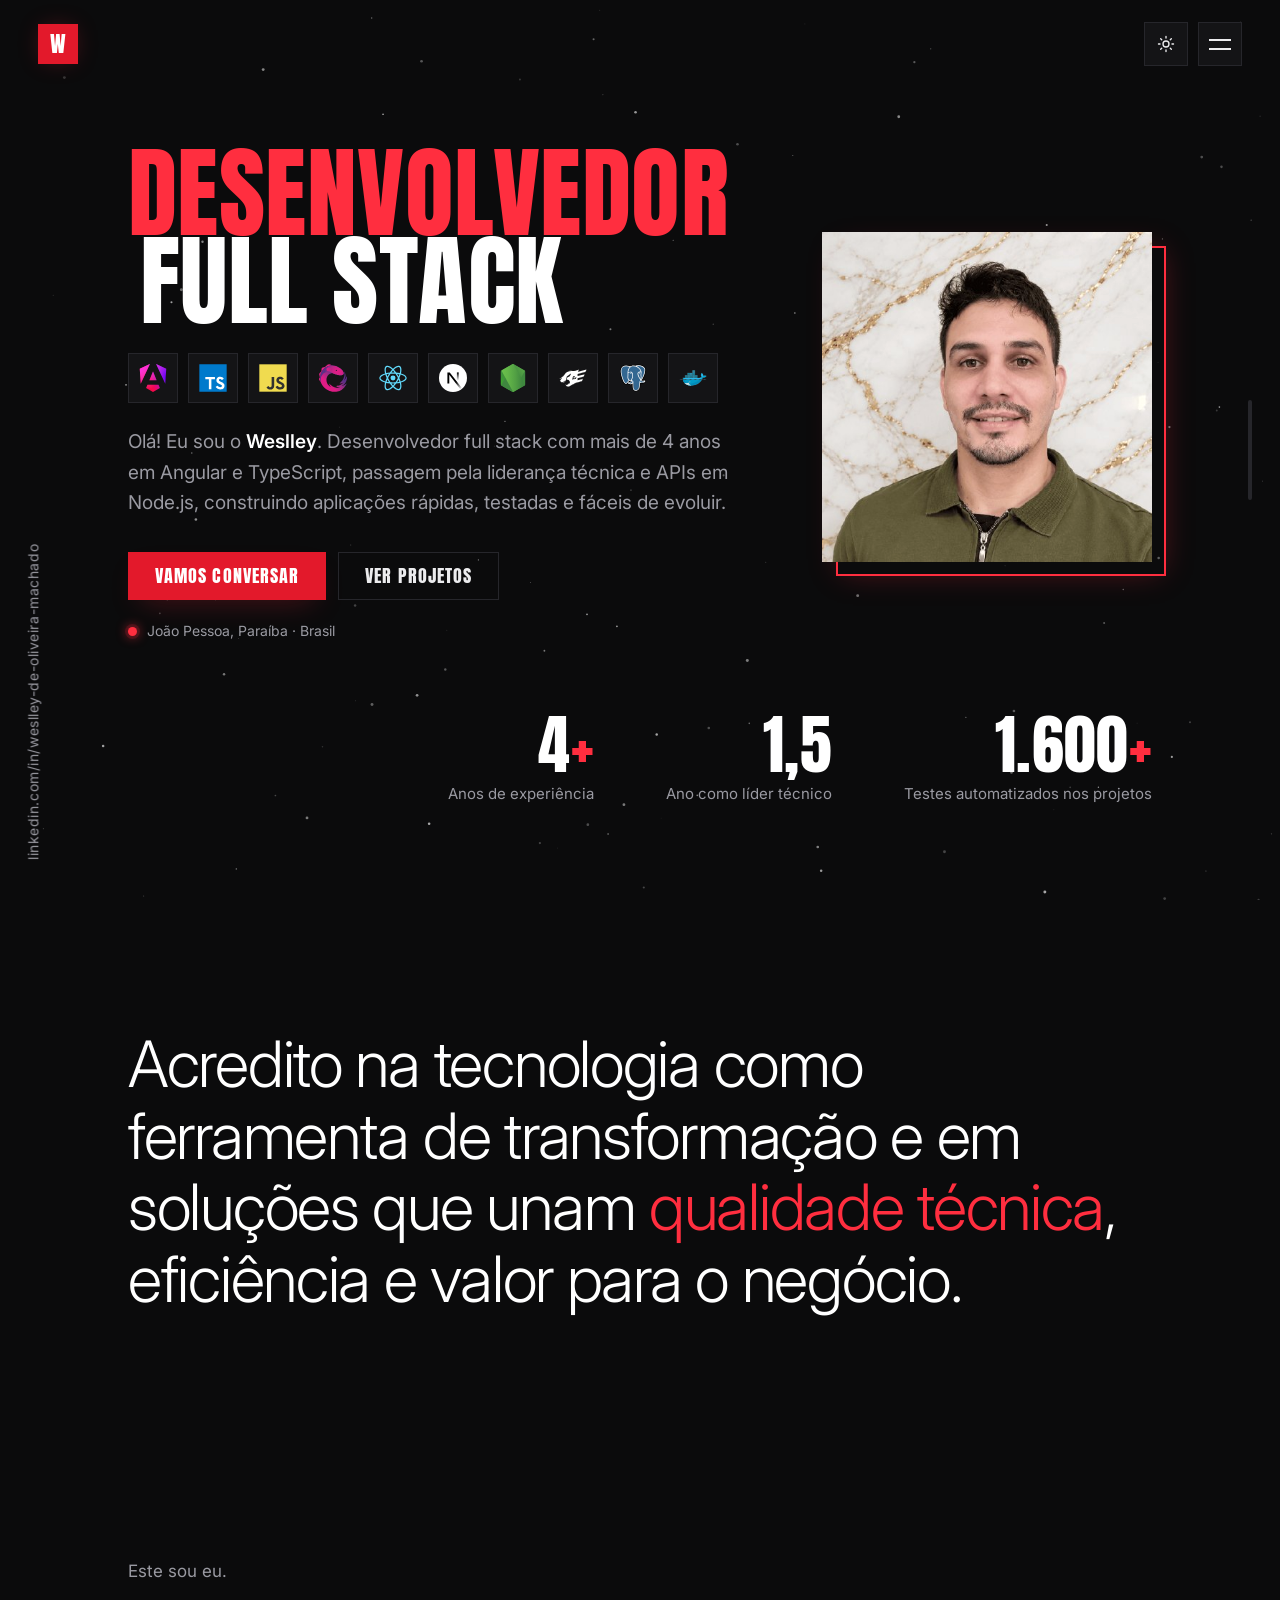
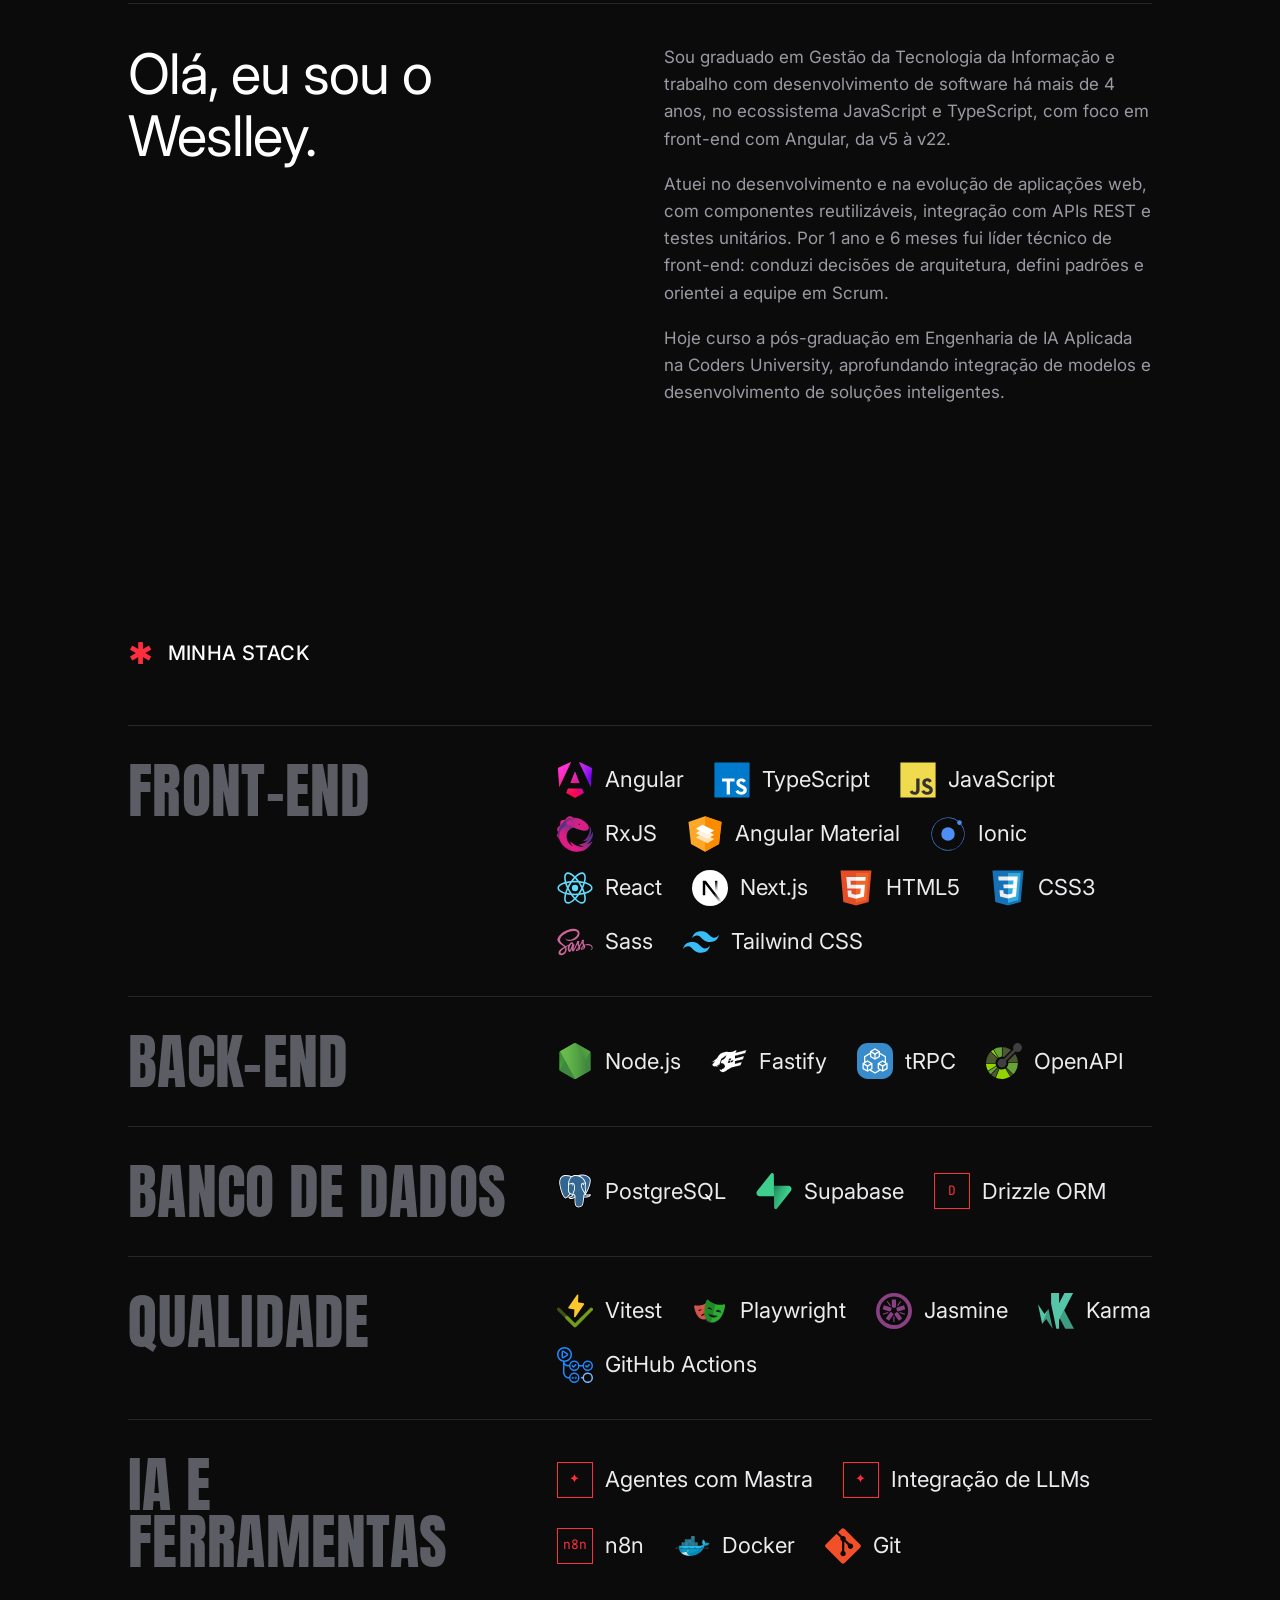
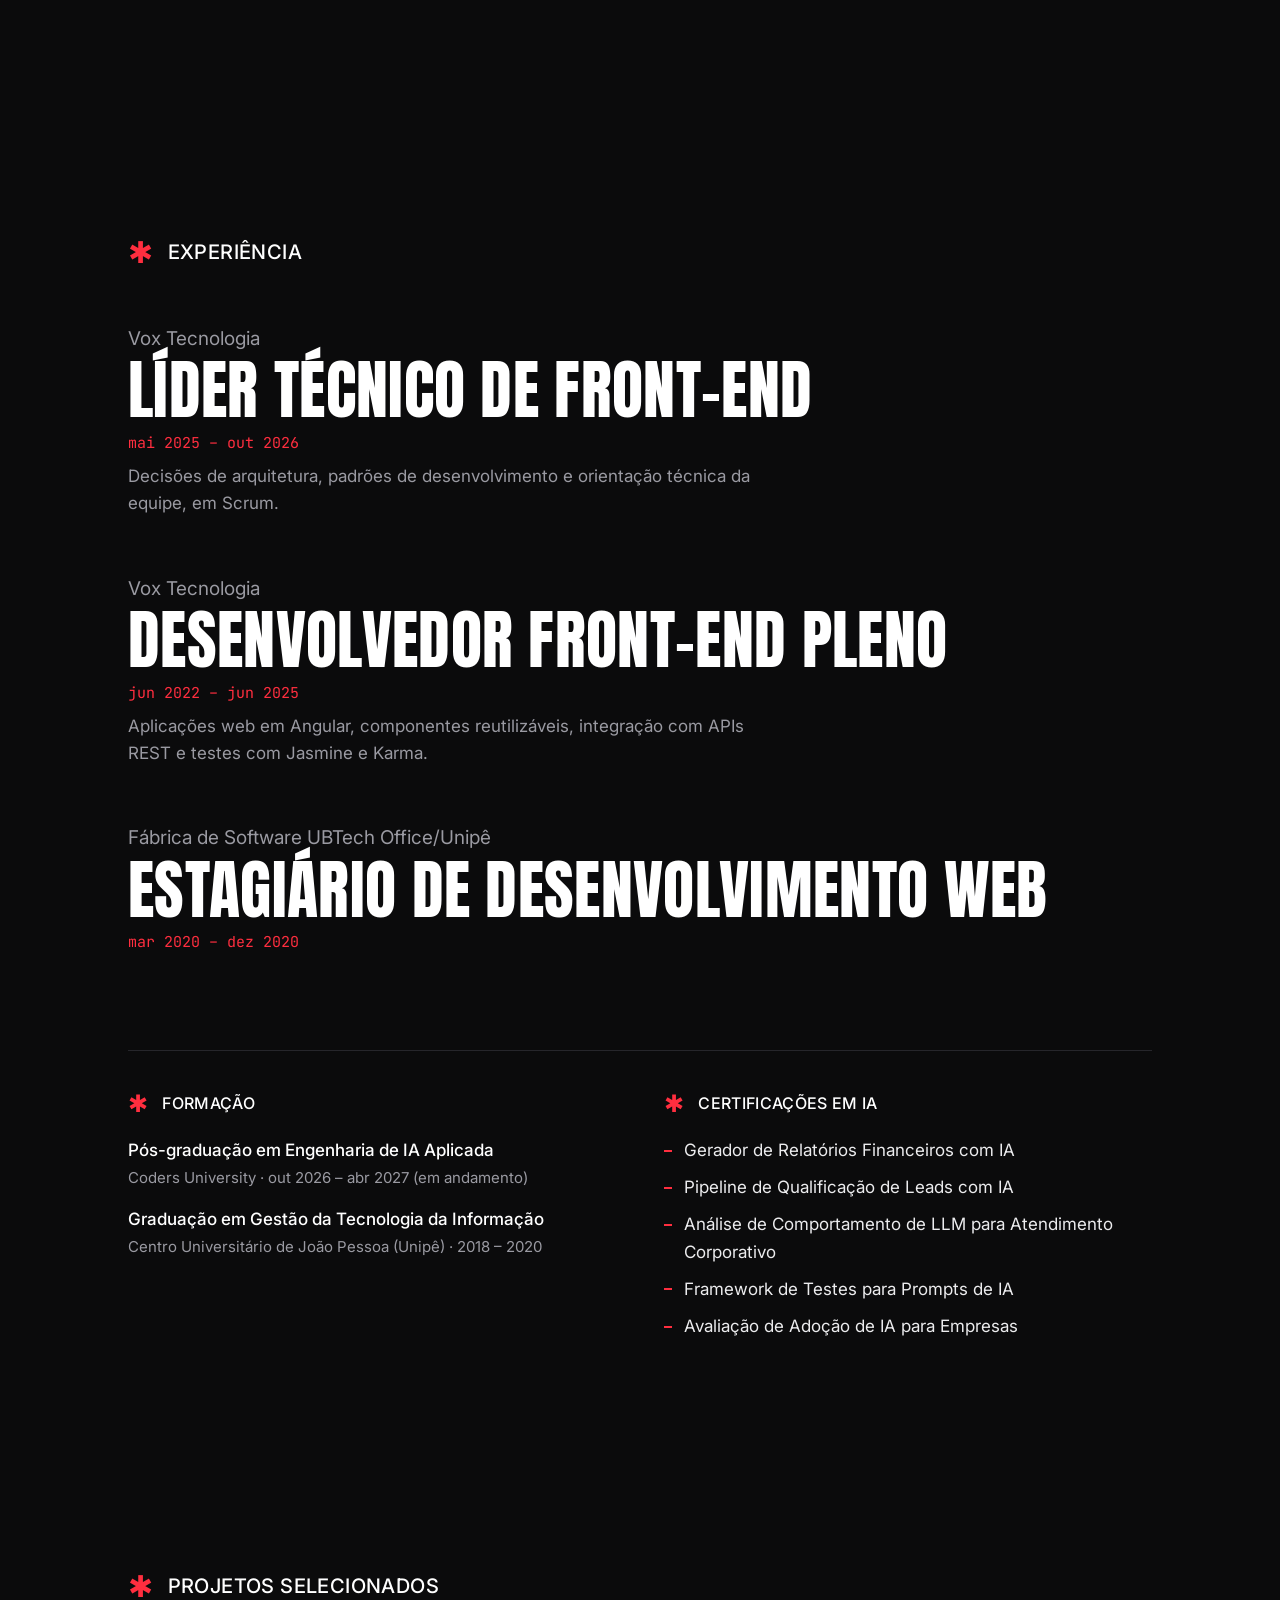
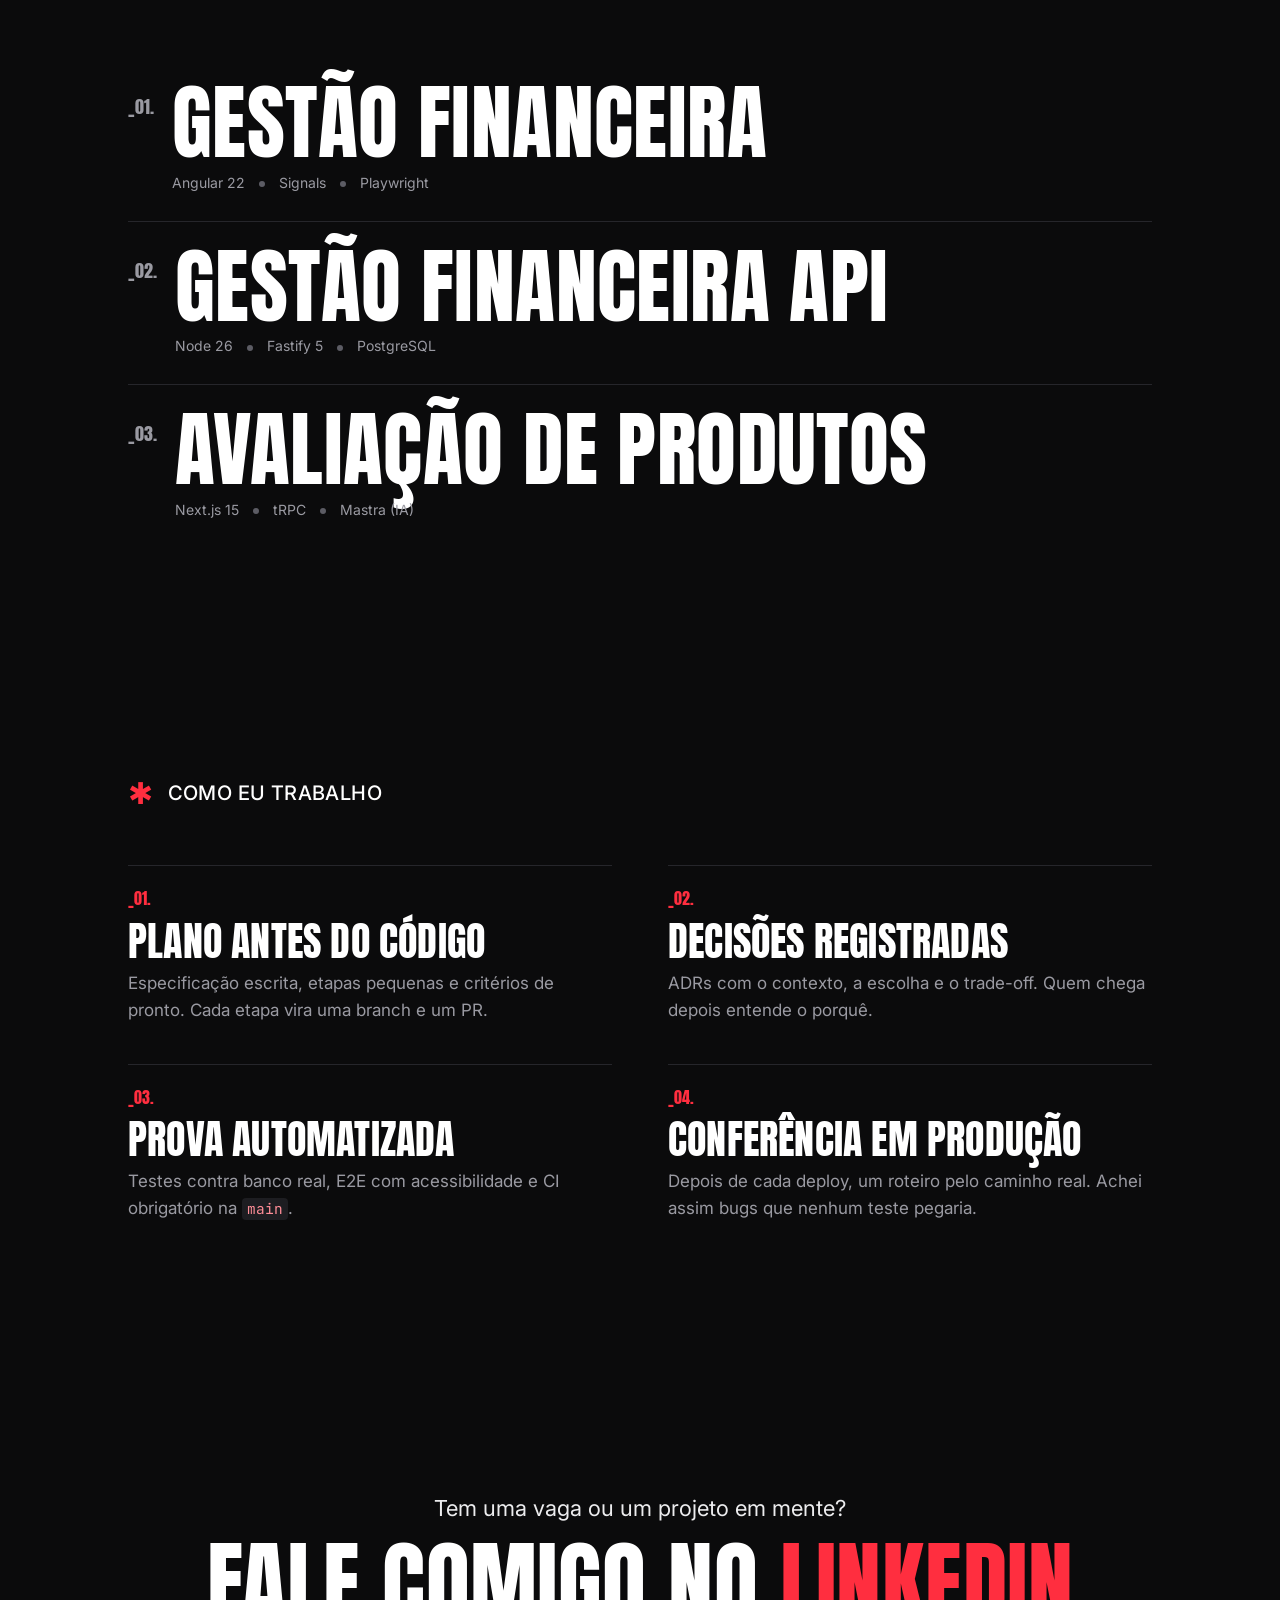
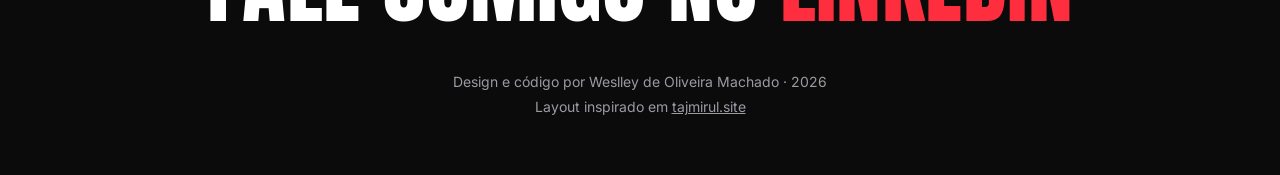
==== commit 336ef35b: "feat: título full stack com os ícones da stack Co-Authored-By: Claude Opus 5.5 <noreply@anthropic.co" ====
--- a/index.html
+++ b/index.html
@@ -3,10 +3,10 @@
   <head>
     <meta charset="utf-8" />
     <meta name="viewport" content="width=device-width, initial-scale=1" />
-    <title>Weslley de Oliveira Machado · Desenvolvedor Front-end</title>
+    <title>Weslley de Oliveira Machado · Desenvolvedor Full Stack</title>
     <meta
       name="description"
-      content="Desenvolvedor Front-end com mais de 4 anos de experiência em Angular, TypeScript e Node.js, ex-líder técnico de front-end e pós-graduando em Engenharia de IA Aplicada."
+      content="Desenvolvedor Full Stack com mais de 4 anos de experiência em Angular, TypeScript e Node.js, ex-líder técnico de front-end e pós-graduando em Engenharia de IA Aplicada."
     />
     <meta name="author" content="Weslley de Oliveira Machado" />
     <meta name="color-scheme" content="dark light" />
@@ -14,7 +14,7 @@
 
     <meta property="og:type" content="website" />
     <meta property="og:locale" content="pt_BR" />
-    <meta property="og:title" content="Weslley de Oliveira Machado · Desenvolvedor Front-end" />
+    <meta property="og:title" content="Weslley de Oliveira Machado · Desenvolvedor Full Stack" />
     <meta
       property="og:description"
       content="Angular, TypeScript e Node.js. Projetos publicados, com testes, CI e decisões de arquitetura documentadas."
@@ -32,7 +32,7 @@
       rel="stylesheet"
       href="https://fonts.googleapis.com/css2?family=Anton&family=Inter:wght@300;400;500;600&family=JetBrains+Mono:wght@400;500&display=swap"
     />
-    <link rel="stylesheet" href="assets/styles.css?v=3" />
+    <link rel="stylesheet" href="assets/styles.css?v=4" />
 
     <script>
       try {
@@ -40,7 +40,7 @@
         if (localStorage.getItem('tema') === 'light') document.documentElement.dataset.theme = 'light';
       } catch {}
     </script>
-    <script src="assets/main.js?v=3" defer></script>
+    <script src="assets/main.js?v=4" defer></script>
   </head>
   <body>
     <a class="skip-link" href="#conteudo">Pular para o conteúdo</a>
@@ -94,11 +94,24 @@
           <div class="hero-text">
             <h1 class="display hero-title">
               <span class="accent">Desenvolvedor</span>
-              <span class="indent">Front-end</span>
+              <span class="indent">Full Stack</span>
             </h1>
+            <ul class="hero-stack" aria-label="Principais tecnologias">
+              <li><img src="assets/icons/angular.svg" alt="Angular" title="Angular" width="40" height="40" /></li>
+              <li><img src="assets/icons/typescript.svg" alt="TypeScript" title="TypeScript" width="40" height="40" /></li>
+              <li><img src="assets/icons/javascript.svg" alt="JavaScript" title="JavaScript" width="40" height="40" /></li>
+              <li><img src="assets/icons/rxjs.svg" alt="RxJS" title="RxJS" width="40" height="40" /></li>
+              <li><img src="assets/icons/react.svg" alt="React" title="React" width="40" height="40" /></li>
+              <li><img class="mono-icon" src="assets/icons/nextjs.svg" alt="Next.js" title="Next.js" width="40" height="40" /></li>
+              <li><img src="assets/icons/nodejs.svg" alt="Node.js" title="Node.js" width="40" height="40" /></li>
+              <li><img class="mono-icon" src="assets/icons/fastify.svg" alt="Fastify" title="Fastify" width="40" height="40" /></li>
+              <li><img src="assets/icons/postgresql.svg" alt="PostgreSQL" title="PostgreSQL" width="40" height="40" /></li>
+              <li><img src="assets/icons/docker.svg" alt="Docker" title="Docker" width="40" height="40" /></li>
+            </ul>
             <p class="hero-lead">
-              Olá! Eu sou o <strong>Weslley</strong>. Desenvolvedor front-end com mais de 4 anos em Angular e
-              TypeScript e passagem pela liderança técnica, construindo aplicações rápidas, testadas e fáceis de evoluir.
+              Olá! Eu sou o <strong>Weslley</strong>. Desenvolvedor full stack com mais de 4 anos em Angular e
+              TypeScript, passagem pela liderança técnica e APIs em Node.js, construindo aplicações rápidas, testadas e
+              fáceis de evoluir.
             </p>
             <div class="hero-actions">
               <a class="button button-primary" href="https://www.linkedin.com/in/weslley-de-oliveira-machado-09676b175" rel="noopener">Vamos conversar</a>
--- a/assets/styles.css
+++ b/assets/styles.css
@@ -400,8 +400,38 @@
   color: var(--text-strong);
 }
 
+.hero-stack {
+  display: flex;
+  flex-wrap: wrap;
+  gap: 10px;
+  margin: 28px 0 0;
+  padding: 0;
+  list-style: none;
+}
+
+.hero-stack li {
+  display: grid;
+  place-items: center;
+  width: 50px;
+  height: 50px;
+  border: 1px solid var(--line);
+  background: var(--bg-raise);
+  transition: border-color 0.2s, transform 0.2s, box-shadow 0.2s;
+}
+
+.hero-stack li:hover {
+  border-color: var(--accent);
+  box-shadow: 0 0 20px -6px var(--accent-glow);
+  transform: translateY(-3px);
+}
+
+.hero-stack img {
+  width: 28px;
+  height: 28px;
+}
+
 .hero-lead {
-  margin-top: 28px;
+  margin-top: 24px;
   max-width: 34em;
   font-size: clamp(17px, 1.6vw, 19px);
   color: var(--muted);
